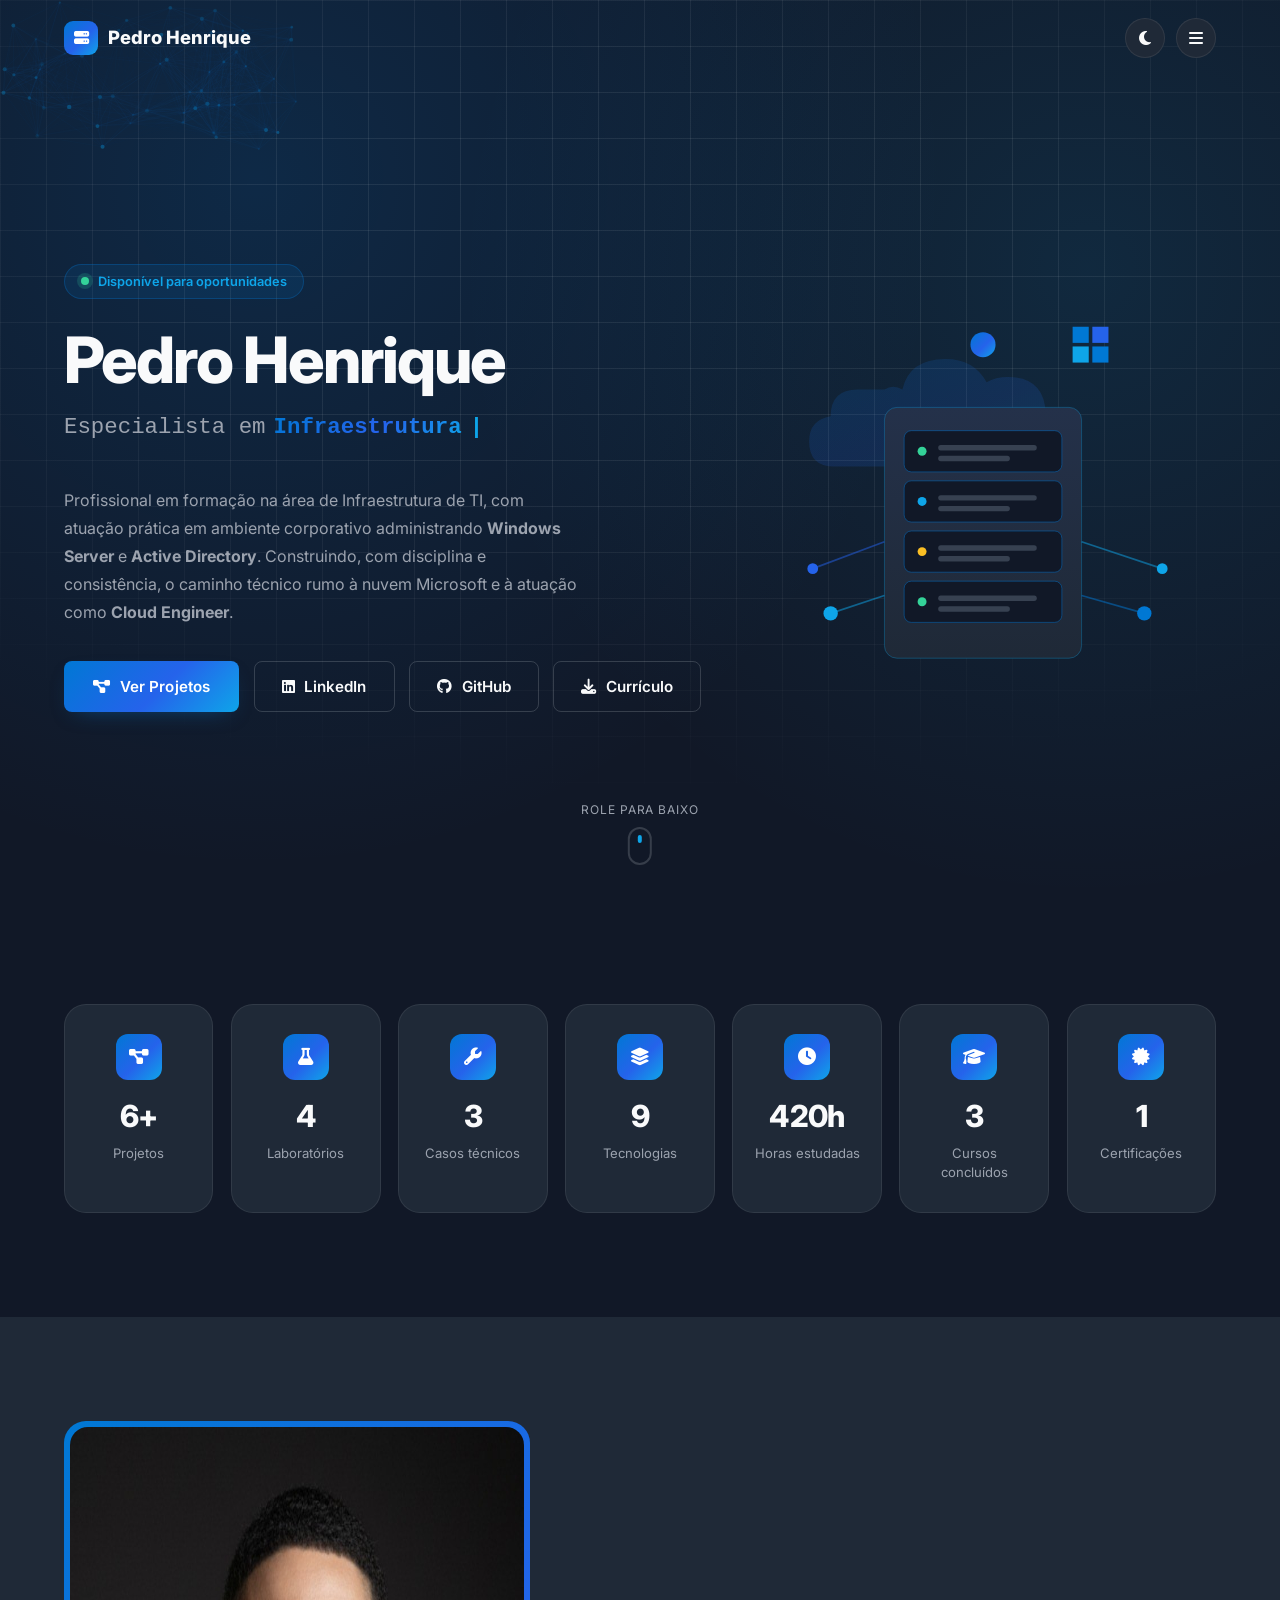
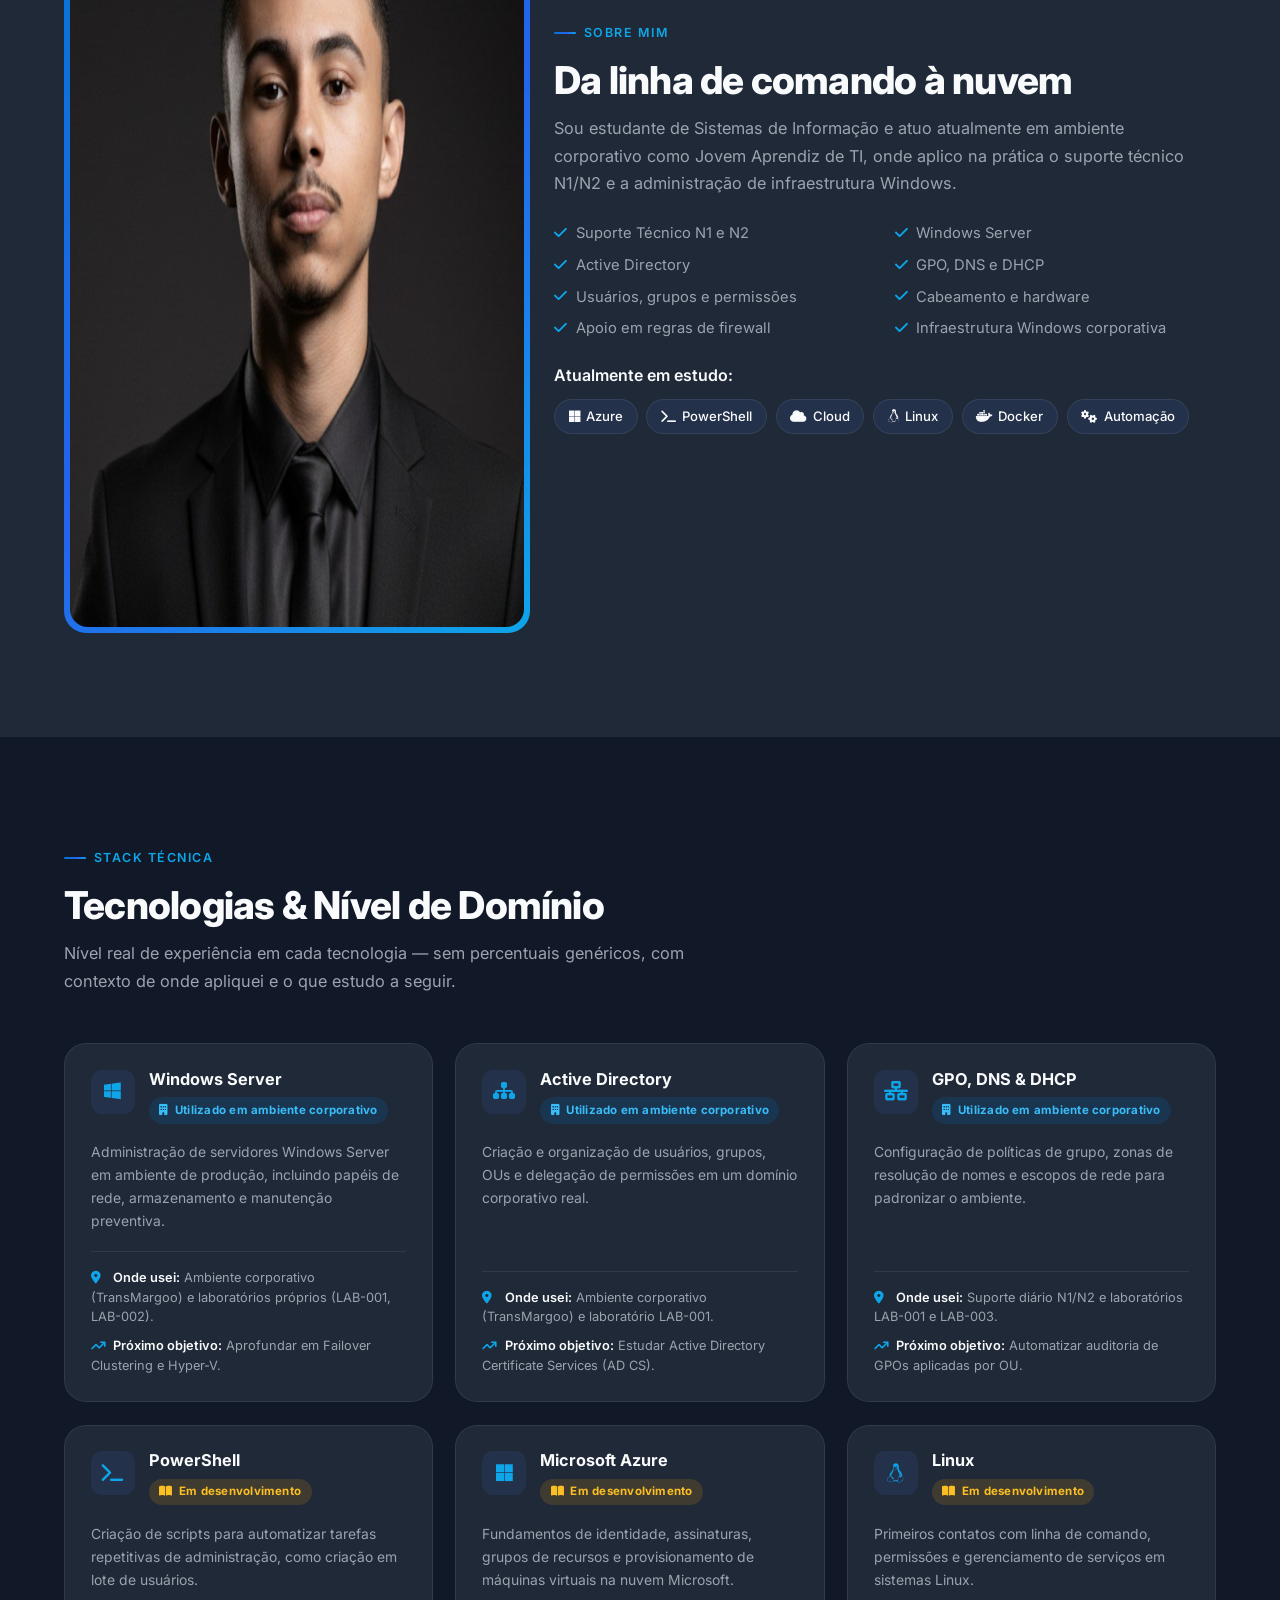
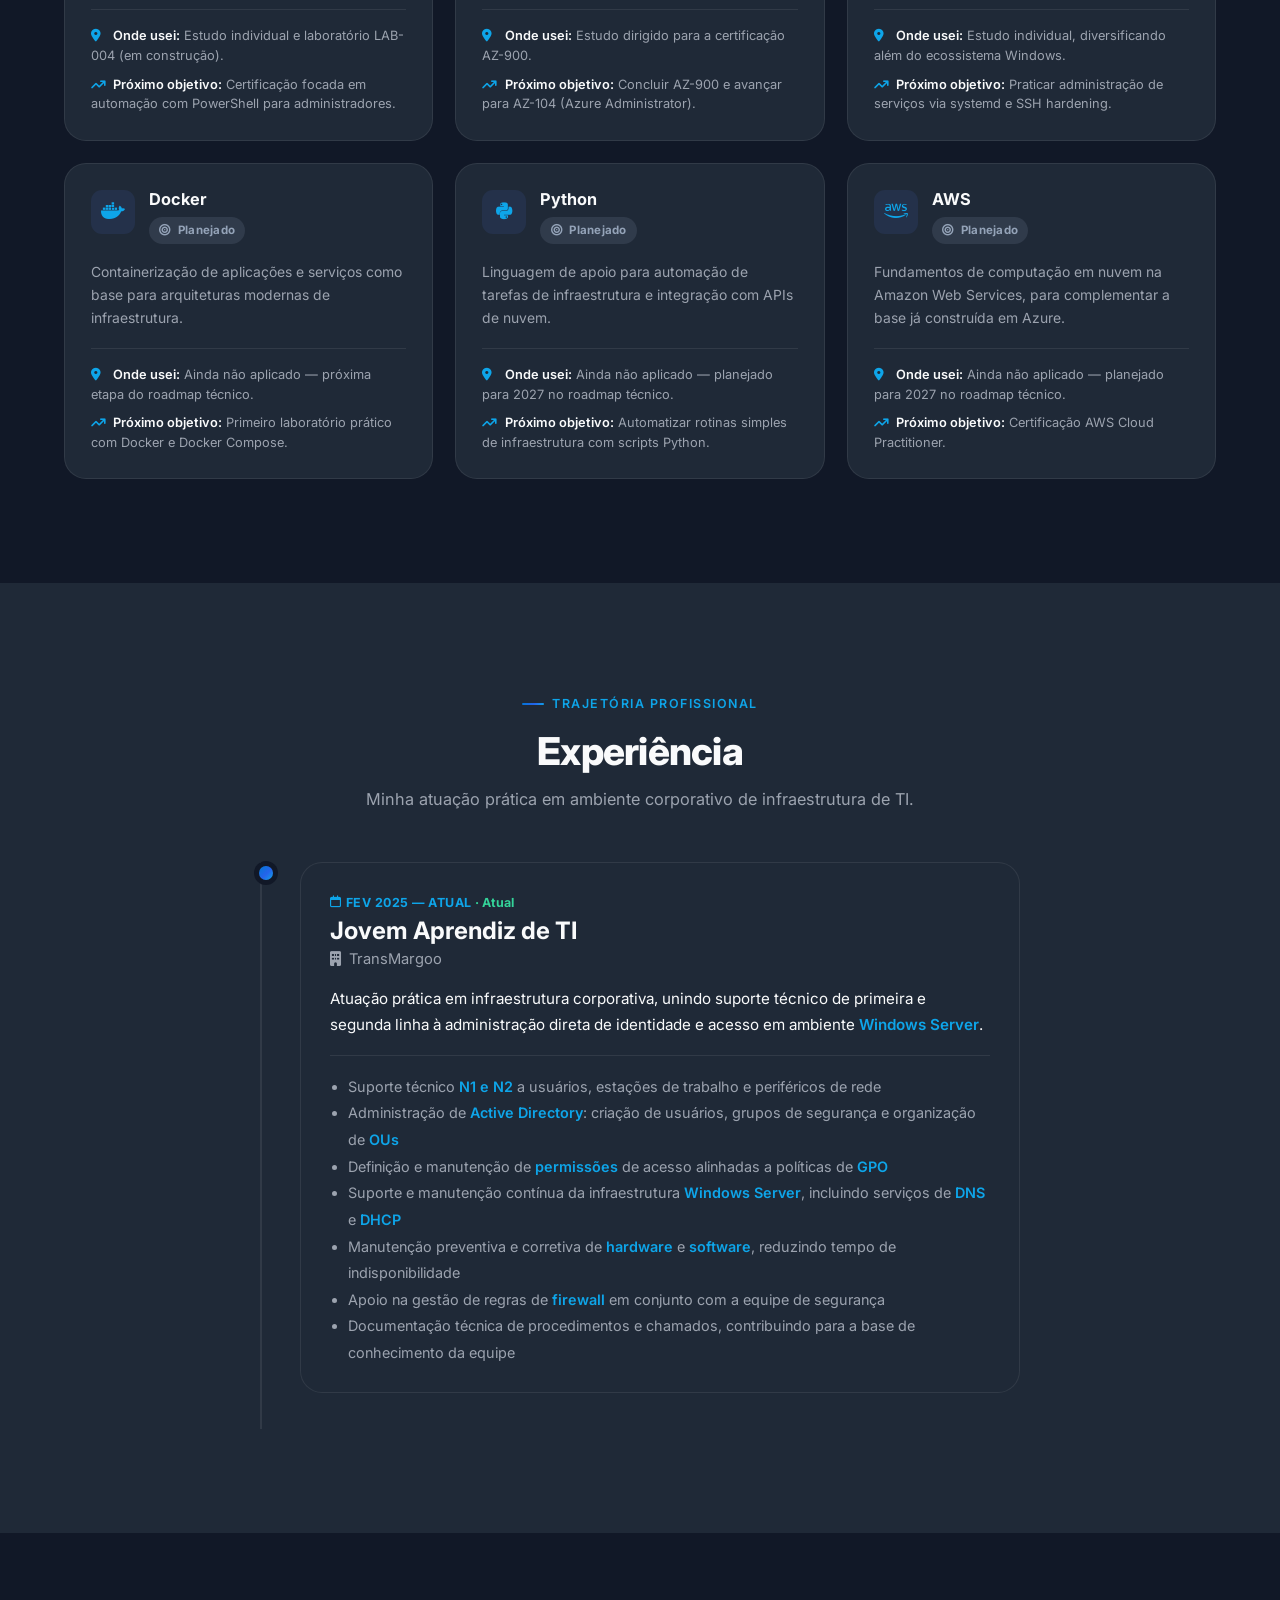
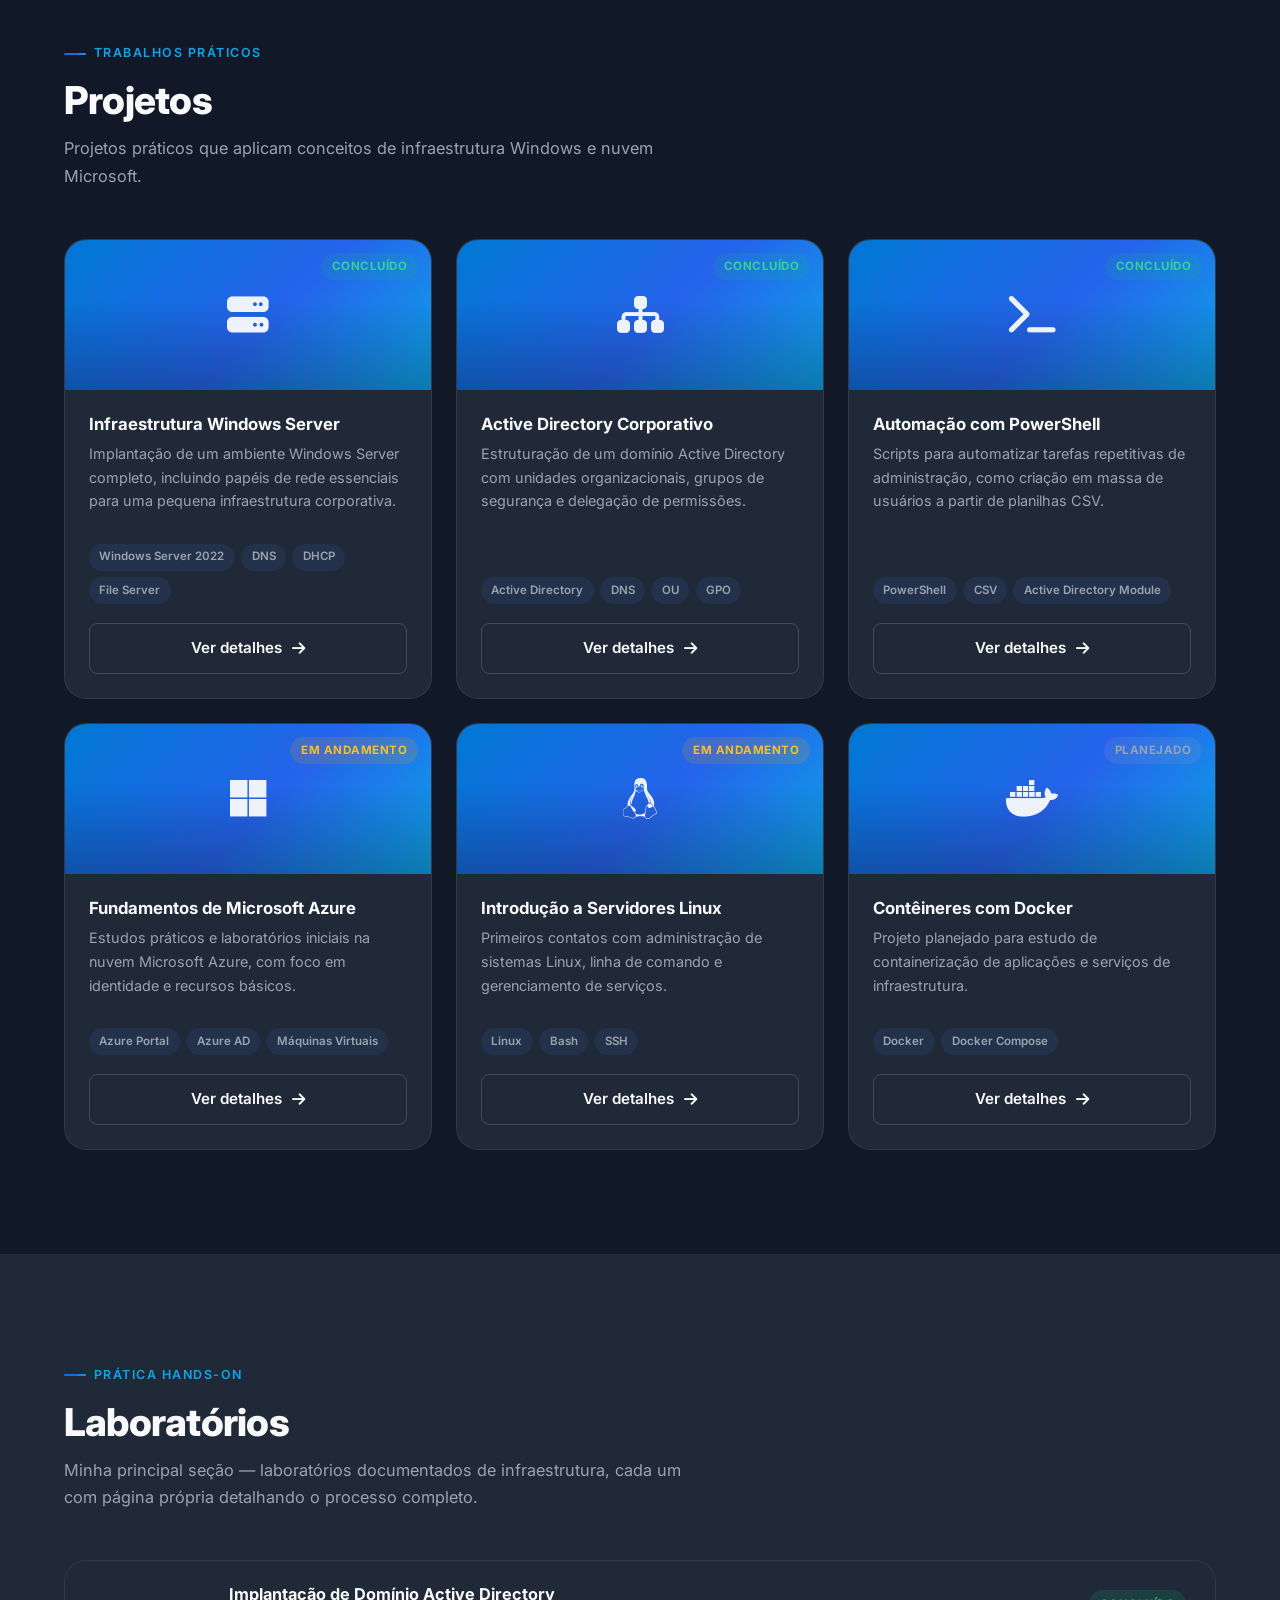
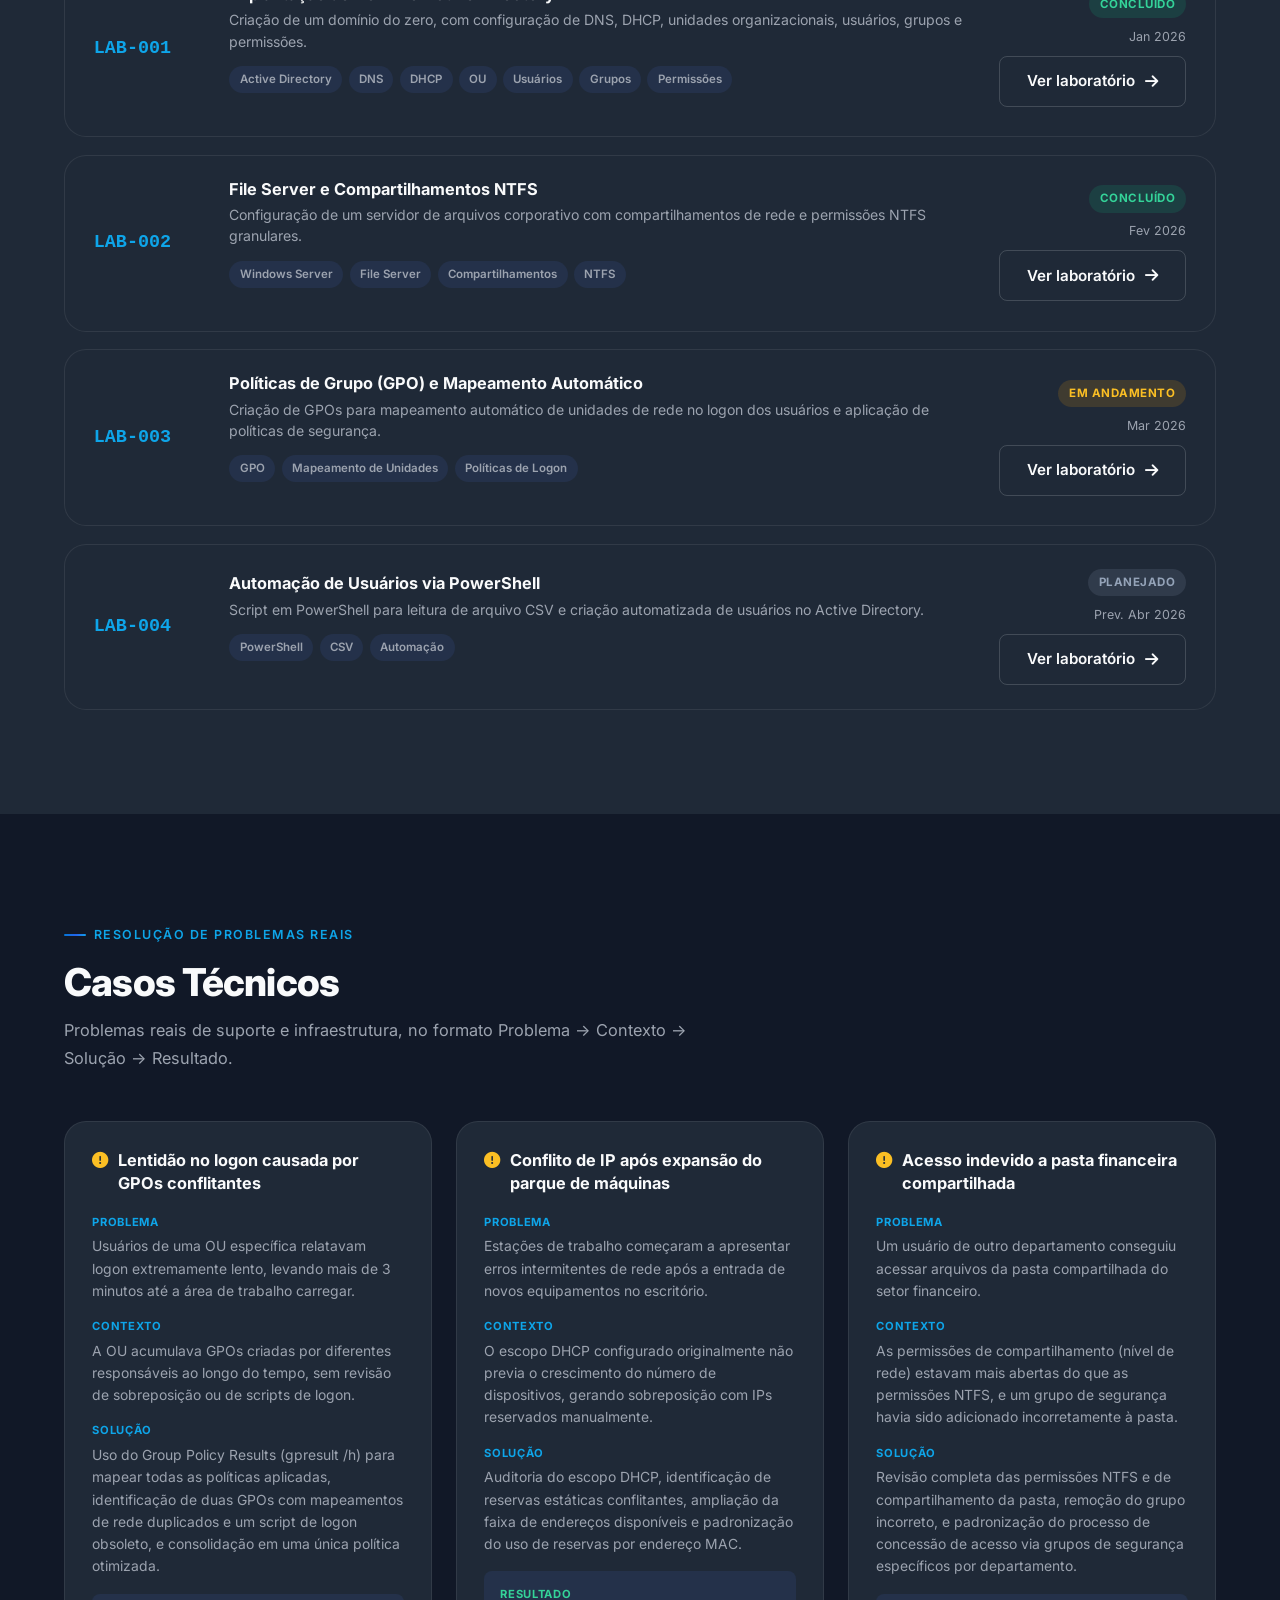
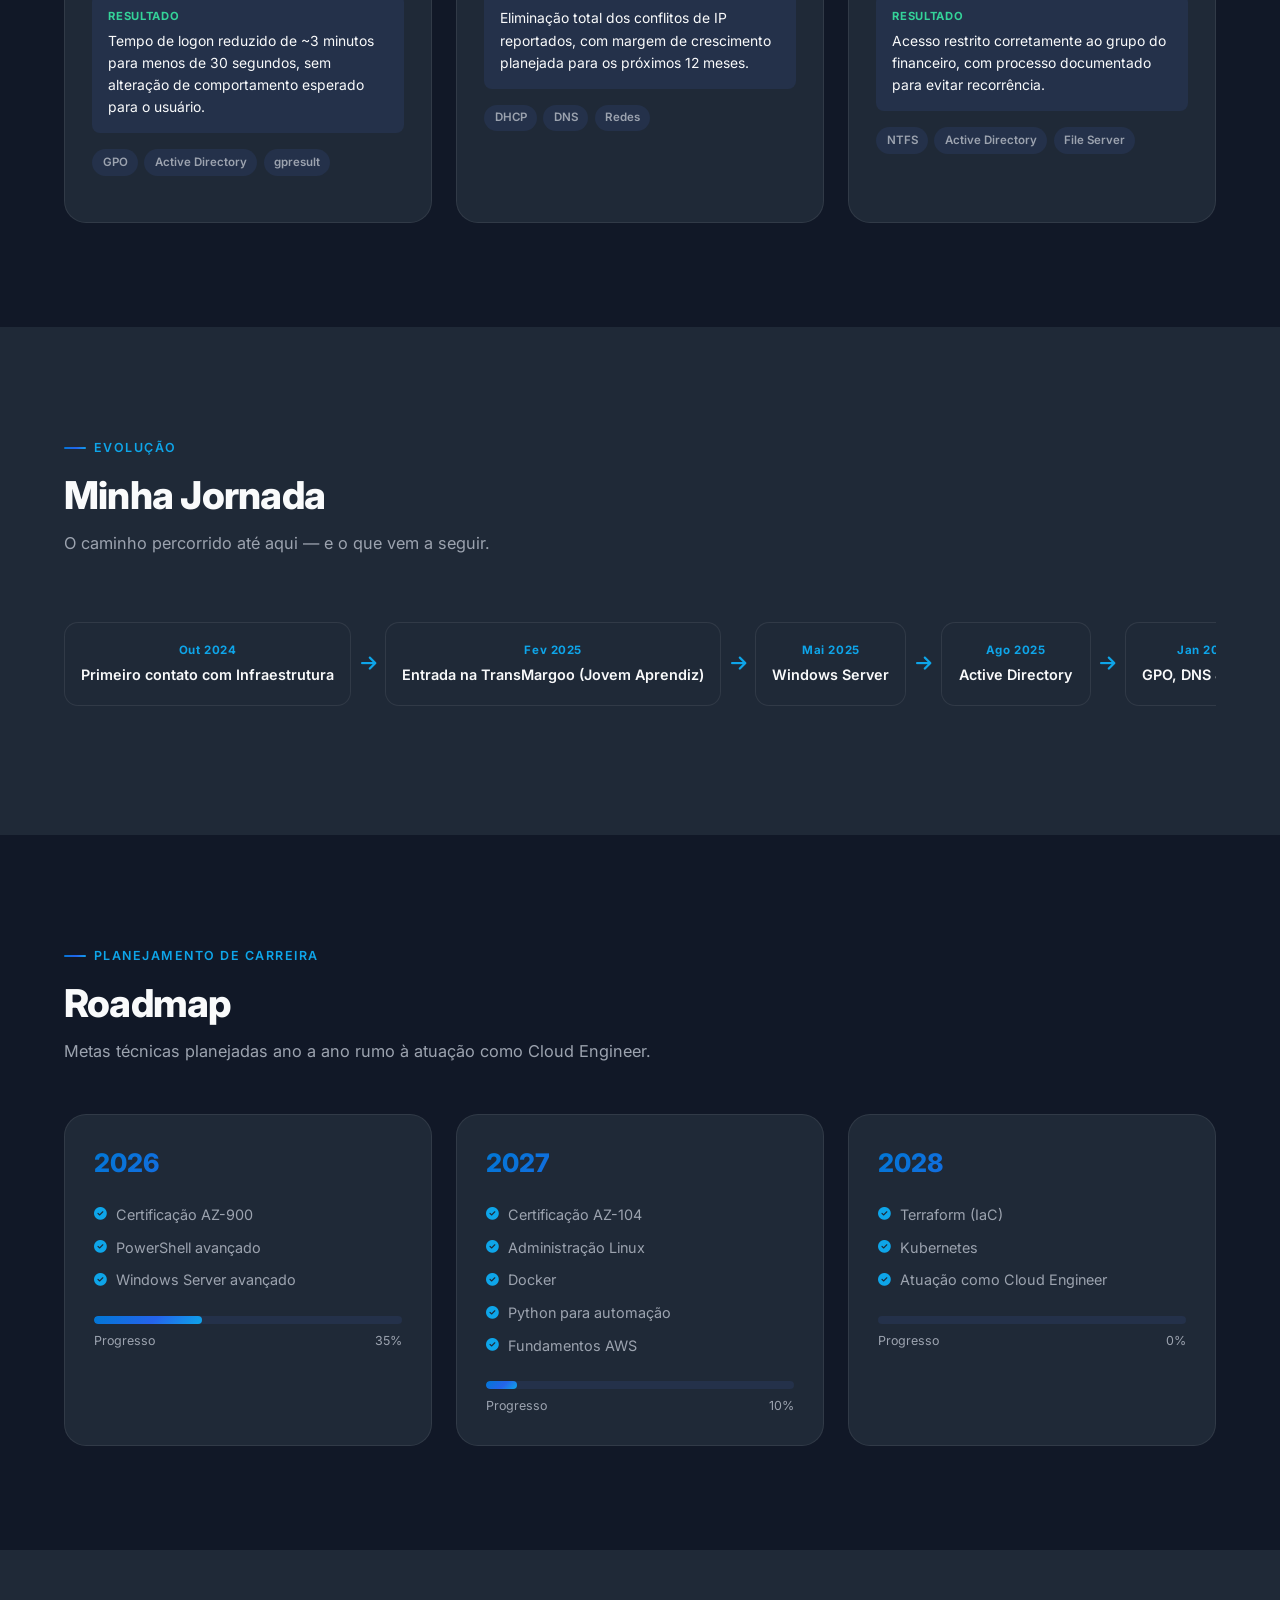
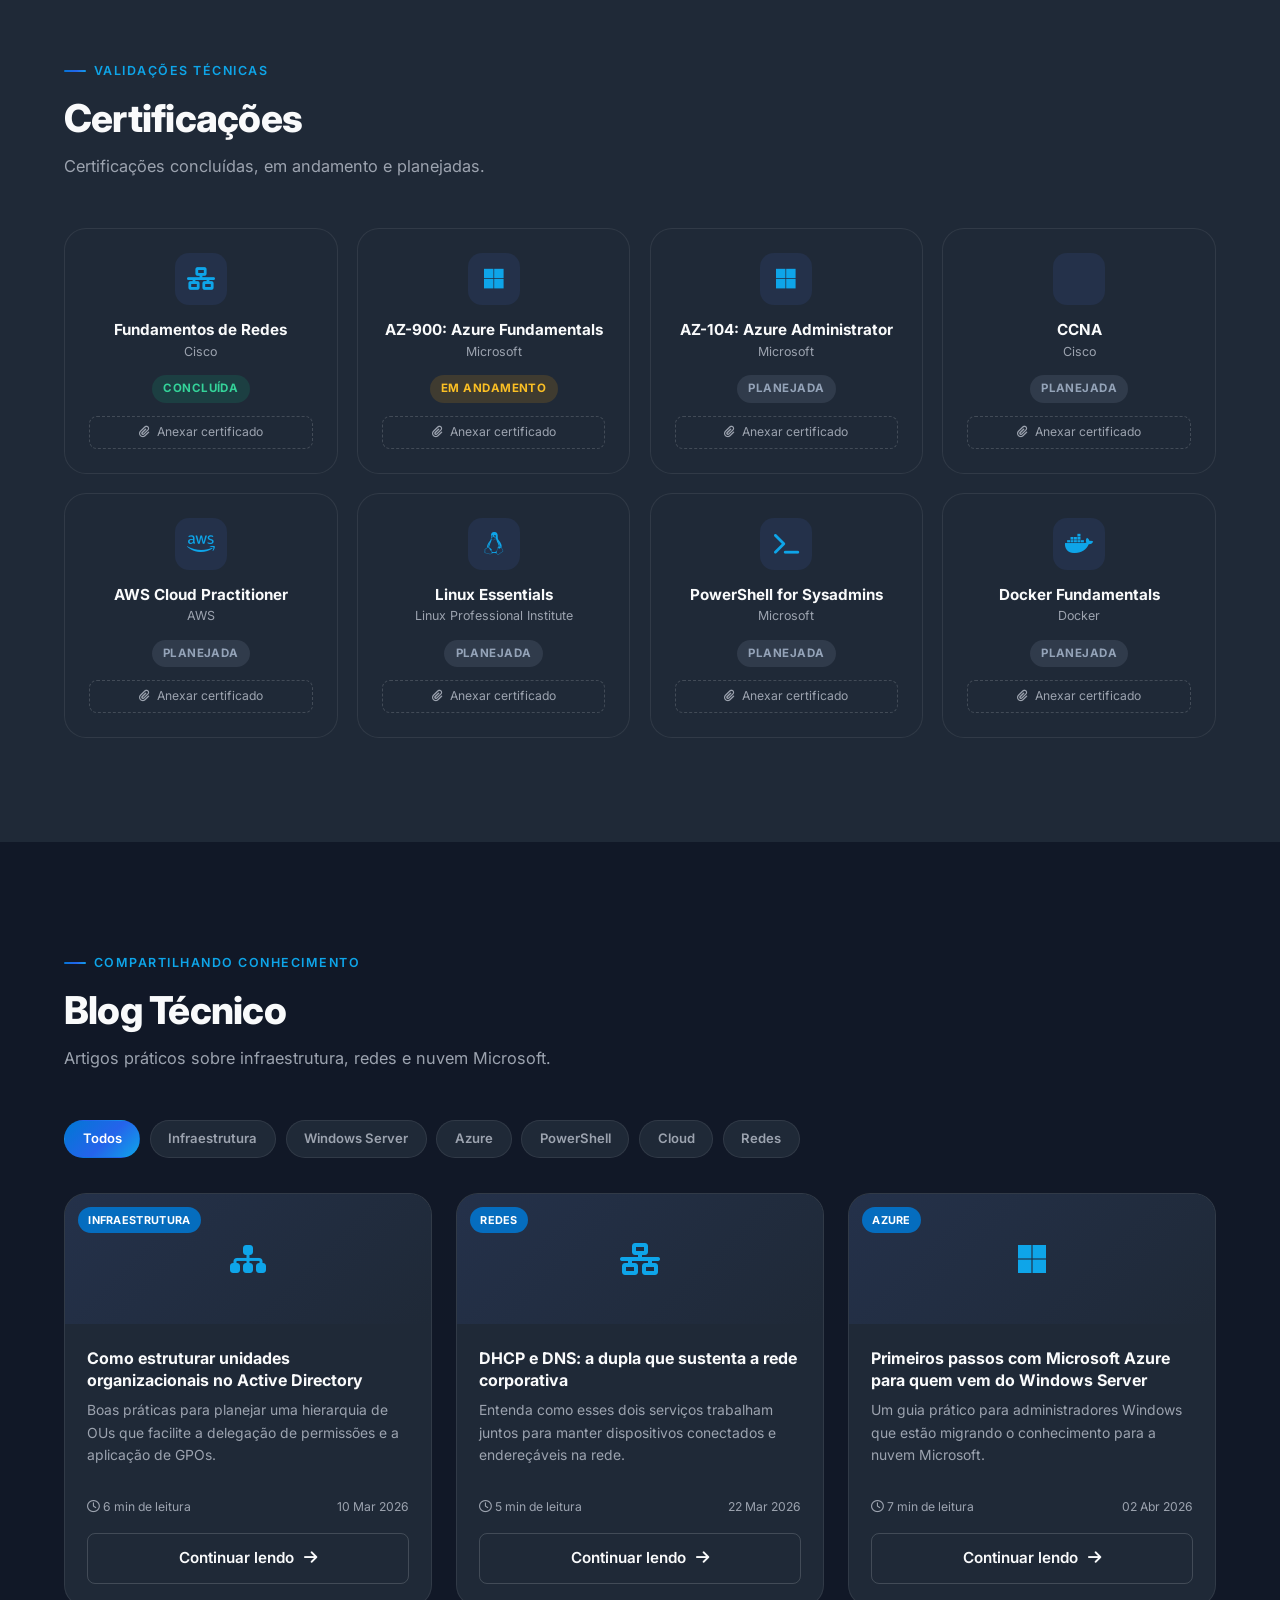
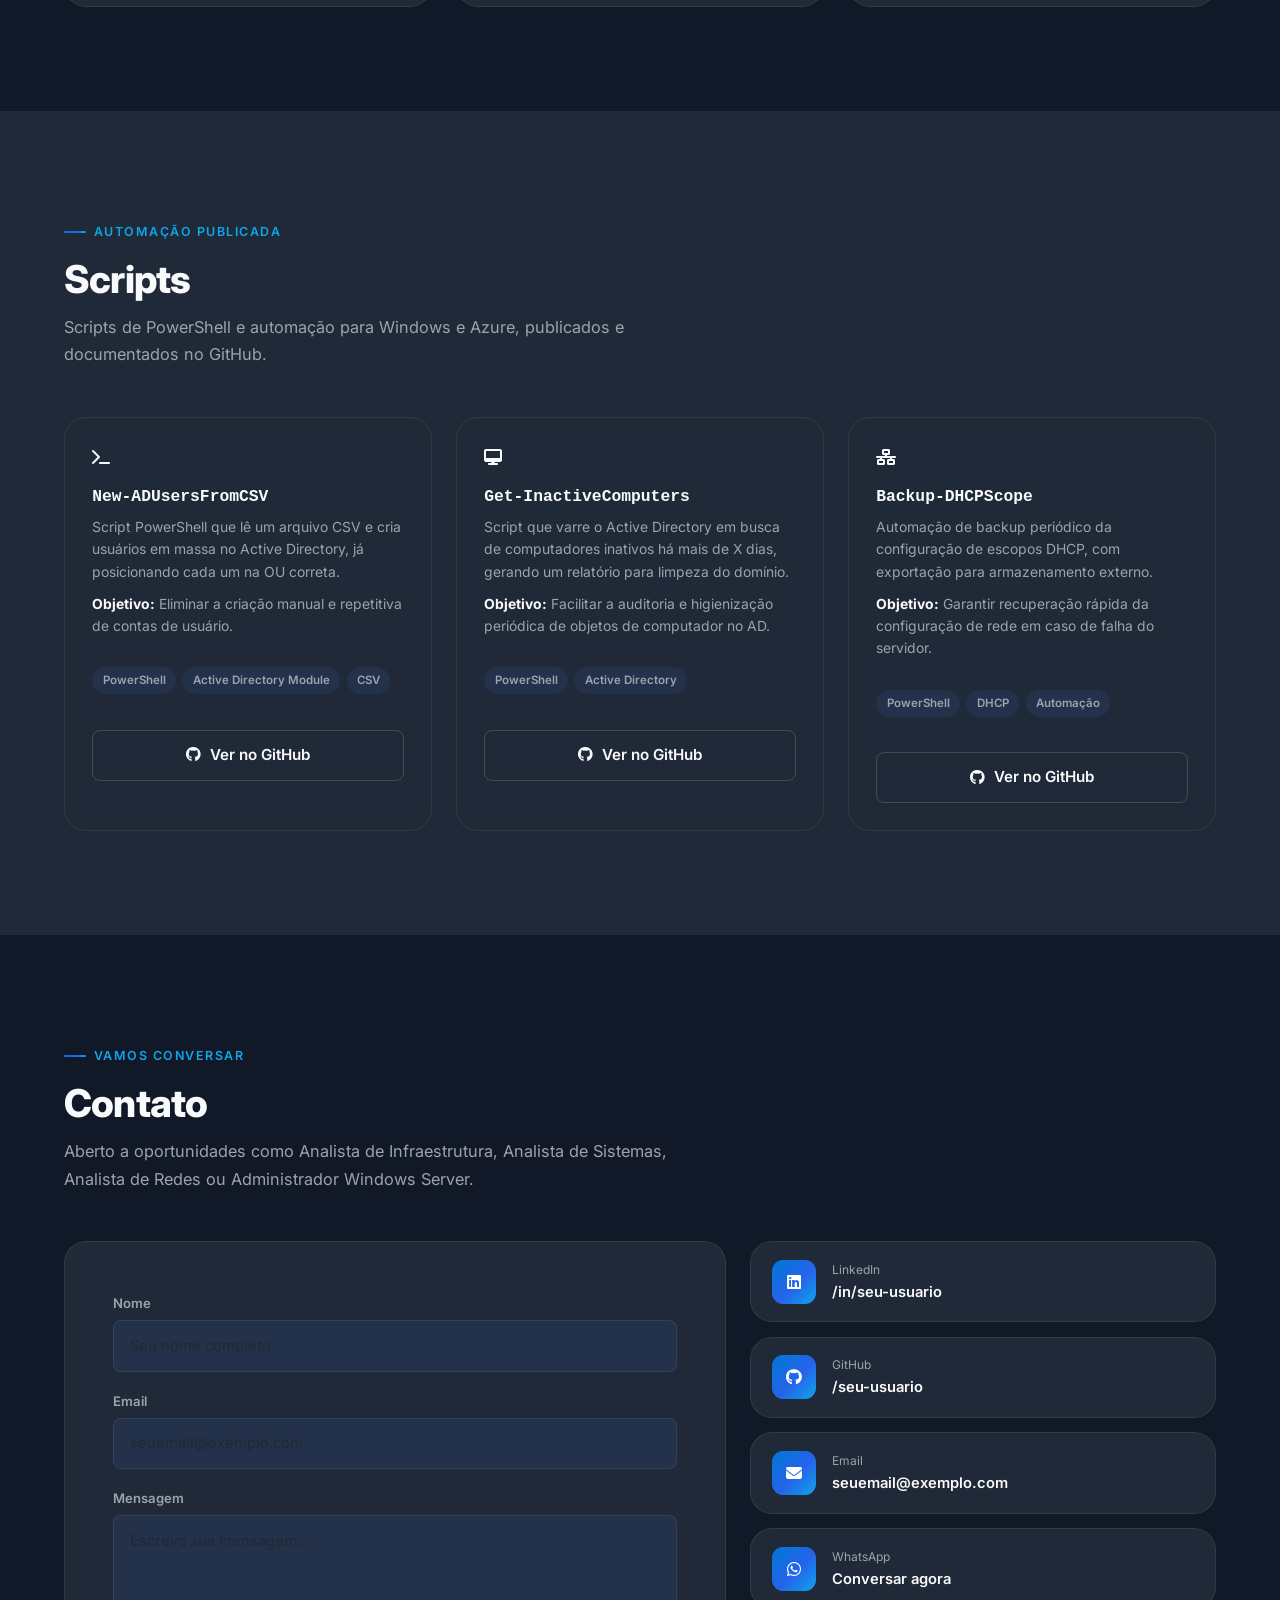
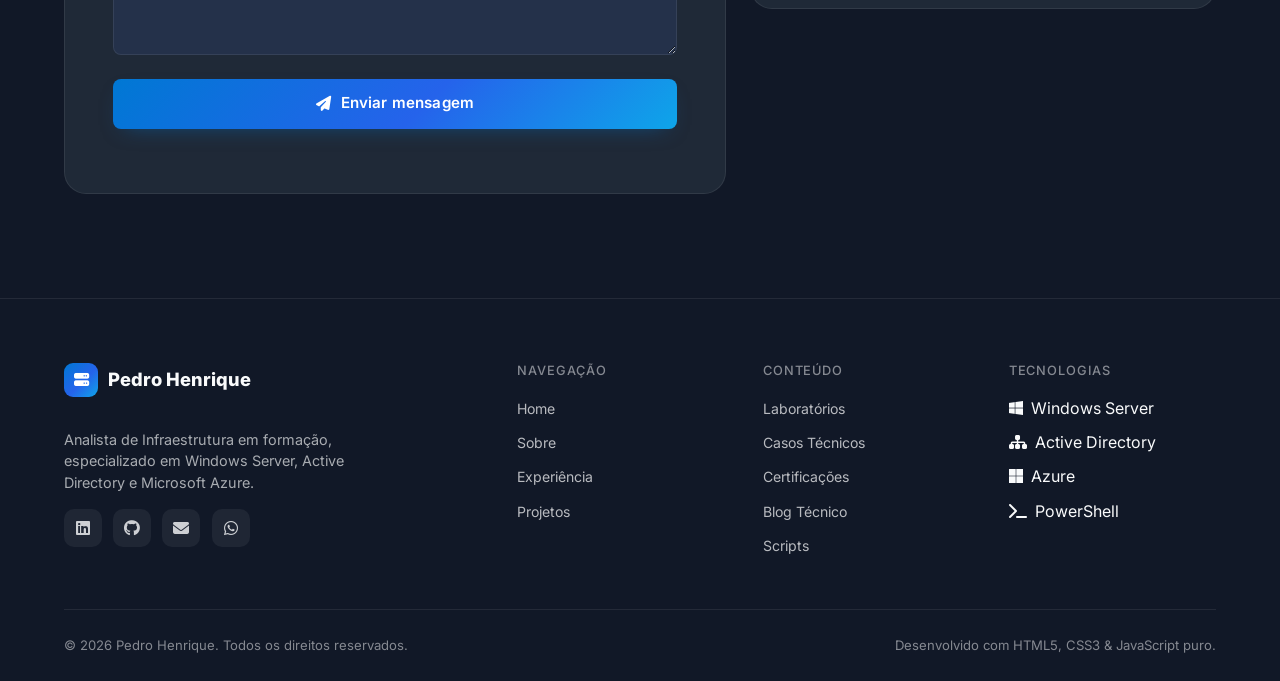
==== index.html @ 566c9b3e "Primeira versão" ====
<!DOCTYPE html>
<html lang="pt-BR" data-theme="dark">
<head>
  <meta charset="UTF-8">
  <meta name="viewport" content="width=device-width, initial-scale=1.0">

  <!-- ============================= SEO ============================= -->
  <title>Pedro Henrique | Windows Server • Active Directory • Infraestrutura Microsoft</title>
  <meta name="description" content="Portfólio técnico de Pedro Henrique: infraestrutura Microsoft aplicada na prática — Windows Server, Active Directory, GPO, DNS/DHCP, PowerShell e Azure, com laboratórios, casos técnicos e scripts documentados.">
  <meta name="keywords" content="infraestrutura microsoft, windows server, active directory, powershell, azure, gpo, dns, dhcp, analista de infraestrutura, analista de redes, suporte técnico n1 n2, cloud engineer">
  <meta name="author" content="Pedro Henrique">
  <link rel="canonical" href="https://seu-usuario.github.io/portfolio/">

  <!-- Open Graph -->
  <meta property="og:type" content="website">
  <meta property="og:title" content="Pedro Henrique | Windows Server • Active Directory • Infraestrutura Microsoft">
  <meta property="og:description" content="Infraestrutura Microsoft aplicada na prática: Windows Server, Active Directory, GPO, PowerShell e Azure — com laboratórios, casos técnicos e scripts documentados.">
  <meta property="og:url" content="https://seu-usuario.github.io/portfolio/">
  <meta property="og:image" content="assets/images/og-cover.svg">
  <meta property="og:locale" content="pt_BR">

  <!-- Twitter Cards -->
  <meta name="twitter:card" content="summary_large_image">
  <meta name="twitter:title" content="Pedro Henrique | Windows Server • Active Directory • Infraestrutura Microsoft">
  <meta name="twitter:description" content="Infraestrutura Microsoft aplicada na prática: Windows Server, Active Directory, GPO, PowerShell e Azure — com laboratórios, casos técnicos e scripts documentados.">
  <meta name="twitter:image" content="assets/images/og-cover.svg">

  <!-- Favicon / cor de tema (barra do navegador em mobile) -->
  <link rel="icon" type="image/svg+xml" href="assets/images/favicon.svg">
  <link rel="mask-icon" href="assets/images/favicon.svg" color="#0078D4">
  <meta name="theme-color" content="#111827">

  <!-- Schema.org -->
  <script type="application/ld+json">
  {
    "@context": "https://schema.org",
    "@type": "Person",
    "name": "Pedro Henrique",
    "jobTitle": "Analista de Infraestrutura de TI em formação",
    "description": "Profissional em formação especializado em Windows Server, Active Directory, GPO, PowerShell e Microsoft Azure, com atuação prática em ambiente corporativo.",
    "url": "https://seu-usuario.github.io/portfolio/",
    "knowsAbout": ["Windows Server", "Active Directory", "Group Policy Objects", "DNS", "DHCP", "PowerShell", "Microsoft Azure", "Infraestrutura de Redes"],
    "sameAs": [
      "https://www.linkedin.com/in/seu-usuario",
      "https://github.com/seu-usuario"
    ]
  }
  </script>

  <!-- ===================== BIBLIOTECAS EXTERNAS ===================== -->
  <!-- Google Fonts: Inter -->
  <link rel="preconnect" href="https://fonts.googleapis.com">
  <link rel="preconnect" href="https://fonts.gstatic.com" crossorigin>
  <link href="https://fonts.googleapis.com/css2?family=Inter:wght@400;500;600;700;800&display=swap" rel="stylesheet">

  <!-- Bootstrap 5 -->
  <link href="https://cdn.jsdelivr.net/npm/bootstrap@5.3.3/dist/css/bootstrap.min.css" rel="stylesheet">

  <!-- Font Awesome -->
  <link rel="stylesheet" href="https://cdnjs.cloudflare.com/ajax/libs/font-awesome/6.5.2/css/all.min.css">

  <!-- AOS (Animate On Scroll) -->
  <link rel="stylesheet" href="https://cdn.jsdelivr.net/npm/aos@2.3.4/dist/aos.css">

  <!-- Estilo próprio -->
  <link rel="stylesheet" href="css/style.css">
</head>
<body>

  <!-- Acessibilidade: link para pular direto ao conteúdo -->
  <a href="#main-content" class="skip-link">Pular para o conteúdo principal</a>

  <!-- ============================= LOADER ============================= -->
  <div id="page-loader" aria-hidden="true">
    <div class="loader-ring"></div>
  </div>

  <!-- ============================= NAVBAR ============================= -->
  <header class="navbar-custom" role="banner">
    <div class="nav-inner">
      <a href="#home" class="brand-logo" aria-label="Página inicial">
        <span class="logo-icon"><i class="fa-solid fa-server"></i></span>
        Pedro Henrique
      </a>

      <nav aria-label="Navegação principal">
        <ul class="nav-links">
          <li><a href="#home">Home</a></li>
          <li><a href="#sobre">Sobre</a></li>
          <li><a href="#experiencia">Experiência</a></li>
          <li><a href="#projetos">Projetos</a></li>
          <li><a href="#laboratorios">Laboratórios</a></li>
          <li><a href="#casos-tecnicos">Casos Técnicos</a></li>
          <li><a href="#tecnologias">Tecnologias</a></li>
          <li><a href="#roadmap">Roadmap</a></li>
          <li><a href="#certificacoes">Certificações</a></li>
          <li><a href="#blog">Blog</a></li>
          <li><a href="#scripts">Scripts</a></li>
          <li><a href="#contato">Contato</a></li>
        </ul>
      </nav>

      <div class="nav-actions">
        <button class="icon-toggle" data-theme-toggle aria-label="Alternar tema claro/escuro">
          <i class="fa-solid fa-moon"></i>
        </button>
        <button class="nav-burger" aria-label="Abrir menu de navegação">
          <i class="fa-solid fa-bars"></i>
        </button>
      </div>
    </div>
  </header>

  <!-- Menu mobile (off-canvas) -->
  <div class="mobile-menu-overlay"></div>
  <aside class="mobile-menu" aria-label="Menu de navegação móvel">
    <div class="d-flex justify-content-between align-items-center">
      <span class="brand-logo"><span class="logo-icon"><i class="fa-solid fa-server"></i></span> Menu</span>
    </div>
    <ul>
      <li><a href="#home">Home</a></li>
      <li><a href="#sobre">Sobre</a></li>
      <li><a href="#experiencia">Experiência</a></li>
      <li><a href="#projetos">Projetos</a></li>
      <li><a href="#laboratorios">Laboratórios</a></li>
      <li><a href="#casos-tecnicos">Casos Técnicos</a></li>
      <li><a href="#tecnologias">Tecnologias</a></li>
      <li><a href="#roadmap">Roadmap</a></li>
      <li><a href="#certificacoes">Certificações</a></li>
      <li><a href="#blog">Blog Técnico</a></li>
      <li><a href="#scripts">Scripts</a></li>
      <li><a href="#contato">Contato</a></li>
    </ul>
  </aside>

  <main id="main-content">

    <!-- ============================= HERO / HOME ============================= -->
    <section id="home" class="hero">
      <canvas id="particles-canvas" aria-hidden="true"></canvas>
      <div class="hero-grid-overlay" aria-hidden="true"></div>

      <div class="container-custom">
        <div class="row align-items-center gy-5">
          <div class="col-lg-7 hero-content">
            <span class="hero-kicker"><span class="dot"></span> Disponível para oportunidades</span>
            <h1 class="hero-title">
              Pedro Henrique
            </h1>
            <div class="hero-typing-line" aria-live="polite">
              <span class="hero-typing-prefix">Especialista em</span>
              <span id="typing-text" class="text-gradient"></span><span class="cursor-blink">|</span>
            </div>
            <p class="hero-desc">
              Profissional em formação na área de Infraestrutura de TI, com atuação prática em ambiente
              corporativo administrando <strong>Windows Server</strong> e <strong>Active Directory</strong>.
              Construindo, com disciplina e consistência, o caminho técnico rumo à nuvem Microsoft e à
              atuação como <strong>Cloud Engineer</strong>.
            </p>
            <div class="hero-actions">
              <a href="#projetos" class="btn-brand">
                <i class="fa-solid fa-diagram-project"></i> Ver Projetos
              </a>
              <a href="https://www.linkedin.com/in/seu-usuario" target="_blank" rel="noopener" class="btn-outline-brand">
                <i class="fa-brands fa-linkedin"></i> LinkedIn
              </a>
              <a href="https://github.com/seu-usuario" target="_blank" rel="noopener" class="btn-outline-brand">
                <i class="fa-brands fa-github"></i> GitHub
              </a>
              <a href="assets/curriculo-pedro-henrique.pdf" download class="btn-outline-brand">
                <i class="fa-solid fa-download"></i> Currículo
              </a>
            </div>
          </div>

          <div class="col-lg-5 hero-visual">
            <!-- Ilustração SVG própria (infraestrutura Microsoft) -->
            <img src="assets/images/hero-infra.svg" alt="Ilustração de infraestrutura de servidores Windows Server e nuvem Microsoft Azure" loading="eager">
          </div>
        </div>
      </div>

      <div class="hero-scroll-indicator" aria-hidden="true">
        <span>Role para baixo</span>
        <span class="scroll-mouse"></span>
      </div>
    </section>

    <!-- ============================= ESTATÍSTICAS ============================= -->
    <section class="section" aria-label="Estatísticas">
      <div class="container-custom">
        <div class="stats-grid" id="stats-container"></div>
      </div>
    </section>

    <!-- ============================= SOBRE ============================= -->
    <section id="sobre" class="section section-alt">
      <div class="container-custom">
        <div class="row align-items-center gy-5">
          <div class="col-lg-5" data-aos="fade-right">
            <div class="about-photo-frame">
              <div class="inner">
                <img src="assets/images/pedro-henrique.jpg" alt="Foto de perfil de Pedro Henrique" loading="lazy" width="800" height="800">
              </div>
            </div>
          </div>
          <div class="col-lg-7" data-aos="fade-left">
            <span class="eyebrow">Sobre mim</span>
            <h2 class="section-title">Da linha de comando à nuvem</h2>
            <p class="section-subtitle mb-4">
              Sou estudante de Sistemas de Informação e atuo atualmente em ambiente corporativo como
              Jovem Aprendiz de TI, onde aplico na prática o suporte técnico N1/N2 e a administração de
              infraestrutura Windows.
            </p>
            <ul class="about-list mb-4">
              <li><i class="fa-solid fa-check"></i> Suporte Técnico N1 e N2</li>
              <li><i class="fa-solid fa-check"></i> Windows Server</li>
              <li><i class="fa-solid fa-check"></i> Active Directory</li>
              <li><i class="fa-solid fa-check"></i> GPO, DNS e DHCP</li>
              <li><i class="fa-solid fa-check"></i> Usuários, grupos e permissões</li>
              <li><i class="fa-solid fa-check"></i> Cabeamento e hardware</li>
              <li><i class="fa-solid fa-check"></i> Apoio em regras de firewall</li>
              <li><i class="fa-solid fa-check"></i> Infraestrutura Windows corporativa</li>
            </ul>
            <p class="mb-2 fw-semibold">Atualmente em estudo:</p>
            <div>
              <span class="about-tag"><i class="fa-brands fa-microsoft"></i> Azure</span>
              <span class="about-tag"><i class="fa-solid fa-terminal"></i> PowerShell</span>
              <span class="about-tag"><i class="fa-solid fa-cloud"></i> Cloud</span>
              <span class="about-tag"><i class="fa-brands fa-linux"></i> Linux</span>
              <span class="about-tag"><i class="fa-brands fa-docker"></i> Docker</span>
              <span class="about-tag"><i class="fa-solid fa-gears"></i> Automação</span>
            </div>
          </div>
        </div>
      </div>
    </section>

    <!-- ============================= TECNOLOGIAS ============================= -->
    <section id="tecnologias" class="section">
      <div class="container-custom">
        <div class="section-head" data-aos="fade-up">
          <span class="eyebrow">Stack técnica</span>
          <h2 class="section-title">Tecnologias &amp; Nível de Domínio</h2>
          <p class="section-subtitle">Nível real de experiência em cada tecnologia — sem percentuais genéricos, com contexto de onde apliquei e o que estudo a seguir.</p>
        </div>
        <div class="tech-grid" id="tech-container"></div>
      </div>
    </section>

    <!-- ============================= EXPERIÊNCIA ============================= -->
    <section id="experiencia" class="section section-alt">
      <div class="container-custom">
        <div class="row">
          <div class="col-lg-8 mx-auto">
            <div class="section-head text-center" data-aos="fade-up">
              <span class="eyebrow">Trajetória profissional</span>
              <h2 class="section-title">Experiência</h2>
              <p class="section-subtitle mx-auto">Minha atuação prática em ambiente corporativo de infraestrutura de TI.</p>
            </div>
            <div class="timeline" id="experience-container"></div>
          </div>
        </div>
      </div>
    </section>

    <!-- ============================= PROJETOS ============================= -->
    <section id="projetos" class="section">
      <div class="container-custom">
        <div class="section-head" data-aos="fade-up">
          <span class="eyebrow">Trabalhos práticos</span>
          <h2 class="section-title">Projetos</h2>
          <p class="section-subtitle">Projetos práticos que aplicam conceitos de infraestrutura Windows e nuvem Microsoft.</p>
        </div>
        <div class="project-grid" id="projects-container"></div>
      </div>
    </section>

    <!-- ============================= LABORATÓRIOS ============================= -->
    <section id="laboratorios" class="section section-alt">
      <div class="container-custom">
        <div class="section-head" data-aos="fade-up">
          <span class="eyebrow">Prática hands-on</span>
          <h2 class="section-title">Laboratórios</h2>
          <p class="section-subtitle">Minha principal seção — laboratórios documentados de infraestrutura, cada um com página própria detalhando o processo completo.</p>
        </div>
        <div class="lab-list" id="labs-container"></div>
      </div>
    </section>

    <!-- ============================= CASOS TÉCNICOS ============================= -->
    <section id="casos-tecnicos" class="section">
      <div class="container-custom">
        <div class="section-head" data-aos="fade-up">
          <span class="eyebrow">Resolução de problemas reais</span>
          <h2 class="section-title">Casos Técnicos</h2>
          <p class="section-subtitle">Problemas reais de suporte e infraestrutura, no formato Problema → Contexto → Solução → Resultado.</p>
        </div>
        <div class="casos-grid" id="casos-container"></div>
      </div>
    </section>

    <!-- ============================= MINHA JORNADA ============================= -->
    <section id="jornada" class="section section-alt">
      <div class="container-custom">
        <div class="section-head" data-aos="fade-up">
          <span class="eyebrow">Evolução</span>
          <h2 class="section-title">Minha Jornada</h2>
          <p class="section-subtitle">O caminho percorrido até aqui — e o que vem a seguir.</p>
        </div>
        <div class="journey-track" id="journey-container"></div>
      </div>
    </section>

    <!-- ============================= ROADMAP ============================= -->
    <section id="roadmap" class="section">
      <div class="container-custom">
        <div class="section-head" data-aos="fade-up">
          <span class="eyebrow">Planejamento de carreira</span>
          <h2 class="section-title">Roadmap</h2>
          <p class="section-subtitle">Metas técnicas planejadas ano a ano rumo à atuação como Cloud Engineer.</p>
        </div>
        <div class="roadmap-grid" id="roadmap-container"></div>
      </div>
    </section>

    <!-- ============================= CERTIFICAÇÕES ============================= -->
    <section id="certificacoes" class="section section-alt">
      <div class="container-custom">
        <div class="section-head" data-aos="fade-up">
          <span class="eyebrow">Validações técnicas</span>
          <h2 class="section-title">Certificações</h2>
          <p class="section-subtitle">Certificações concluídas, em andamento e planejadas.</p>
        </div>
        <div class="cert-grid" id="cert-container"></div>
      </div>
    </section>

    <!-- ============================= BLOG TÉCNICO ============================= -->
    <section id="blog" class="section">
      <div class="container-custom">
        <div class="section-head" data-aos="fade-up">
          <span class="eyebrow">Compartilhando conhecimento</span>
          <h2 class="section-title">Blog Técnico</h2>
          <p class="section-subtitle">Artigos práticos sobre infraestrutura, redes e nuvem Microsoft.</p>
        </div>
        <div class="blog-filters" id="blog-filters" role="tablist" aria-label="Filtrar posts por categoria"></div>
        <div class="blog-grid" id="blog-container"></div>
      </div>
    </section>

    <!-- ============================= SCRIPTS (GITHUB) ============================= -->
    <section id="scripts" class="section section-alt">
      <div class="container-custom">
        <div class="section-head" data-aos="fade-up">
          <span class="eyebrow">Automação publicada</span>
          <h2 class="section-title">Scripts</h2>
          <p class="section-subtitle">Scripts de PowerShell e automação para Windows e Azure, publicados e documentados no GitHub.</p>
        </div>
        <div class="scripts-grid" id="scripts-container"></div>
      </div>
    </section>

    <!-- ============================= CONTATO ============================= -->
    <section id="contato" class="section">
      <div class="container-custom">
        <div class="section-head" data-aos="fade-up">
          <span class="eyebrow">Vamos conversar</span>
          <h2 class="section-title">Contato</h2>
          <p class="section-subtitle">Aberto a oportunidades como Analista de Infraestrutura, Analista de Sistemas, Analista de Redes ou Administrador Windows Server.</p>
        </div>

        <div class="row gy-4">
          <div class="col-lg-7" data-aos="fade-up">
            <form class="glass-card contact-form p-4 p-md-5" id="contact-form">
              <div class="mb-3">
                <label for="contact-name">Nome</label>
                <input type="text" id="contact-name" class="form-control" placeholder="Seu nome completo" required>
              </div>
              <div class="mb-3">
                <label for="contact-email">Email</label>
                <input type="email" id="contact-email" class="form-control" placeholder="seuemail@exemplo.com" required>
              </div>
              <div class="mb-4">
                <label for="contact-message">Mensagem</label>
                <textarea id="contact-message" class="form-control" rows="5" placeholder="Escreva sua mensagem..." required></textarea>
              </div>
              <button type="submit" class="btn-brand w-100 justify-content-center">
                <i class="fa-solid fa-paper-plane"></i> Enviar mensagem
              </button>
              <div id="form-feedback" class="mt-3"></div>
            </form>
          </div>

          <div class="col-lg-5" data-aos="fade-up" data-aos-delay="100">
            <a href="https://www.linkedin.com/in/seu-usuario" target="_blank" rel="noopener" class="glass-card contact-channel">
              <span class="icon"><i class="fa-brands fa-linkedin"></i></span>
              <span><span class="label d-block">LinkedIn</span><span class="value">/in/seu-usuario</span></span>
            </a>
            <a href="https://github.com/seu-usuario" target="_blank" rel="noopener" class="glass-card contact-channel">
              <span class="icon"><i class="fa-brands fa-github"></i></span>
              <span><span class="label d-block">GitHub</span><span class="value">/seu-usuario</span></span>
            </a>
            <a href="mailto:seuemail@exemplo.com" class="glass-card contact-channel">
              <span class="icon"><i class="fa-solid fa-envelope"></i></span>
              <span><span class="label d-block">Email</span><span class="value">seuemail@exemplo.com</span></span>
            </a>
            <a href="https://wa.me/5500000000000" target="_blank" rel="noopener" class="glass-card contact-channel">
              <span class="icon"><i class="fa-brands fa-whatsapp"></i></span>
              <span><span class="label d-block">WhatsApp</span><span class="value">Conversar agora</span></span>
            </a>
          </div>
        </div>
      </div>
    </section>

  </main>

  <!-- ============================= RODAPÉ ============================= -->
  <footer class="footer-custom">
    <div class="container-custom">
      <div class="footer-grid">
        <div>
          <span class="brand-logo mb-3 d-inline-flex"><span class="logo-icon"><i class="fa-solid fa-server"></i></span> Pedro Henrique</span>
          <p class="mt-3" style="color: rgba(249,250,251,.65); font-size: .9rem; max-width: 320px;">
            Analista de Infraestrutura em formação, especializado em Windows Server, Active Directory e Microsoft Azure.
          </p>
          <div class="footer-socials mt-3">
            <a href="https://www.linkedin.com/in/seu-usuario" target="_blank" rel="noopener" aria-label="LinkedIn"><i class="fa-brands fa-linkedin"></i></a>
            <a href="https://github.com/seu-usuario" target="_blank" rel="noopener" aria-label="GitHub"><i class="fa-brands fa-github"></i></a>
            <a href="mailto:seuemail@exemplo.com" aria-label="Email"><i class="fa-solid fa-envelope"></i></a>
            <a href="https://wa.me/5500000000000" target="_blank" rel="noopener" aria-label="WhatsApp"><i class="fa-brands fa-whatsapp"></i></a>
          </div>
        </div>
        <div>
          <h6>Navegação</h6>
          <ul>
            <li><a href="#home">Home</a></li>
            <li><a href="#sobre">Sobre</a></li>
            <li><a href="#experiencia">Experiência</a></li>
            <li><a href="#projetos">Projetos</a></li>
          </ul>
        </div>
        <div>
          <h6>Conteúdo</h6>
          <ul>
            <li><a href="#laboratorios">Laboratórios</a></li>
            <li><a href="#casos-tecnicos">Casos Técnicos</a></li>
            <li><a href="#certificacoes">Certificações</a></li>
            <li><a href="#blog">Blog Técnico</a></li>
            <li><a href="#scripts">Scripts</a></li>
          </ul>
        </div>
        <div>
          <h6>Tecnologias</h6>
          <ul>
            <li><i class="fa-brands fa-windows me-2"></i>Windows Server</li>
            <li><i class="fa-solid fa-sitemap me-2"></i>Active Directory</li>
            <li><i class="fa-brands fa-microsoft me-2"></i>Azure</li>
            <li><i class="fa-solid fa-terminal me-2"></i>PowerShell</li>
          </ul>
        </div>
      </div>
      <div class="footer-bottom">
        <span>&copy; <span class="current-year"></span> Pedro Henrique. Todos os direitos reservados.</span>
        <span>Desenvolvido com HTML5, CSS3 &amp; JavaScript puro.</span>
      </div>
    </div>
  </footer>

  <!-- Botão voltar ao topo -->
  <button id="back-to-top" aria-label="Voltar ao topo">
    <i class="fa-solid fa-arrow-up"></i>
  </button>

  <!-- ============================= MODAL DE PROJETO ============================= -->
  <div class="modal fade" id="projectModal" tabindex="-1" aria-labelledby="projectModalLabel" aria-hidden="true">
    <div class="modal-dialog modal-dialog-centered">
      <div class="modal-content" style="background: var(--bg-card); color: var(--fg-body); border: 1px solid var(--border-color); border-radius: var(--radius-lg);">
        <div class="modal-header" style="border-color: var(--border-color);">
          <h5 class="modal-title" id="projectModalLabel">Projeto</h5>
          <button type="button" class="btn-close btn-close-white" data-bs-dismiss="modal" aria-label="Fechar"></button>
        </div>
        <div class="modal-body" id="projectModalBody"></div>
      </div>
    </div>
  </div>

  <!-- ===================== SCRIPTS ===================== -->
  <script src="https://cdn.jsdelivr.net/npm/bootstrap@5.3.3/dist/js/bootstrap.bundle.min.js"></script>
  <script src="https://cdn.jsdelivr.net/npm/aos@2.3.4/dist/aos.js"></script>
  <script src="js/data.js"></script>
  <script src="js/script.js"></script>
</body>
</html>
---- css/style.css ----
/* ==========================================================================
   STYLE.CSS — Portfólio Pedro Henrique
   -----------------------------------------------------------------------
   Índice:
   1. Tokens de design (cores, tipografia, espaçamento)
   2. Reset & base
   3. Utilitários / animações globais
   4. Navbar
   5. Hero (Home)
   6. Estatísticas
   7. Sobre
   8. Tecnologias
   9. Experiência (timeline)
   10. Projetos
   11. Laboratórios
   12. Jornada
   13. Roadmap
   14. Certificações
   15. Blog Técnico
   16. Contato
   17. Rodapé
   18. Componentes utilitários (loader, back-to-top, cursor)
   19. Responsivo
   ========================================================================== */

/* -------------------------------------------------------------------- */
/* 1. TOKENS DE DESIGN                                                    */
/* -------------------------------------------------------------------- */
:root {
  /* Paleta base (definida no briefing) */
  --color-primary: #0078D4;      /* Azul Microsoft */
  --color-primary-alt: #2563EB;  /* Azul complementar */
  --color-accent: #0EA5E9;       /* Ciano de destaque */
  --bg-deep: #111827;            /* Fundo profundo */
  --bg-surface: #1F2937;         /* Superfícies / cards */
  --text-light: #F9FAFB;         /* Texto claro */

  /* Derivados */
  --bg-surface-2: #24314A;
  --border-soft: rgba(249, 250, 251, 0.08);
  --border-soft-strong: rgba(249, 250, 251, 0.16);
  --text-muted: #9CA3AF;
  --gradient-brand: linear-gradient(135deg, var(--color-primary) 0%, var(--color-primary-alt) 55%, var(--color-accent) 100%);
  --gradient-radial: radial-gradient(circle at 20% 20%, rgba(0, 120, 212, 0.18), transparent 55%);
  --shadow-soft: 0 20px 60px -20px rgba(0, 0, 0, 0.55);
  --shadow-glow: 0 0 0 1px rgba(0, 120, 212, 0.25), 0 20px 45px -20px rgba(0, 120, 212, 0.45);

  /* Tipografia */
  --font-main: "Inter", -apple-system, BlinkMacSystemFont, "Segoe UI", sans-serif;
  --font-mono: "Consolas", "SFMono-Regular", Menlo, monospace;

  /* Layout */
  --radius-sm: 8px;
  --radius-md: 14px;
  --radius-lg: 22px;
  --container-max: 1200px;
  --nav-height: 76px;

  /* Tema (default: dark) */
  --bg-body: var(--bg-deep);
  --bg-card: var(--bg-surface);
  --fg-body: var(--text-light);
  --fg-muted: var(--text-muted);
  --border-color: var(--border-soft);
}

/* Tema claro */
[data-theme="light"] {
  --bg-body: #F9FAFB;
  --bg-card: #FFFFFF;
  --fg-body: #111827;
  --fg-muted: #4B5563;
  --border-color: rgba(17, 24, 39, 0.09);
  --bg-surface-2: #EEF2FF;
  --shadow-soft: 0 20px 50px -25px rgba(17, 24, 39, 0.25);
}

/* -------------------------------------------------------------------- */
/* 2. RESET & BASE                                                        */
/* -------------------------------------------------------------------- */
* { box-sizing: border-box; }

html {
  scroll-behavior: smooth;
  scroll-padding-top: var(--nav-height);
}

body {
  margin: 0;
  font-family: var(--font-main);
  background-color: var(--bg-body);
  color: var(--fg-body);
  transition: background-color .4s ease, color .4s ease;
  overflow-x: hidden;
}

@media (prefers-reduced-motion: reduce) {
  html { scroll-behavior: auto; }
  *, *::before, *::after { animation-duration: .001ms !important; transition-duration: .001ms !important; }
}

::selection { background: var(--color-primary); color: #fff; }

a { text-decoration: none; color: inherit; }

img { max-width: 100%; display: block; }

.section {
  padding: 6.5rem 0;
  position: relative;
}

.section-alt {
  background: var(--bg-card);
}

.container-custom {
  width: 100%;
  max-width: var(--container-max);
  margin: 0 auto;
  padding: 0 1.5rem;
}

.eyebrow {
  display: inline-flex;
  align-items: center;
  gap: .5rem;
  font-size: .78rem;
  font-weight: 600;
  letter-spacing: .12em;
  text-transform: uppercase;
  color: var(--color-accent);
  margin-bottom: .9rem;
}

.eyebrow::before {
  content: "";
  width: 22px;
  height: 2px;
  background: var(--gradient-brand);
  display: inline-block;
  border-radius: 2px;
}

.section-title {
  font-size: clamp(1.9rem, 3vw, 2.6rem);
  font-weight: 800;
  letter-spacing: -0.02em;
  margin-bottom: .75rem;
}

.section-subtitle {
  color: var(--fg-muted);
  max-width: 640px;
  font-size: 1.02rem;
  line-height: 1.7;
}

.section-head {
  margin-bottom: 3rem;
}

.btn-brand {
  background: var(--gradient-brand);
  color: #fff !important;
  border: none;
  padding: .85rem 1.8rem;
  border-radius: var(--radius-sm);
  font-weight: 600;
  font-size: .95rem;
  letter-spacing: .01em;
  transition: transform .28s cubic-bezier(.16,1,.3,1), box-shadow .28s ease;
  display: inline-flex;
  align-items: center;
  gap: .6rem;
  box-shadow: 0 8px 22px -12px rgba(0, 120, 212, .55);
}

.btn-brand:hover {
  transform: translateY(-3px);
  box-shadow: var(--shadow-glow);
  color: #fff;
}

.btn-brand:active { transform: translateY(-1px); }

.btn-outline-brand {
  background: transparent;
  border: 1.5px solid var(--border-soft-strong);
  color: var(--fg-body) !important;
  padding: .82rem 1.7rem;
  border-radius: var(--radius-sm);
  font-weight: 600;
  font-size: .95rem;
  display: inline-flex;
  align-items: center;
  gap: .6rem;
  transition: all .28s cubic-bezier(.16,1,.3,1);
}

.btn-outline-brand:hover {
  border-color: var(--color-accent);
  color: var(--color-accent) !important;
  background: rgba(14, 165, 233, .06);
  transform: translateY(-3px);
}

.btn-outline-brand:active { transform: translateY(-1px); }

/* Microinteração: seta/ícone desliza sutilmente ao passar o mouse */
.btn-brand i,
.btn-outline-brand i {
  transition: transform .28s ease;
}

.btn-brand:hover .fa-arrow-right,
.btn-outline-brand:hover .fa-arrow-right {
  transform: translateX(3px);
}

.btn-brand:hover .fa-download,
.btn-outline-brand:hover .fa-download {
  transform: translateY(2px);
}

.badge-status {
  font-size: .72rem;
  font-weight: 700;
  letter-spacing: .04em;
  text-transform: uppercase;
  padding: .32rem .7rem;
  border-radius: 999px;
  display: inline-block;
}

.badge-concluido { background: rgba(16, 185, 129, .15); color: #34D399; }
.badge-andamento { background: rgba(245, 158, 11, .15); color: #FBBF24; }
.badge-planejado { background: rgba(148, 163, 184, .15); color: #94A3B8; }

/* -------------------------------------------------------------------- */
/* 3. UTILITÁRIOS / ANIMAÇÕES GLOBAIS                                     */
/* -------------------------------------------------------------------- */
.text-gradient {
  background: var(--gradient-brand);
  -webkit-background-clip: text;
  background-clip: text;
  color: transparent;
}

.glass-card {
  background: var(--bg-card);
  border: 1px solid var(--border-color);
  border-radius: var(--radius-lg);
  transition: transform .3s ease, box-shadow .3s ease, border-color .3s ease;
}

.glass-card:hover {
  transform: translateY(-6px);
  box-shadow: var(--shadow-soft);
  border-color: rgba(14, 165, 233, .35);
}

/* -------------------------------------------------------------------- */
/* 4. NAVBAR                                                             */
/* -------------------------------------------------------------------- */
.navbar-custom {
  position: fixed;
  top: 0;
  left: 0;
  right: 0;
  height: var(--nav-height);
  z-index: 1000;
  display: flex;
  align-items: center;
  background: transparent;
  border-bottom: 1px solid transparent;
  transition: background-color .35s ease, border-color .35s ease, box-shadow .35s ease;
}

.navbar-custom.scrolled {
  background: rgba(17, 24, 39, .82);
  backdrop-filter: blur(14px) saturate(140%);
  border-bottom: 1px solid var(--border-color);
  box-shadow: 0 10px 30px -20px rgba(0,0,0,.6);
}

[data-theme="light"] .navbar-custom.scrolled {
  background: rgba(249, 250, 251, .85);
}

.navbar-custom .nav-inner {
  width: 100%;
  max-width: var(--container-max);
  margin: 0 auto;
  padding: 0 1.5rem;
  display: flex;
  align-items: center;
  justify-content: space-between;
}

.brand-logo {
  font-weight: 800;
  font-size: 1.15rem;
  display: flex;
  align-items: center;
  gap: .6rem;
  color: var(--fg-body);
}

.brand-logo .logo-icon {
  width: 34px;
  height: 34px;
  border-radius: 9px;
  background: var(--gradient-brand);
  display: flex;
  align-items: center;
  justify-content: center;
  color: #fff;
  font-size: .95rem;
}

.nav-links {
  display: flex;
  align-items: center;
  gap: 1.3rem;
  list-style: none;
  margin: 0;
  padding: 0;
}

.nav-links a {
  font-size: .83rem;
  font-weight: 500;
  color: var(--fg-muted);
  position: relative;
  padding: .3rem 0;
  transition: color .25s ease;
  white-space: nowrap;
}

.nav-links a::after {
  content: "";
  position: absolute;
  left: 0; bottom: -2px;
  width: 0; height: 2px;
  background: var(--gradient-brand);
  transition: width .25s ease;
  border-radius: 2px;
}

.nav-links a:hover,
.nav-links a.active {
  color: var(--fg-body);
}

.nav-links a:hover::after,
.nav-links a.active::after {
  width: 100%;
}

.nav-actions {
  display: flex;
  align-items: center;
  gap: .7rem;
}

.icon-toggle {
  width: 40px;
  height: 40px;
  border-radius: 50%;
  border: 1px solid var(--border-color);
  background: var(--bg-card);
  color: var(--fg-body);
  display: flex;
  align-items: center;
  justify-content: center;
  cursor: pointer;
  transition: all .25s ease;
}

.icon-toggle:hover {
  border-color: var(--color-accent);
  color: var(--color-accent);
  transform: rotate(20deg);
}

.nav-burger {
  display: none;
  width: 40px; height: 40px;
  border-radius: 50%;
  border: 1px solid var(--border-color);
  background: var(--bg-card);
  color: var(--fg-body);
  align-items: center;
  justify-content: center;
  cursor: pointer;
}

/* -------------------------------------------------------------------- */
/* 5. HERO                                                               */
/* -------------------------------------------------------------------- */
.hero {
  min-height: 100vh;
  display: flex;
  align-items: center;
  position: relative;
  padding-top: var(--nav-height);
  background:
    var(--gradient-radial),
    radial-gradient(circle at 85% 30%, rgba(14, 165, 233, 0.12), transparent 50%),
    var(--bg-body);
  overflow: hidden;
}

#particles-canvas {
  position: absolute;
  inset: 0;
  z-index: 0;
  opacity: .55;
}

.hero-grid-overlay {
  position: absolute;
  inset: 0;
  background-image:
    linear-gradient(var(--border-soft) 1px, transparent 1px),
    linear-gradient(90deg, var(--border-soft) 1px, transparent 1px);
  background-size: 46px 46px;
  mask-image: radial-gradient(ellipse 80% 60% at 50% 30%, black 40%, transparent 100%);
  z-index: 0;
}

.hero-content {
  position: relative;
  z-index: 2;
}

.hero-kicker {
  display: inline-flex;
  align-items: center;
  gap: .55rem;
  background: rgba(0, 120, 212, .12);
  border: 1px solid rgba(0, 120, 212, .3);
  color: var(--color-accent);
  padding: .45rem 1rem;
  border-radius: 999px;
  font-size: .8rem;
  font-weight: 600;
  margin-bottom: 1.6rem;
}

.hero-kicker .dot {
  width: 8px; height: 8px;
  border-radius: 50%;
  background: #34D399;
  box-shadow: 0 0 0 4px rgba(52, 211, 153, .18);
  animation: pulse-dot 2s infinite;
}

@keyframes pulse-dot {
  0%, 100% { box-shadow: 0 0 0 4px rgba(52, 211, 153, .18); }
  50% { box-shadow: 0 0 0 8px rgba(52, 211, 153, .05); }
}

.hero-title {
  font-size: clamp(2.4rem, 5vw, 4rem);
  font-weight: 800;
  line-height: 1.08;
  letter-spacing: -0.03em;
  margin-bottom: 1.1rem;
}

.hero-typing-line {
  font-size: clamp(1.05rem, 2vw, 1.4rem);
  font-weight: 600;
  color: var(--fg-muted);
  min-height: 2.2em;
  margin-bottom: 1.6rem;
  font-family: var(--font-mono);
  display: flex;
  align-items: baseline;
  flex-wrap: wrap;
  gap: .5rem;
}

.hero-typing-prefix {
  color: var(--fg-muted);
  font-weight: 500;
}

.hero-typing-line .cursor-blink {
  color: var(--color-accent);
  animation: blink 1s steps(1) infinite;
}

@keyframes blink { 50% { opacity: 0; } }

.hero-desc {
  color: var(--fg-muted);
  max-width: 520px;
  line-height: 1.75;
  margin-bottom: 2.2rem;
}

.hero-actions {
  display: flex;
  flex-wrap: wrap;
  gap: .9rem;
}

.hero-visual {
  position: relative;
  z-index: 2;
}

.hero-scroll-indicator {
  position: absolute;
  bottom: 2.2rem;
  left: 50%;
  transform: translateX(-50%);
  z-index: 2;
  display: flex;
  flex-direction: column;
  align-items: center;
  gap: .5rem;
  color: var(--fg-muted);
  font-size: .75rem;
  letter-spacing: .08em;
  text-transform: uppercase;
}

.scroll-mouse {
  width: 24px; height: 38px;
  border: 2px solid var(--border-soft-strong);
  border-radius: 14px;
  position: relative;
}

.scroll-mouse::before {
  content: "";
  position: absolute;
  top: 6px; left: 50%;
  width: 4px; height: 8px;
  background: var(--color-accent);
  border-radius: 2px;
  transform: translateX(-50%);
  animation: scroll-dot 1.6s infinite;
}

@keyframes scroll-dot {
  0% { top: 6px; opacity: 1; }
  70% { top: 18px; opacity: 0; }
  100% { top: 18px; opacity: 0; }
}

/* -------------------------------------------------------------------- */
/* 6. ESTATÍSTICAS                                                       */
/* -------------------------------------------------------------------- */
.stats-grid {
  display: grid;
  grid-template-columns: repeat(auto-fit, minmax(140px, 1fr));
  gap: 1.1rem;
}

.stat-card {
  padding: 1.8rem 1.2rem;
  text-align: center;
}

.stat-card .stat-icon {
  width: 46px; height: 46px;
  border-radius: 12px;
  background: var(--gradient-brand);
  color: #fff;
  display: flex;
  align-items: center;
  justify-content: center;
  margin: 0 auto .9rem;
  font-size: 1.1rem;
}

.stat-value {
  font-size: 1.9rem;
  font-weight: 800;
  letter-spacing: -0.02em;
}

.stat-label {
  font-size: .82rem;
  color: var(--fg-muted);
  margin-top: .25rem;
}

/* -------------------------------------------------------------------- */
/* 7. SOBRE                                                              */
/* -------------------------------------------------------------------- */
.about-photo-frame {
  position: relative;
  border-radius: var(--radius-lg);
  padding: 6px;
  background: var(--gradient-brand);
}

.about-photo-frame .inner {
  border-radius: calc(var(--radius-lg) - 4px);
  overflow: hidden;
  background: var(--bg-card);
}

.about-list {
  list-style: none;
  padding: 0;
  margin: 0;
  display: grid;
  grid-template-columns: repeat(2, 1fr);
  gap: .6rem 1.2rem;
}

.about-list li {
  display: flex;
  align-items: center;
  gap: .55rem;
  font-size: .92rem;
  color: var(--fg-muted);
}

.about-list li i { color: var(--color-accent); }

.about-tag {
  display: inline-flex;
  align-items: center;
  gap: .4rem;
  background: var(--bg-surface-2);
  border: 1px solid var(--border-color);
  padding: .4rem .85rem;
  border-radius: 999px;
  font-size: .82rem;
  font-weight: 500;
  margin: .25rem .3rem .25rem 0;
}

/* -------------------------------------------------------------------- */
/* 8. TECNOLOGIAS                                                        */
/* -----------------------------------------------------------------------
   Níveis expressos de forma qualitativa (ver TECH_STATUS_LEVELS em
   data.js) em vez de barras percentuais — mais credível para recrutadores
   técnicos do que números como "PowerShell 20%".
   ------------------------------------------------------------------- */
.tech-grid {
  display: grid;
  grid-template-columns: repeat(3, 1fr);
  gap: 1.4rem;
}

.tech-card {
  padding: 1.6rem;
  display: flex;
  flex-direction: column;
}

.tech-card-head {
  display: flex;
  align-items: flex-start;
  gap: .9rem;
  margin-bottom: 1.1rem;
}

.tech-card-head .tech-icon {
  width: 44px; height: 44px;
  border-radius: 11px;
  background: var(--bg-surface-2);
  display: flex;
  align-items: center;
  justify-content: center;
  font-size: 1.2rem;
  color: var(--color-accent);
  flex-shrink: 0;
  transition: transform .3s ease, background .3s ease;
}

.tech-card:hover .tech-icon {
  transform: rotate(-8deg) scale(1.06);
  background: rgba(14, 165, 233, .16);
}

.tech-card-head h5 {
  margin: 0 0 .4rem;
  font-size: 1.02rem;
  font-weight: 700;
}

/* Selo de nível qualitativo (substitui a barra de progresso) */
.tech-level-badge {
  display: inline-flex;
  align-items: center;
  gap: .4rem;
  font-size: .72rem;
  font-weight: 700;
  letter-spacing: .02em;
  padding: .28rem .65rem;
  border-radius: 999px;
}

.tech-level-badge.level-pratica      { background: rgba(16, 185, 129, .15); color: #34D399; }
.tech-level-badge.level-corporativo  { background: rgba(0, 120, 212, .15); color: #38BDF8; }
.tech-level-badge.level-dev          { background: rgba(245, 158, 11, .15); color: #FBBF24; }
.tech-level-badge.level-planejado    { background: rgba(148, 163, 184, .15); color: #94A3B8; }

.tech-card-desc {
  color: var(--fg-muted);
  font-size: .87rem;
  line-height: 1.65;
  margin-bottom: 1.1rem;
}

.tech-card-meta {
  margin-top: auto;
  padding-top: 1rem;
  border-top: 1px solid var(--border-color);
  display: flex;
  flex-direction: column;
  gap: .55rem;
  font-size: .8rem;
  color: var(--fg-muted);
  line-height: 1.55;
}

.tech-card-meta i {
  color: var(--color-accent);
  width: 14px;
  margin-right: .3rem;
}

.tech-card-meta strong {
  color: var(--fg-body);
  font-weight: 600;
}

/* Barra de progresso — usada apenas no Roadmap de carreira (seção 13) */
.progress-track {
  height: 8px;
  background: var(--bg-surface-2);
  border-radius: 999px;
  overflow: hidden;
  margin-top: .6rem;
}

.progress-fill {
  height: 100%;
  border-radius: 999px;
  background: var(--gradient-brand);
  width: 0%;
  transition: width 1.4s cubic-bezier(.16,1,.3,1);
}

.tech-card-foot {
  display: flex;
  justify-content: space-between;
  align-items: center;
  margin-top: .5rem;
  font-size: .78rem;
  color: var(--fg-muted);
}

/* -------------------------------------------------------------------- */
/* 9. EXPERIÊNCIA (TIMELINE)                                             */
/* -------------------------------------------------------------------- */
.timeline {
  position: relative;
  padding-left: 2.4rem;
  border-left: 2px solid var(--border-color);
}

.timeline-item {
  position: relative;
  padding-bottom: 2.2rem;
}

.timeline-item::before {
  content: "";
  position: absolute;
  left: -2.56rem;
  top: 4px;
  width: 14px; height: 14px;
  border-radius: 50%;
  background: var(--gradient-brand);
  box-shadow: 0 0 0 5px var(--bg-body);
}

.timeline-card {
  padding: 1.6rem 1.8rem;
}

.timeline-card .period {
  font-size: .78rem;
  color: var(--color-accent);
  font-weight: 700;
  letter-spacing: .04em;
  text-transform: uppercase;
}

.timeline-card h4 {
  margin: .3rem 0 .1rem;
  font-weight: 700;
}

.timeline-card .company {
  color: var(--fg-muted);
  font-size: .92rem;
  margin-bottom: 1rem;
}

.timeline-card .current-pill {
  color: #34D399;
  text-transform: none;
  letter-spacing: 0;
}

.timeline-summary {
  color: var(--fg-body);
  font-size: .95rem;
  line-height: 1.7;
  margin-bottom: 1.1rem;
  padding-bottom: 1.1rem;
  border-bottom: 1px solid var(--border-color);
}

.timeline-card ul {
  margin: 0;
  padding-left: 1.1rem;
  color: var(--fg-muted);
  font-size: .9rem;
  line-height: 1.85;
}

/* Palavras-chave técnicas destacadas dentro dos textos (Experiência, Jornada) */
.timeline-summary strong,
.timeline-card ul strong {
  color: var(--color-accent);
  font-weight: 600;
}

/* -------------------------------------------------------------------- */
/* 10. PROJETOS                                                          */
/* -------------------------------------------------------------------- */
.project-grid {
  display: grid;
  grid-template-columns: repeat(3, 1fr);
  gap: 1.5rem;
}

.project-card {
  overflow: hidden;
  display: flex;
  flex-direction: column;
}

.project-thumb {
  height: 150px;
  background: var(--gradient-brand);
  display: flex;
  align-items: center;
  justify-content: center;
  font-size: 2.6rem;
  color: rgba(255,255,255,.92);
  position: relative;
  overflow: hidden;
}

.project-thumb::after {
  content: "";
  position: absolute;
  inset: 0;
  background: linear-gradient(180deg, transparent 40%, rgba(0,0,0,.25) 100%);
}

.project-thumb i {
  position: relative;
  z-index: 1;
  transition: transform .4s ease;
}

.project-card:hover .project-thumb i {
  transform: scale(1.12) rotate(-4deg);
}

.project-status-badge {
  position: absolute;
  z-index: 2;
  top: .8rem;
  right: .8rem;
}

.project-body {
  padding: 1.5rem;
  flex: 1;
  display: flex;
  flex-direction: column;
}

.project-body h4 {
  font-weight: 700;
  margin-bottom: .5rem;
  font-size: 1.05rem;
}

.project-body p {
  color: var(--fg-muted);
  font-size: .9rem;
  line-height: 1.65;
  flex: 1;
}

.project-tech-tags {
  display: flex;
  flex-wrap: wrap;
  gap: .4rem;
  margin: .9rem 0 1.2rem;
}

.tech-pill {
  font-size: .72rem;
  font-weight: 600;
  background: var(--bg-surface-2);
  color: var(--fg-muted);
  padding: .3rem .65rem;
  border-radius: 999px;
}

/* -------------------------------------------------------------------- */
/* 11. LABORATÓRIOS                                                      */
/* -------------------------------------------------------------------- */
.lab-list {
  display: flex;
  flex-direction: column;
  gap: 1.1rem;
}

.lab-row {
  display: grid;
  grid-template-columns: 110px 1fr auto;
  align-items: center;
  gap: 1.6rem;
  padding: 1.5rem 1.8rem;
}

.lab-code {
  font-family: var(--font-mono);
  font-weight: 800;
  font-size: 1.15rem;
  color: var(--color-accent);
}

.lab-info h4 {
  font-weight: 700;
  margin-bottom: .3rem;
  font-size: 1.02rem;
}

.lab-info p {
  color: var(--fg-muted);
  font-size: .88rem;
  margin-bottom: .6rem;
}

.lab-meta {
  text-align: right;
  display: flex;
  flex-direction: column;
  align-items: flex-end;
  gap: .6rem;
}

.lab-date {
  font-size: .78rem;
  color: var(--fg-muted);
}

/* Página individual de laboratório */
.lab-detail-hero {
  padding-top: calc(var(--nav-height) + 3rem);
  padding-bottom: 3rem;
  background: var(--gradient-radial), var(--bg-body);
}

.breadcrumb-custom {
  font-size: .85rem;
  color: var(--fg-muted);
  margin-bottom: 1.4rem;
}
.breadcrumb-custom a { color: var(--color-accent); }

.lab-spec-grid {
  display: grid;
  grid-template-columns: repeat(2, 1fr);
  gap: 1.2rem;
  margin: 2rem 0;
}

.lab-spec-box {
  padding: 1.3rem 1.5rem;
}

.lab-spec-box .label {
  font-size: .75rem;
  text-transform: uppercase;
  letter-spacing: .06em;
  color: var(--fg-muted);
  margin-bottom: .4rem;
}

/* -------------------------------------------------------------------- */
/* 11.1 CASOS TÉCNICOS (nova seção)                                      */
/* -----------------------------------------------------------------------
   Formato Problema → Contexto → Solução → Resultado. Reaproveita o
   componente .glass-card para manter bordas e sombras padronizadas com
   o restante do site.
   ------------------------------------------------------------------- */
.casos-grid {
  display: grid;
  grid-template-columns: repeat(3, 1fr);
  gap: 1.5rem;
}

.caso-card {
  padding: 1.7rem;
}

.caso-card h4 {
  font-size: 1.02rem;
  font-weight: 700;
  margin-bottom: 1.2rem;
  line-height: 1.4;
  display: flex;
  align-items: flex-start;
  gap: .6rem;
}

.caso-icon {
  color: #FBBF24;
  margin-top: .2rem;
  flex-shrink: 0;
}

.caso-block {
  margin-bottom: 1rem;
}

.caso-block:last-of-type { margin-bottom: 0; }

.caso-label {
  display: block;
  font-size: .7rem;
  font-weight: 700;
  text-transform: uppercase;
  letter-spacing: .06em;
  color: var(--color-accent);
  margin-bottom: .3rem;
}

.caso-block p {
  font-size: .87rem;
  color: var(--fg-muted);
  line-height: 1.6;
  margin: 0;
}

.caso-result {
  padding: .9rem 1rem;
  background: var(--bg-surface-2);
  border-radius: var(--radius-sm);
}

.caso-result .caso-label { color: #34D399; }
.caso-result p { color: var(--fg-body); }

/* -------------------------------------------------------------------- */
/* 12. JORNADA                                                           */
/* -------------------------------------------------------------------- */
.journey-track {
  display: flex;
  align-items: center;
  overflow-x: auto;
  gap: 0;
  padding: 1rem 0 1.6rem;
  scrollbar-width: thin;
}

.journey-step {
  flex: 0 0 auto;
  display: flex;
  align-items: center;
}

.journey-node {
  min-width: 150px;
  text-align: center;
  padding: 1.2rem 1rem;
  border-radius: var(--radius-md);
  background: var(--bg-card);
  border: 1px solid var(--border-color);
}

.journey-node .year {
  font-size: .72rem;
  color: var(--color-accent);
  font-weight: 700;
  letter-spacing: .05em;
}

.journey-node .label {
  font-weight: 600;
  font-size: .9rem;
  margin-top: .3rem;
}

.journey-arrow {
  color: var(--color-accent);
  font-size: 1.1rem;
  margin: 0 .6rem;
  flex-shrink: 0;
}

/* -------------------------------------------------------------------- */
/* 13. ROADMAP                                                           */
/* -------------------------------------------------------------------- */
.roadmap-grid {
  display: grid;
  grid-template-columns: repeat(3, 1fr);
  gap: 1.5rem;
}

.roadmap-card {
  padding: 1.8rem;
}

.roadmap-year {
  font-size: 1.6rem;
  font-weight: 800;
  margin-bottom: 1rem;
}

.roadmap-card ul {
  list-style: none;
  padding: 0;
  margin: 0 0 1.2rem;
}

.roadmap-card li {
  display: flex;
  align-items: center;
  gap: .55rem;
  font-size: .9rem;
  color: var(--fg-muted);
  padding: .35rem 0;
}

.roadmap-card li i { color: var(--color-accent); font-size: .8rem; }

/* -------------------------------------------------------------------- */
/* 14. CERTIFICAÇÕES                                                     */
/* -------------------------------------------------------------------- */
.cert-grid {
  display: grid;
  grid-template-columns: repeat(4, 1fr);
  gap: 1.2rem;
}

.cert-card {
  padding: 1.5rem;
  text-align: center;
}

.cert-icon {
  width: 52px; height: 52px;
  border-radius: 14px;
  background: var(--bg-surface-2);
  display: flex;
  align-items: center;
  justify-content: center;
  font-size: 1.4rem;
  color: var(--color-accent);
  margin: 0 auto 1rem;
}

.cert-card h5 {
  font-size: .95rem;
  font-weight: 700;
  margin-bottom: .2rem;
}

.cert-vendor {
  font-size: .78rem;
  color: var(--fg-muted);
  margin-bottom: .8rem;
}

.cert-attach-btn {
  font-size: .76rem;
  color: var(--fg-muted);
  background: none;
  border: 1px dashed var(--border-soft-strong);
  border-radius: var(--radius-sm);
  padding: .4rem .8rem;
  margin-top: .8rem;
  width: 100%;
  cursor: pointer;
  transition: all .2s ease;
}

.cert-attach-btn:hover {
  border-color: var(--color-accent);
  color: var(--color-accent);
}

/* -------------------------------------------------------------------- */
/* 15. BLOG TÉCNICO                                                      */
/* -------------------------------------------------------------------- */
.blog-grid {
  display: grid;
  grid-template-columns: repeat(3, 1fr);
  gap: 1.5rem;
}

.blog-card {
  overflow: hidden;
  display: flex;
  flex-direction: column;
}

.blog-thumb {
  height: 130px;
  background: linear-gradient(135deg, var(--bg-surface-2), var(--bg-card));
  display: flex;
  align-items: center;
  justify-content: center;
  color: var(--color-accent);
  font-size: 2rem;
  position: relative;
}

.blog-category-badge {
  position: absolute;
  top: .8rem; left: .8rem;
  background: rgba(0,120,212,.85);
  color: #fff;
  font-size: .68rem;
  font-weight: 700;
  padding: .3rem .65rem;
  border-radius: 999px;
  text-transform: uppercase;
  letter-spacing: .03em;
}

.blog-body {
  padding: 1.4rem;
  flex: 1;
  display: flex;
  flex-direction: column;
}

.blog-body h4 {
  font-size: 1rem;
  font-weight: 700;
  margin-bottom: .5rem;
  line-height: 1.4;
}

.blog-body p {
  font-size: .87rem;
  color: var(--fg-muted);
  flex: 1;
  line-height: 1.6;
}

.blog-meta {
  display: flex;
  justify-content: space-between;
  align-items: center;
  font-size: .76rem;
  color: var(--fg-muted);
  margin: 1rem 0;
}

/* Filtro de categorias do blog */
.blog-filters {
  display: flex;
  flex-wrap: wrap;
  gap: .6rem;
  margin-bottom: 2.2rem;
}

.blog-filter-btn {
  background: var(--bg-card);
  border: 1px solid var(--border-color);
  color: var(--fg-muted);
  font-size: .82rem;
  font-weight: 600;
  padding: .5rem 1.1rem;
  border-radius: 999px;
  cursor: pointer;
  transition: all .25s ease;
}

.blog-filter-btn:hover {
  border-color: var(--color-accent);
  color: var(--color-accent);
}

.blog-filter-btn.active {
  background: var(--gradient-brand);
  border-color: transparent;
  color: #fff;
}

/* -------------------------------------------------------------------- */
/* 15.1 SCRIPTS (GITHUB) (nova seção)                                    */
/* -------------------------------------------------------------------- */
.scripts-grid {
  display: grid;
  grid-template-columns: repeat(3, 1fr);
  gap: 1.5rem;
}

.script-card {
  padding: 1.7rem;
  display: flex;
  flex-direction: column;
}

.script-icon {
  margin-bottom: 1.1rem;
}

.script-card h4 {
  font-size: 1.02rem;
  font-weight: 700;
  margin-bottom: .6rem;
  font-family: var(--font-mono);
}

.script-card p {
  font-size: .87rem;
  color: var(--fg-muted);
  line-height: 1.6;
}

.script-objective {
  margin-top: -.4rem;
}

.script-objective strong {
  color: var(--fg-body);
}

/* -------------------------------------------------------------------- */
/* 16. CONTATO                                                           */
/* -------------------------------------------------------------------- */
.contact-form .form-control {
  background: var(--bg-surface-2);
  border: 1px solid var(--border-color);
  color: var(--fg-body);
  border-radius: var(--radius-sm);
  padding: .85rem 1rem;
  font-size: .92rem;
}

.contact-form .form-control:focus {
  background: var(--bg-surface-2);
  border-color: var(--color-accent);
  box-shadow: 0 0 0 3px rgba(14, 165, 233, .18);
  color: var(--fg-body);
}

.contact-form label {
  font-size: .82rem;
  font-weight: 600;
  color: var(--fg-muted);
  margin-bottom: .4rem;
}

.contact-channel {
  display: flex;
  align-items: center;
  gap: 1rem;
  padding: 1.1rem 1.3rem;
  margin-bottom: .9rem;
}

.contact-channel .icon {
  width: 44px; height: 44px;
  border-radius: 11px;
  background: var(--gradient-brand);
  color: #fff;
  display: flex;
  align-items: center;
  justify-content: center;
}

.contact-channel .label {
  font-size: .75rem;
  color: var(--fg-muted);
}

.contact-channel .value {
  font-weight: 600;
  font-size: .92rem;
}

/* -------------------------------------------------------------------- */
/* 17. RODAPÉ                                                            */
/* -------------------------------------------------------------------- */
.footer-custom {
  background: var(--bg-deep);
  color: var(--text-light);
  padding: 4rem 0 1.6rem;
  border-top: 1px solid var(--border-soft);
}

.footer-grid {
  display: grid;
  grid-template-columns: 2fr 1fr 1fr 1fr;
  gap: 2.4rem;
  margin-bottom: 2.6rem;
}

.footer-custom h6 {
  font-size: .8rem;
  text-transform: uppercase;
  letter-spacing: .07em;
  color: rgba(249,250,251,.5);
  margin-bottom: 1.1rem;
}

.footer-custom ul {
  list-style: none;
  padding: 0;
  margin: 0;
}

.footer-custom ul li {
  margin-bottom: .65rem;
}

.footer-custom ul a {
  color: rgba(249,250,251,.72);
  font-size: .88rem;
  transition: color .2s ease;
}

.footer-custom ul a:hover { color: var(--color-accent); }

.footer-socials {
  display: flex;
  gap: .7rem;
}

.footer-socials a {
  width: 38px; height: 38px;
  border-radius: 10px;
  background: rgba(249,250,251,.06);
  display: flex;
  align-items: center;
  justify-content: center;
  color: rgba(249,250,251,.8);
  transition: all .25s ease;
}

.footer-socials a:hover {
  background: var(--gradient-brand);
  color: #fff;
  transform: translateY(-3px);
}

.footer-bottom {
  border-top: 1px solid rgba(249,250,251,.08);
  padding-top: 1.6rem;
  display: flex;
  justify-content: space-between;
  align-items: center;
  font-size: .82rem;
  color: rgba(249,250,251,.5);
  flex-wrap: wrap;
  gap: .8rem;
}

/* -------------------------------------------------------------------- */
/* 18. COMPONENTES UTILITÁRIOS                                          */
/* -------------------------------------------------------------------- */

/* Loader inicial */
#page-loader {
  position: fixed;
  inset: 0;
  z-index: 9999;
  background: var(--bg-deep);
  display: flex;
  align-items: center;
  justify-content: center;
  transition: opacity .5s ease, visibility .5s ease;
}

#page-loader.loaded {
  opacity: 0;
  visibility: hidden;
}

.loader-ring {
  width: 54px; height: 54px;
  border-radius: 50%;
  border: 3px solid rgba(249,250,251,.12);
  border-top-color: var(--color-primary);
  animation: spin 0.9s linear infinite;
}

@keyframes spin { to { transform: rotate(360deg); } }

/* Botão voltar ao topo */
#back-to-top {
  position: fixed;
  bottom: 2rem;
  right: 2rem;
  width: 46px; height: 46px;
  border-radius: 50%;
  background: var(--gradient-brand);
  color: #fff;
  border: none;
  display: flex;
  align-items: center;
  justify-content: center;
  z-index: 900;
  box-shadow: var(--shadow-soft);
  opacity: 0;
  visibility: hidden;
  transform: translateY(12px);
  transition: all .3s ease;
  cursor: pointer;
}

#back-to-top.show {
  opacity: 1;
  visibility: visible;
  transform: translateY(0);
}

/* Cursor moderno (apenas desktop com ponteiro fino) */
.custom-cursor {
  position: fixed;
  top: 0; left: 0;
  width: 22px; height: 22px;
  border: 1.5px solid var(--color-accent);
  border-radius: 50%;
  pointer-events: none;
  z-index: 9998;
  transform: translate(-50%, -50%);
  transition: width .2s ease, height .2s ease, border-color .2s ease, opacity .2s ease;
  opacity: 0;
}

.custom-cursor.active { opacity: 1; }
.custom-cursor.hovering {
  width: 40px; height: 40px;
  background: rgba(14, 165, 233, .12);
}

/* Skip link (acessibilidade) */
.skip-link {
  position: absolute;
  left: -999px;
  top: auto;
  background: var(--color-primary);
  color: #fff;
  padding: .8rem 1.2rem;
  z-index: 10000;
  border-radius: var(--radius-sm);
}

.skip-link:focus {
  left: 1rem;
  top: 1rem;
}

/* Foco visível para navegação por teclado */
a:focus-visible,
button:focus-visible,
input:focus-visible,
textarea:focus-visible {
  outline: 2px solid var(--color-accent);
  outline-offset: 3px;
}

/* -------------------------------------------------------------------- */
/* 19. RESPONSIVO                                                       */
/* -------------------------------------------------------------------- */
@media (max-width: 1199.98px) {
  .tech-grid { grid-template-columns: repeat(2, 1fr); }
  .project-grid { grid-template-columns: repeat(2, 1fr); }
  .casos-grid { grid-template-columns: repeat(2, 1fr); }
  .scripts-grid { grid-template-columns: repeat(2, 1fr); }
  .cert-grid { grid-template-columns: repeat(2, 1fr); }
  .blog-grid { grid-template-columns: repeat(2, 1fr); }
  .roadmap-grid { grid-template-columns: 1fr; }
  .footer-grid { grid-template-columns: 1.4fr 1fr 1fr; }
}

/* Nav completo (12 itens) exige mais espaço horizontal do que o breakpoint
   de tablet — troca para o menu off-canvas um pouco mais cedo para nunca
   quebrar o layout do header. */
@media (max-width: 1320px) {
  .nav-links { display: none; }
  .nav-burger { display: flex; }
}

@media (max-width: 991.98px) {
  .about-list { grid-template-columns: 1fr; }
  .footer-grid { grid-template-columns: 1fr 1fr; }
}

@media (max-width: 767.98px) {
  .section { padding: 4.5rem 0; }
  .stats-grid { grid-template-columns: repeat(2, 1fr); }
  .tech-grid { grid-template-columns: 1fr; }
  .project-grid { grid-template-columns: 1fr; }
  .casos-grid { grid-template-columns: 1fr; }
  .scripts-grid { grid-template-columns: 1fr; }
  .cert-grid { grid-template-columns: 1fr 1fr; }
  .blog-grid { grid-template-columns: 1fr; }
  .lab-row { grid-template-columns: 1fr; text-align: left; gap: .8rem; }
  .lab-meta { align-items: flex-start; text-align: left; }
  .footer-grid { grid-template-columns: 1fr; gap: 1.8rem; }
  .footer-bottom { flex-direction: column; align-items: flex-start; }
  .lab-spec-grid { grid-template-columns: 1fr; }
}

/* Ajustes finos para telas muito estreitas (celulares compactos) */
@media (max-width: 479.98px) {
  .cert-grid { grid-template-columns: 1fr; }
  .hero-actions { flex-direction: column; align-items: stretch; }
  .hero-actions .btn-brand,
  .hero-actions .btn-outline-brand { justify-content: center; }
  .caso-card, .script-card, .tech-card { padding: 1.3rem; }
}

/* Mobile off-canvas menu */
.mobile-menu {
  position: fixed;
  top: 0; right: -100%;
  width: min(320px, 85vw);
  height: 100vh;
  background: var(--bg-card);
  border-left: 1px solid var(--border-color);
  z-index: 1100;
  transition: right .35s ease;
  padding: 2rem 1.5rem;
  overflow-y: auto;
}

.mobile-menu.open { right: 0; }

.mobile-menu ul {
  list-style: none;
  padding: 0;
  margin: 2rem 0 0;
}

.mobile-menu ul li { margin-bottom: 1.1rem; }
.mobile-menu ul a { font-weight: 600; font-size: 1.05rem; }

.mobile-menu-overlay {
  position: fixed;
  inset: 0;
  background: rgba(0,0,0,.5);
  z-index: 1050;
  opacity: 0;
  visibility: hidden;
  transition: opacity .3s ease, visibility .3s ease;
}

.mobile-menu-overlay.show { opacity: 1; visibility: visible; }
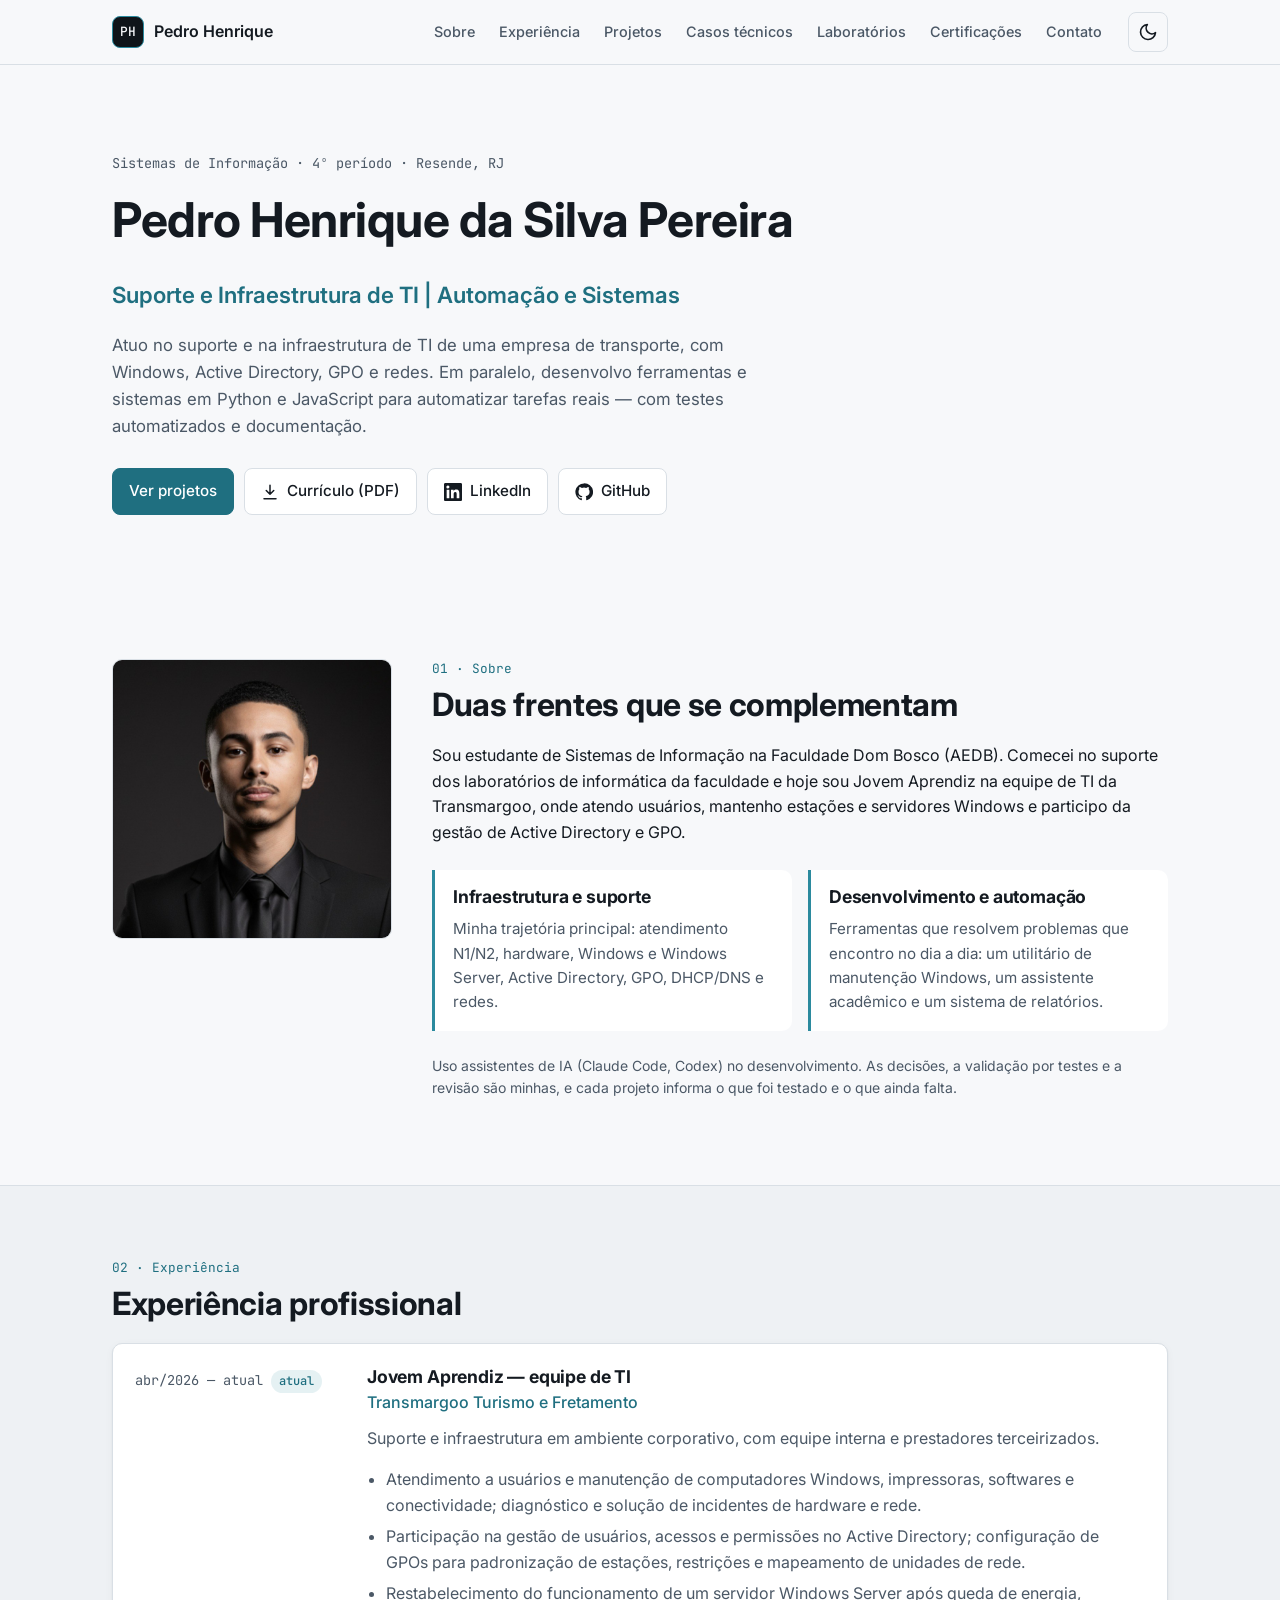
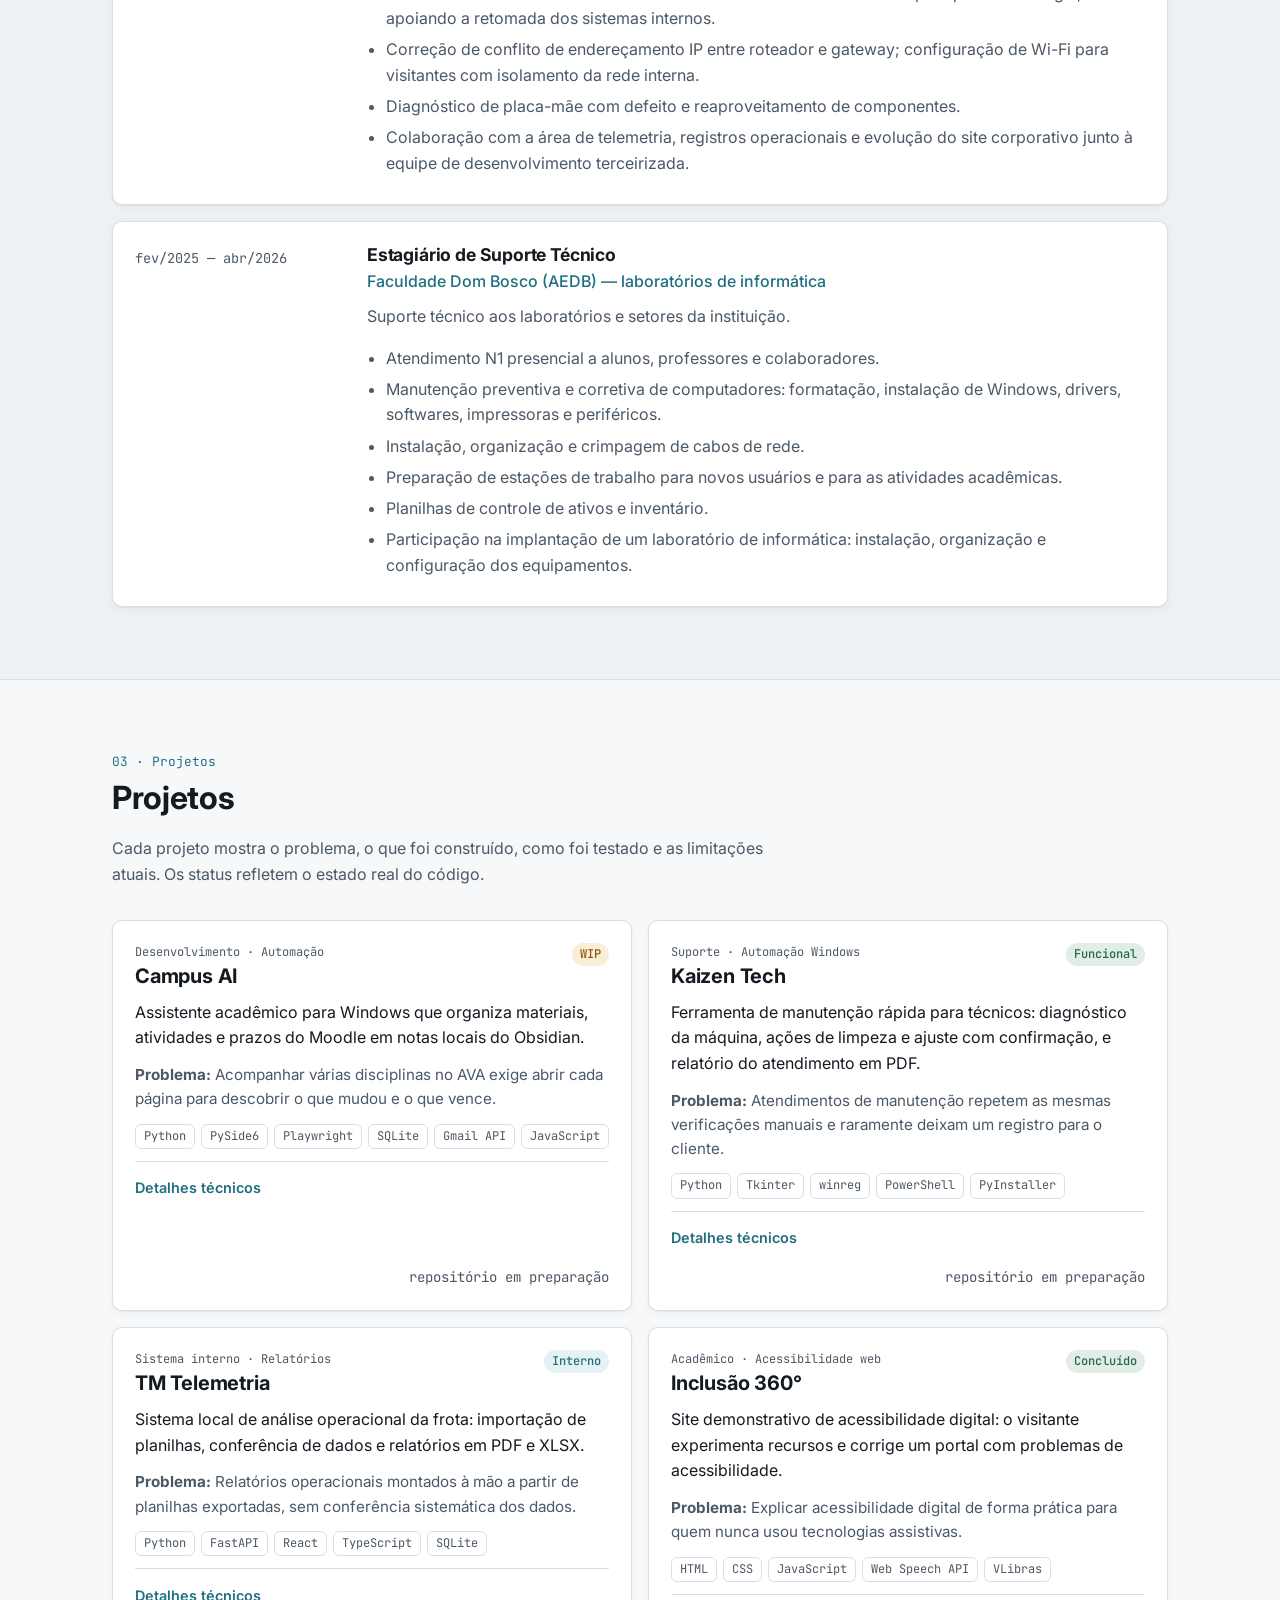
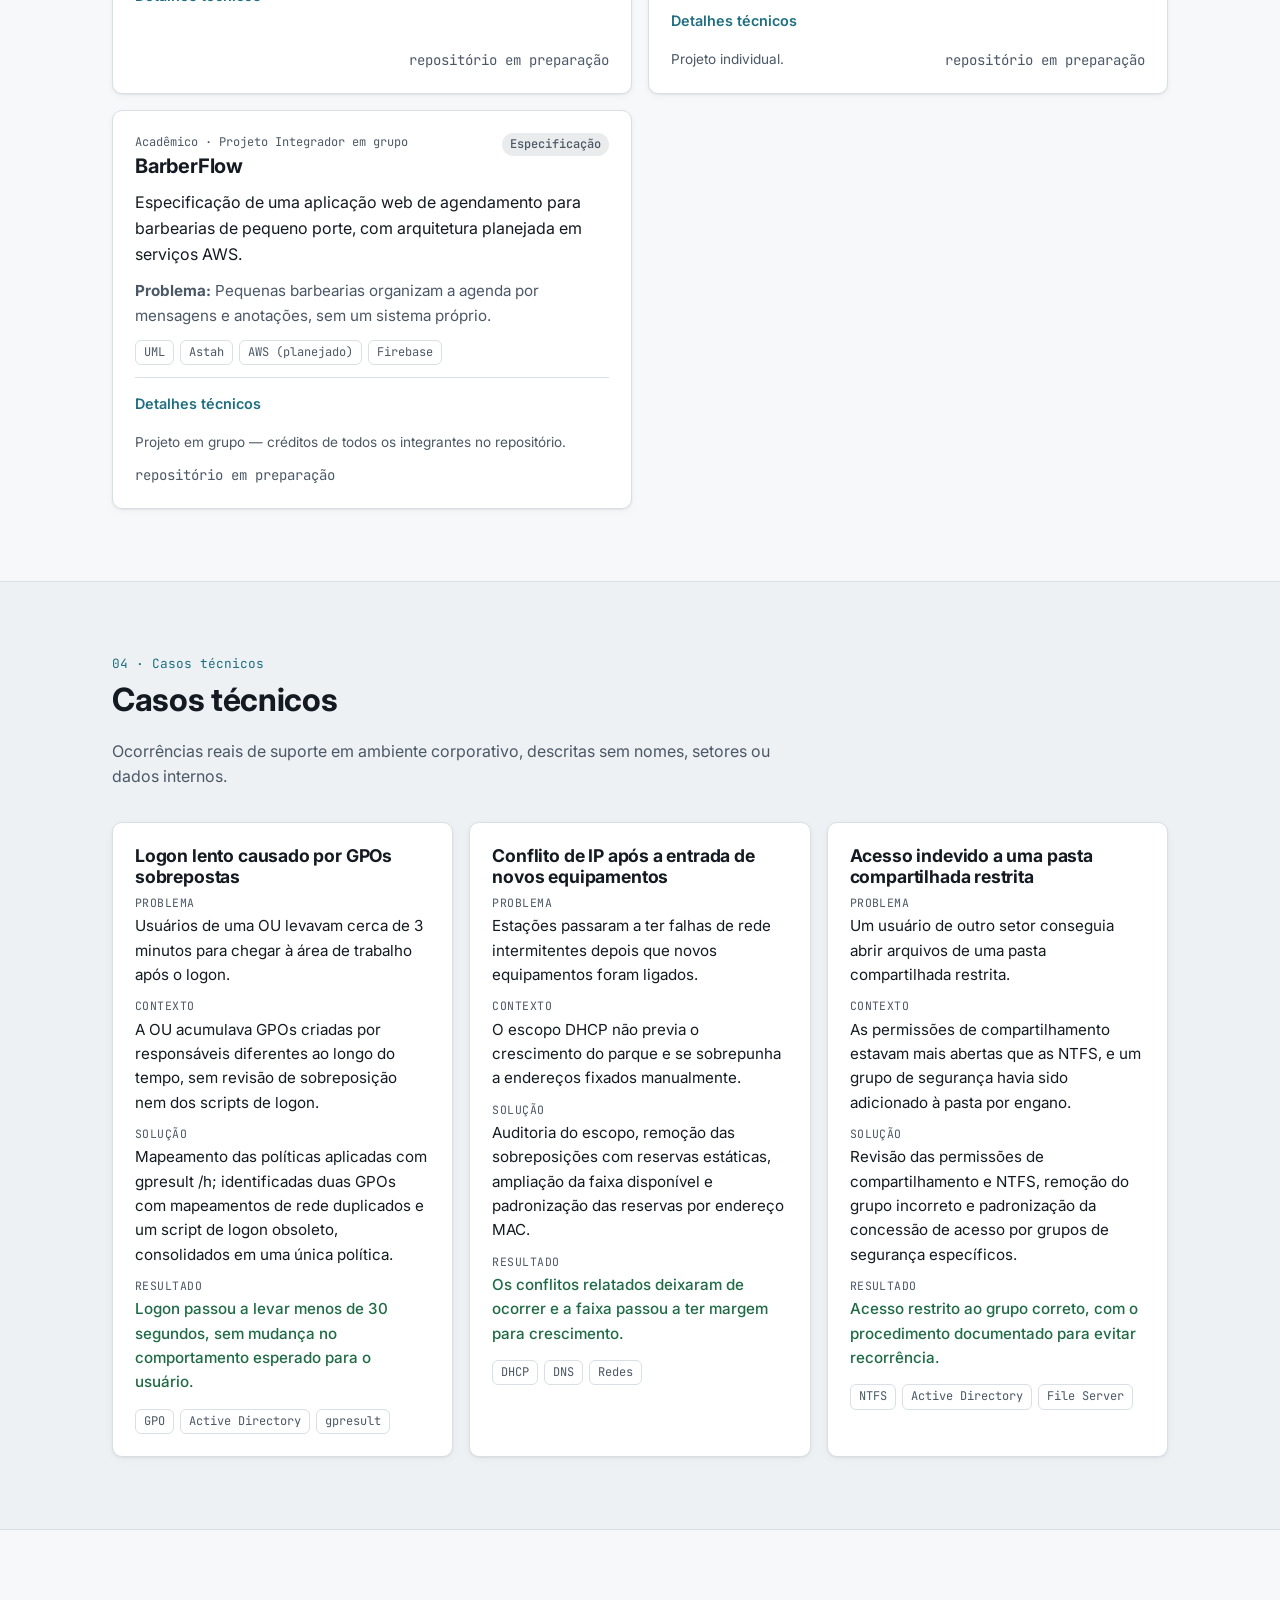
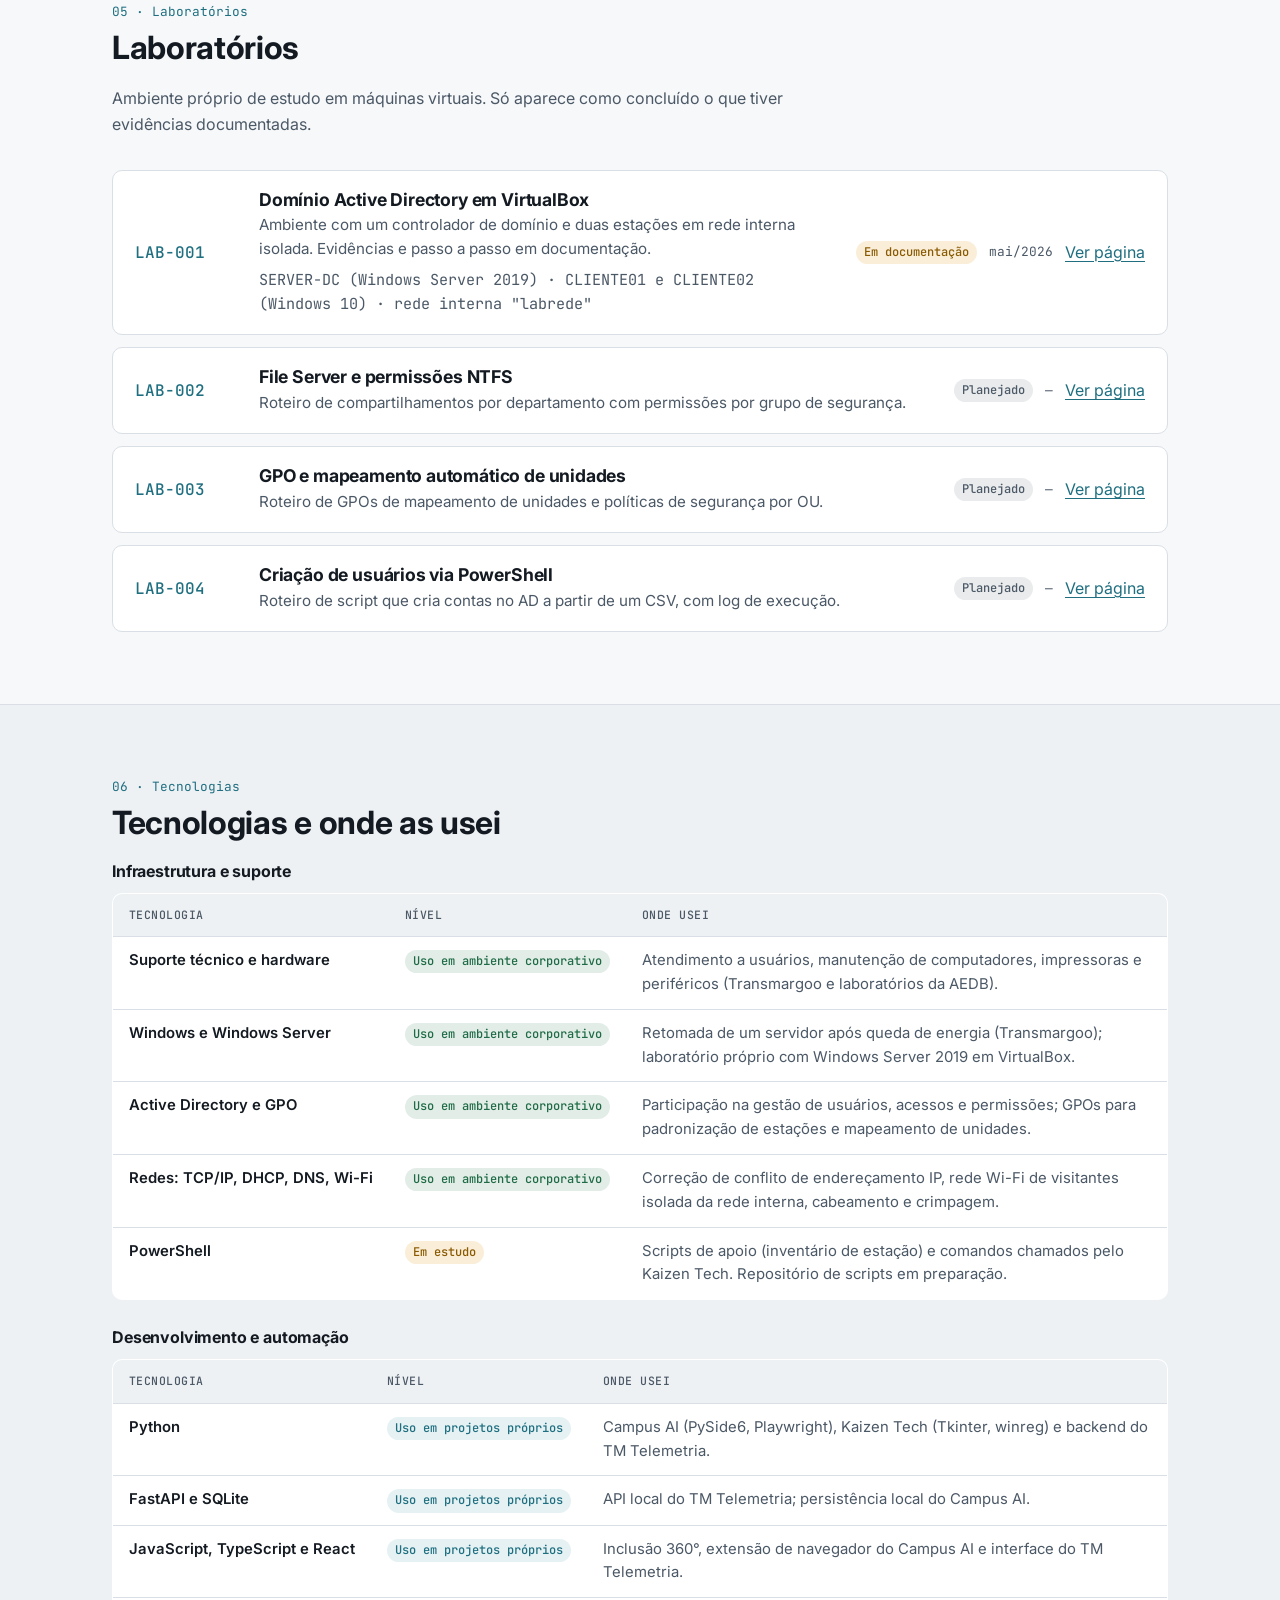
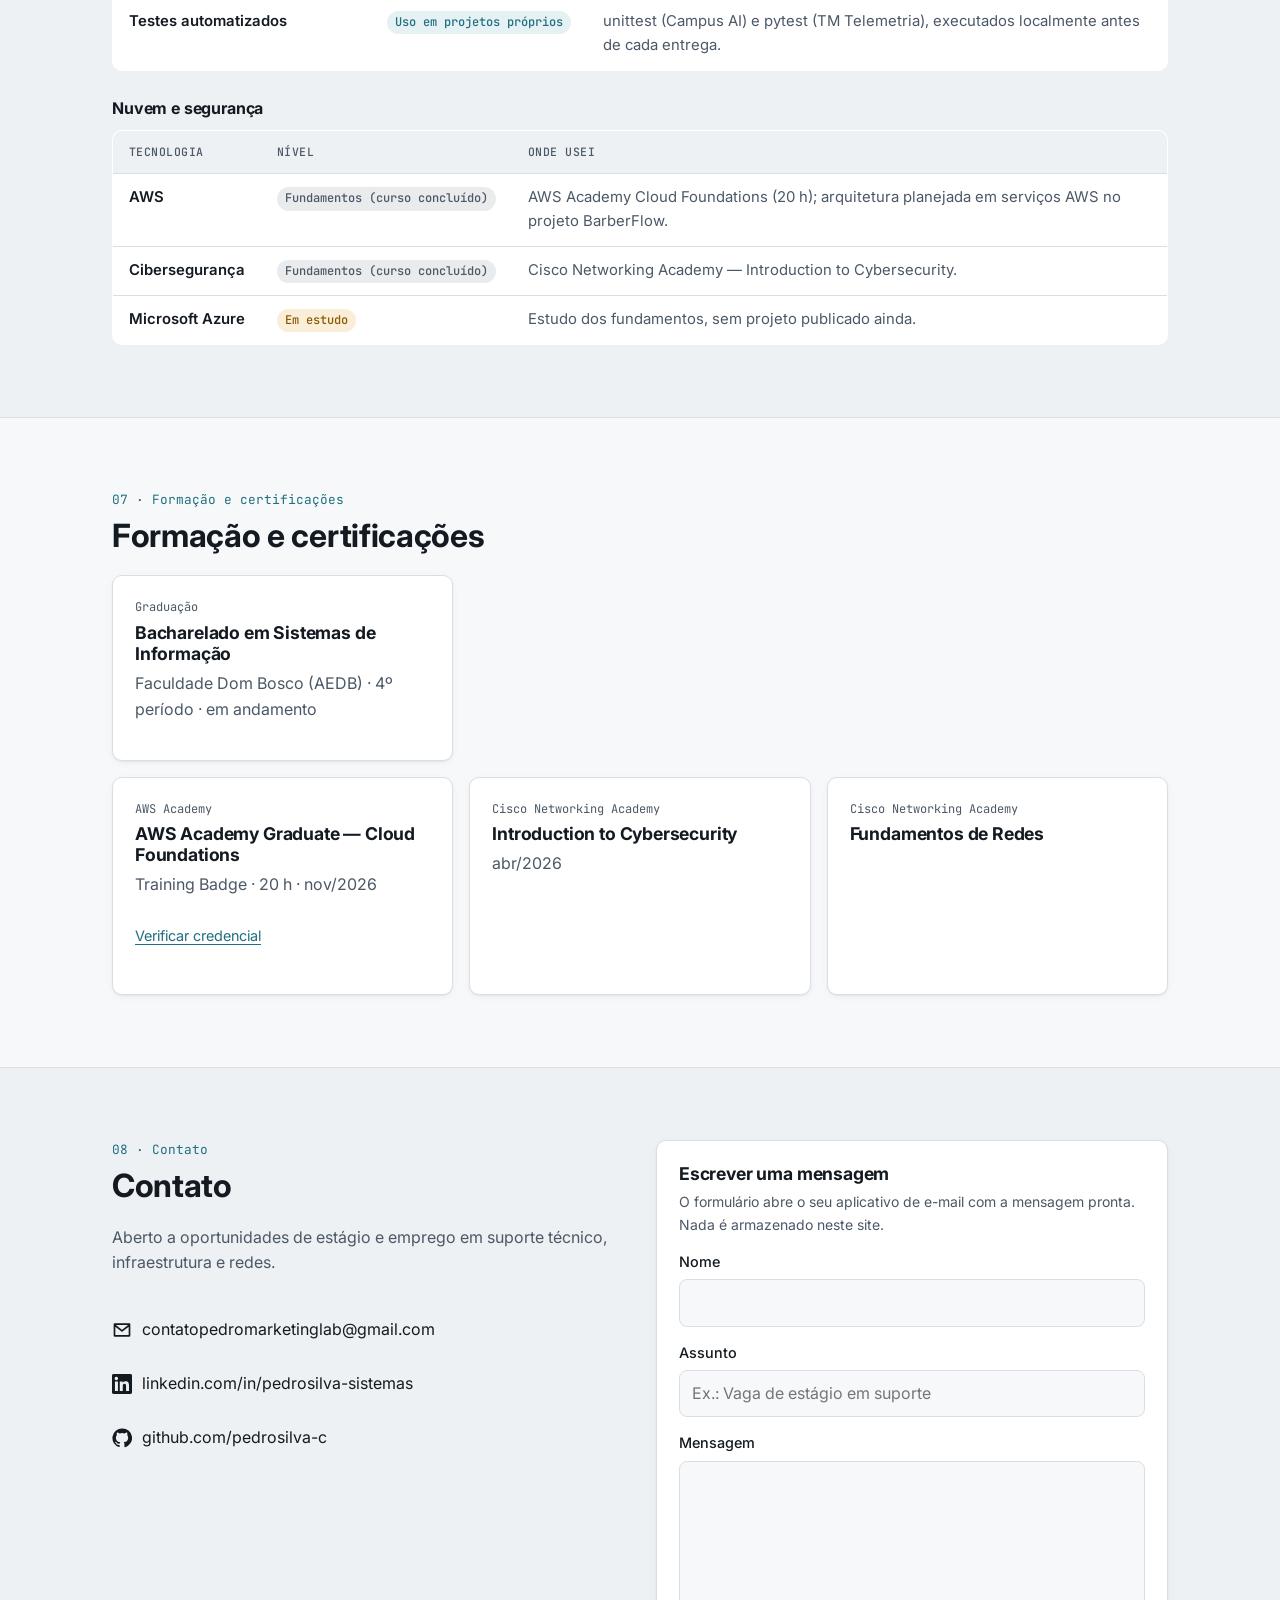
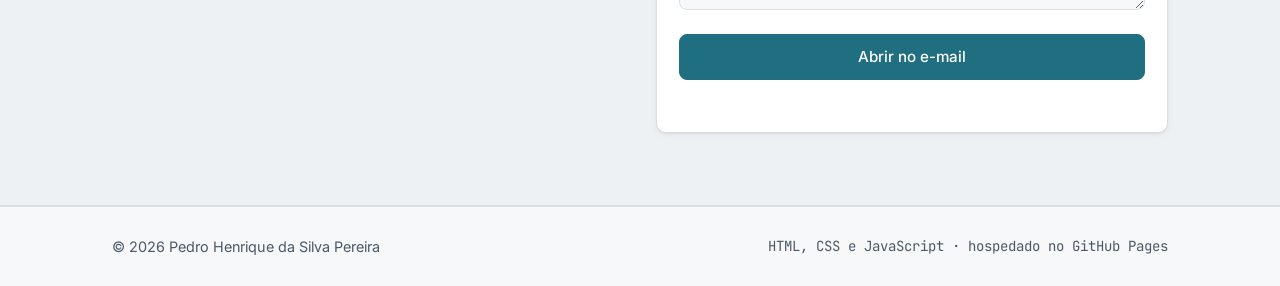
==== commit 718d0453: "Revisa conteúdo e identidade visual do portfólio - Nome, posicionamento e experiência alinhados ao c" ====
--- a/index.html
+++ b/index.html
@@ -1,494 +1,237 @@
 <!DOCTYPE html>
-<html lang="pt-BR" data-theme="dark">
+<html lang="pt-BR">
 <head>
   <meta charset="UTF-8">
   <meta name="viewport" content="width=device-width, initial-scale=1.0">
-
-  <!-- ============================= SEO ============================= -->
-  <title>Pedro Henrique | Windows Server • Active Directory • Infraestrutura Microsoft</title>
-  <meta name="description" content="Portfólio técnico de Pedro Henrique: infraestrutura Microsoft aplicada na prática — Windows Server, Active Directory, GPO, DNS/DHCP, PowerShell e Azure, com laboratórios, casos técnicos e scripts documentados.">
-  <meta name="keywords" content="infraestrutura microsoft, windows server, active directory, powershell, azure, gpo, dns, dhcp, analista de infraestrutura, analista de redes, suporte técnico n1 n2, cloud engineer">
-  <meta name="author" content="Pedro Henrique">
-  <link rel="canonical" href="https://seu-usuario.github.io/portfolio/">
-
-  <!-- Open Graph -->
-  <meta property="og:type" content="website">
-  <meta property="og:title" content="Pedro Henrique | Windows Server • Active Directory • Infraestrutura Microsoft">
-  <meta property="og:description" content="Infraestrutura Microsoft aplicada na prática: Windows Server, Active Directory, GPO, PowerShell e Azure — com laboratórios, casos técnicos e scripts documentados.">
-  <meta property="og:url" content="https://seu-usuario.github.io/portfolio/">
-  <meta property="og:image" content="assets/images/og-cover.svg">
+  <title>Pedro Henrique da Silva Pereira | Suporte e Infraestrutura de TI</title>
+  <meta name="description" content="Portfólio de Pedro Henrique da Silva Pereira: suporte e infraestrutura de TI (Windows, Active Directory, GPO, redes) e projetos de automação e sistemas em Python e JavaScript.">
+  <meta name="author" content="Pedro Henrique da Silva Pereira">
+  <link rel="canonical" href="https://pedrosilva-c.github.io/portfolio/">
+
+  <meta property="og:type" content="profile">
+  <meta property="og:site_name" content="Pedro Henrique da Silva Pereira">
+  <meta property="og:title" content="Pedro Henrique da Silva Pereira | Suporte e Infraestrutura de TI">
+  <meta property="og:description" content="Suporte e Infraestrutura de TI | Automação e Sistemas. Experiência, projetos, casos técnicos e certificações.">
+  <meta property="og:url" content="https://pedrosilva-c.github.io/portfolio/">
+  <meta property="og:image" content="https://pedrosilva-c.github.io/portfolio/assets/images/og-cover.png">
+  <meta property="og:image:width" content="1200">
+  <meta property="og:image:height" content="630">
+  <meta property="og:image:alt" content="Pedro Henrique da Silva Pereira — Suporte e Infraestrutura de TI | Automação e Sistemas">
   <meta property="og:locale" content="pt_BR">
-
-  <!-- Twitter Cards -->
   <meta name="twitter:card" content="summary_large_image">
-  <meta name="twitter:title" content="Pedro Henrique | Windows Server • Active Directory • Infraestrutura Microsoft">
-  <meta name="twitter:description" content="Infraestrutura Microsoft aplicada na prática: Windows Server, Active Directory, GPO, PowerShell e Azure — com laboratórios, casos técnicos e scripts documentados.">
-  <meta name="twitter:image" content="assets/images/og-cover.svg">
-
-  <!-- Favicon / cor de tema (barra do navegador em mobile) -->
+  <meta name="twitter:title" content="Pedro Henrique da Silva Pereira | Suporte e Infraestrutura de TI">
+  <meta name="twitter:description" content="Suporte e Infraestrutura de TI | Automação e Sistemas.">
+  <meta name="twitter:image" content="https://pedrosilva-c.github.io/portfolio/assets/images/og-cover.png">
+
   <link rel="icon" type="image/svg+xml" href="assets/images/favicon.svg">
-  <link rel="mask-icon" href="assets/images/favicon.svg" color="#0078D4">
-  <meta name="theme-color" content="#111827">
-
-  <!-- Schema.org -->
+  <meta name="theme-color" content="#0F1419">
+
   <script type="application/ld+json">
   {
     "@context": "https://schema.org",
     "@type": "Person",
-    "name": "Pedro Henrique",
-    "jobTitle": "Analista de Infraestrutura de TI em formação",
-    "description": "Profissional em formação especializado em Windows Server, Active Directory, GPO, PowerShell e Microsoft Azure, com atuação prática em ambiente corporativo.",
-    "url": "https://seu-usuario.github.io/portfolio/",
-    "knowsAbout": ["Windows Server", "Active Directory", "Group Policy Objects", "DNS", "DHCP", "PowerShell", "Microsoft Azure", "Infraestrutura de Redes"],
+    "name": "Pedro Henrique da Silva Pereira",
+    "jobTitle": "Jovem Aprendiz de TI",
+    "description": "Estudante de Sistemas de Informação com experiência em suporte técnico, Windows Server, Active Directory, GPO e redes, e projetos de automação em Python e JavaScript.",
+    "url": "https://pedrosilva-c.github.io/portfolio/",
+    "email": "mailto:contatopedromarketinglab@gmail.com",
+    "alumniOf": { "@type": "CollegeOrUniversity", "name": "Faculdade Dom Bosco (AEDB)" },
+    "knowsAbout": ["Suporte técnico", "Windows Server", "Active Directory", "Group Policy", "Redes TCP/IP", "Python", "JavaScript", "AWS"],
     "sameAs": [
-      "https://www.linkedin.com/in/seu-usuario",
-      "https://github.com/seu-usuario"
+      "https://www.linkedin.com/in/pedrosilva-sistemas/",
+      "https://github.com/pedrosilva-c"
     ]
   }
   </script>
 
-  <!-- ===================== BIBLIOTECAS EXTERNAS ===================== -->
-  <!-- Google Fonts: Inter -->
+  <!-- Aplica o tema antes da pintura para evitar flash -->
+  <script>
+    (function () {
+      try { var t = localStorage.getItem("portfolio-theme"); if (t === "light" || t === "dark") document.documentElement.setAttribute("data-theme", t); } catch (e) {}
+    })();
+  </script>
+
   <link rel="preconnect" href="https://fonts.googleapis.com">
   <link rel="preconnect" href="https://fonts.gstatic.com" crossorigin>
-  <link href="https://fonts.googleapis.com/css2?family=Inter:wght@400;500;600;700;800&display=swap" rel="stylesheet">
-
-  <!-- Bootstrap 5 -->
-  <link href="https://cdn.jsdelivr.net/npm/bootstrap@5.3.3/dist/css/bootstrap.min.css" rel="stylesheet">
-
-  <!-- Font Awesome -->
-  <link rel="stylesheet" href="https://cdnjs.cloudflare.com/ajax/libs/font-awesome/6.5.2/css/all.min.css">
-
-  <!-- AOS (Animate On Scroll) -->
-  <link rel="stylesheet" href="https://cdn.jsdelivr.net/npm/aos@2.3.4/dist/aos.css">
-
-  <!-- Estilo próprio -->
+  <link href="https://fonts.googleapis.com/css2?family=Inter:wght@400;500;600;700&family=JetBrains+Mono:wght@400;500&display=swap" rel="stylesheet">
   <link rel="stylesheet" href="css/style.css">
 </head>
 <body>
-
-  <!-- Acessibilidade: link para pular direto ao conteúdo -->
-  <a href="#main-content" class="skip-link">Pular para o conteúdo principal</a>
-
-  <!-- ============================= LOADER ============================= -->
-  <div id="page-loader" aria-hidden="true">
-    <div class="loader-ring"></div>
-  </div>
-
-  <!-- ============================= NAVBAR ============================= -->
-  <header class="navbar-custom" role="banner">
-    <div class="nav-inner">
-      <a href="#home" class="brand-logo" aria-label="Página inicial">
-        <span class="logo-icon"><i class="fa-solid fa-server"></i></span>
-        Pedro Henrique
-      </a>
-
-      <nav aria-label="Navegação principal">
-        <ul class="nav-links">
-          <li><a href="#home">Home</a></li>
+  <a href="#main-content" class="skip-link">Pular para o conteúdo</a>
+
+  <svg width="0" height="0" style="position:absolute" aria-hidden="true">
+    <symbol id="i-github" viewBox="0 0 24 24"><path fill="currentColor" d="M12 .5a11.5 11.5 0 0 0-3.64 22.41c.58.1.79-.25.79-.56v-2c-3.2.7-3.88-1.37-3.88-1.37-.53-1.33-1.29-1.69-1.29-1.69-1.05-.72.08-.7.08-.7 1.16.08 1.77 1.19 1.77 1.19 1.03 1.77 2.71 1.26 3.37.96.1-.75.4-1.26.73-1.55-2.55-.29-5.24-1.28-5.24-5.69 0-1.26.45-2.29 1.19-3.1-.12-.29-.52-1.46.11-3.05 0 0 .97-.31 3.17 1.18a11 11 0 0 1 5.77 0c2.2-1.49 3.17-1.18 3.17-1.18.63 1.59.23 2.76.11 3.05.74.81 1.19 1.84 1.19 3.1 0 4.42-2.7 5.39-5.26 5.68.41.36.78 1.06.78 2.14v3.17c0 .31.21.67.8.56A11.5 11.5 0 0 0 12 .5Z"/></symbol>
+    <symbol id="i-linkedin" viewBox="0 0 24 24"><path fill="currentColor" d="M20.45 20.45h-3.56v-5.57c0-1.33-.02-3.04-1.85-3.04-1.86 0-2.14 1.45-2.14 2.94v5.67H9.35V9h3.41v1.56h.05c.48-.9 1.64-1.85 3.37-1.85 3.6 0 4.27 2.37 4.27 5.46v6.28ZM5.34 7.43a2.07 2.07 0 1 1 0-4.13 2.07 2.07 0 0 1 0 4.13ZM7.12 20.45H3.56V9h3.56v11.45ZM22.22 0H1.77C.79 0 0 .77 0 1.73v20.54C0 23.23.79 24 1.77 24h20.45c.98 0 1.78-.77 1.78-1.73V1.73C24 .77 23.2 0 22.22 0Z"/></symbol>
+    <symbol id="i-mail" viewBox="0 0 24 24"><path fill="none" stroke="currentColor" stroke-width="2" stroke-linecap="round" stroke-linejoin="round" d="M3 5h18v14H3zM3 6l9 7 9-7"/></symbol>
+    <symbol id="i-download" viewBox="0 0 24 24"><path fill="none" stroke="currentColor" stroke-width="2" stroke-linecap="round" stroke-linejoin="round" d="M12 3v12m0 0 5-5m-5 5-5-5M4 21h16"/></symbol>
+    <symbol id="i-theme" viewBox="0 0 24 24"><path fill="none" stroke="currentColor" stroke-width="2" stroke-linecap="round" stroke-linejoin="round" d="M21 12.8A9 9 0 1 1 11.2 3a7 7 0 0 0 9.8 9.8Z"/></symbol>
+    <symbol id="i-menu" viewBox="0 0 24 24"><path fill="none" stroke="currentColor" stroke-width="2" stroke-linecap="round" d="M4 7h16M4 12h16M4 17h16"/></symbol>
+  </svg>
+
+  <header class="site-header">
+    <div class="container header-inner">
+      <a href="#inicio" class="brand"><span class="brand-mark" aria-hidden="true">PH</span><span>Pedro Henrique</span></a>
+      <nav class="site-nav" id="site-nav" aria-label="Navegação principal">
+        <ul>
           <li><a href="#sobre">Sobre</a></li>
           <li><a href="#experiencia">Experiência</a></li>
           <li><a href="#projetos">Projetos</a></li>
+          <li><a href="#casos">Casos técnicos</a></li>
           <li><a href="#laboratorios">Laboratórios</a></li>
-          <li><a href="#casos-tecnicos">Casos Técnicos</a></li>
-          <li><a href="#tecnologias">Tecnologias</a></li>
-          <li><a href="#roadmap">Roadmap</a></li>
           <li><a href="#certificacoes">Certificações</a></li>
-          <li><a href="#blog">Blog</a></li>
-          <li><a href="#scripts">Scripts</a></li>
           <li><a href="#contato">Contato</a></li>
         </ul>
       </nav>
-
-      <div class="nav-actions">
-        <button class="icon-toggle" data-theme-toggle aria-label="Alternar tema claro/escuro">
-          <i class="fa-solid fa-moon"></i>
-        </button>
-        <button class="nav-burger" aria-label="Abrir menu de navegação">
-          <i class="fa-solid fa-bars"></i>
-        </button>
+      <div class="header-actions">
+        <button class="icon-btn" type="button" data-theme-toggle aria-label="Alternar tema claro ou escuro"><svg width="20" height="20"><use href="#i-theme"/></svg></button>
+        <button class="icon-btn nav-toggle" type="button" aria-controls="site-nav" aria-expanded="false" aria-label="Abrir menu"><svg width="20" height="20"><use href="#i-menu"/></svg></button>
       </div>
     </div>
   </header>
 
-  <!-- Menu mobile (off-canvas) -->
-  <div class="mobile-menu-overlay"></div>
-  <aside class="mobile-menu" aria-label="Menu de navegação móvel">
-    <div class="d-flex justify-content-between align-items-center">
-      <span class="brand-logo"><span class="logo-icon"><i class="fa-solid fa-server"></i></span> Menu</span>
-    </div>
-    <ul>
-      <li><a href="#home">Home</a></li>
-      <li><a href="#sobre">Sobre</a></li>
-      <li><a href="#experiencia">Experiência</a></li>
-      <li><a href="#projetos">Projetos</a></li>
-      <li><a href="#laboratorios">Laboratórios</a></li>
-      <li><a href="#casos-tecnicos">Casos Técnicos</a></li>
-      <li><a href="#tecnologias">Tecnologias</a></li>
-      <li><a href="#roadmap">Roadmap</a></li>
-      <li><a href="#certificacoes">Certificações</a></li>
-      <li><a href="#blog">Blog Técnico</a></li>
-      <li><a href="#scripts">Scripts</a></li>
-      <li><a href="#contato">Contato</a></li>
-    </ul>
-  </aside>
-
   <main id="main-content">
 
-    <!-- ============================= HERO / HOME ============================= -->
-    <section id="home" class="hero">
-      <canvas id="particles-canvas" aria-hidden="true"></canvas>
-      <div class="hero-grid-overlay" aria-hidden="true"></div>
-
-      <div class="container-custom">
-        <div class="row align-items-center gy-5">
-          <div class="col-lg-7 hero-content">
-            <span class="hero-kicker"><span class="dot"></span> Disponível para oportunidades</span>
-            <h1 class="hero-title">
-              Pedro Henrique
-            </h1>
-            <div class="hero-typing-line" aria-live="polite">
-              <span class="hero-typing-prefix">Especialista em</span>
-              <span id="typing-text" class="text-gradient"></span><span class="cursor-blink">|</span>
+    <section id="inicio" class="hero">
+      <div class="container">
+        <p class="mono kicker">Sistemas de Informação · 4º período · Resende, RJ</p>
+        <h1>Pedro Henrique da Silva Pereira</h1>
+        <p class="hero-headline">Suporte e Infraestrutura de TI <span aria-hidden="true">|</span> Automação e Sistemas</p>
+        <p class="hero-lead">
+          Atuo no suporte e na infraestrutura de TI de uma empresa de transporte, com Windows, Active Directory,
+          GPO e redes. Em paralelo, desenvolvo ferramentas e sistemas em Python e JavaScript para automatizar
+          tarefas reais — com testes automatizados e documentação.
+        </p>
+        <div class="actions">
+          <a class="btn btn-primary" href="#projetos">Ver projetos</a>
+          <a class="btn" href="assets/curriculo-pedro-henrique.pdf" download><svg width="18" height="18" aria-hidden="true"><use href="#i-download"/></svg>Currículo (PDF)</a>
+          <a class="btn" href="https://www.linkedin.com/in/pedrosilva-sistemas/" target="_blank" rel="noopener"><svg width="18" height="18" aria-hidden="true"><use href="#i-linkedin"/></svg>LinkedIn</a>
+          <a class="btn" href="https://github.com/pedrosilva-c" target="_blank" rel="noopener"><svg width="18" height="18" aria-hidden="true"><use href="#i-github"/></svg>GitHub</a>
+        </div>
+      </div>
+    </section>
+
+    <section id="sobre" class="section">
+      <div class="container about">
+        <img class="about-photo" src="assets/images/pedro-henrique.jpg" alt="Foto de Pedro Henrique da Silva Pereira" width="800" height="800" loading="lazy">
+        <div>
+          <p class="mono eyebrow">01 · Sobre</p>
+          <h2>Duas frentes que se complementam</h2>
+          <p>
+            Sou estudante de Sistemas de Informação na Faculdade Dom Bosco (AEDB). Comecei no suporte dos
+            laboratórios de informática da faculdade e hoje sou Jovem Aprendiz na equipe de TI da Transmargoo,
+            onde atendo usuários, mantenho estações e servidores Windows e participo da gestão de Active Directory e GPO.
+          </p>
+          <div class="about-grid">
+            <div class="about-col">
+              <h3>Infraestrutura e suporte</h3>
+              <p>Minha trajetória principal: atendimento N1/N2, hardware, Windows e Windows Server, Active Directory, GPO, DHCP/DNS e redes.</p>
             </div>
-            <p class="hero-desc">
-              Profissional em formação na área de Infraestrutura de TI, com atuação prática em ambiente
-              corporativo administrando <strong>Windows Server</strong> e <strong>Active Directory</strong>.
-              Construindo, com disciplina e consistência, o caminho técnico rumo à nuvem Microsoft e à
-              atuação como <strong>Cloud Engineer</strong>.
-            </p>
-            <div class="hero-actions">
-              <a href="#projetos" class="btn-brand">
-                <i class="fa-solid fa-diagram-project"></i> Ver Projetos
-              </a>
-              <a href="https://www.linkedin.com/in/seu-usuario" target="_blank" rel="noopener" class="btn-outline-brand">
-                <i class="fa-brands fa-linkedin"></i> LinkedIn
-              </a>
-              <a href="https://github.com/seu-usuario" target="_blank" rel="noopener" class="btn-outline-brand">
-                <i class="fa-brands fa-github"></i> GitHub
-              </a>
-              <a href="assets/curriculo-pedro-henrique.pdf" download class="btn-outline-brand">
-                <i class="fa-solid fa-download"></i> Currículo
-              </a>
+            <div class="about-col">
+              <h3>Desenvolvimento e automação</h3>
+              <p>Ferramentas que resolvem problemas que encontro no dia a dia: um utilitário de manutenção Windows, um assistente acadêmico e um sistema de relatórios.</p>
             </div>
           </div>
-
-          <div class="col-lg-5 hero-visual">
-            <!-- Ilustração SVG própria (infraestrutura Microsoft) -->
-            <img src="assets/images/hero-infra.svg" alt="Ilustração de infraestrutura de servidores Windows Server e nuvem Microsoft Azure" loading="eager">
-          </div>
-        </div>
-      </div>
-
-      <div class="hero-scroll-indicator" aria-hidden="true">
-        <span>Role para baixo</span>
-        <span class="scroll-mouse"></span>
-      </div>
-    </section>
-
-    <!-- ============================= ESTATÍSTICAS ============================= -->
-    <section class="section" aria-label="Estatísticas">
-      <div class="container-custom">
-        <div class="stats-grid" id="stats-container"></div>
-      </div>
-    </section>
-
-    <!-- ============================= SOBRE ============================= -->
-    <section id="sobre" class="section section-alt">
-      <div class="container-custom">
-        <div class="row align-items-center gy-5">
-          <div class="col-lg-5" data-aos="fade-right">
-            <div class="about-photo-frame">
-              <div class="inner">
-                <img src="assets/images/pedro-henrique.jpg" alt="Foto de perfil de Pedro Henrique" loading="lazy" width="800" height="800">
-              </div>
-            </div>
-          </div>
-          <div class="col-lg-7" data-aos="fade-left">
-            <span class="eyebrow">Sobre mim</span>
-            <h2 class="section-title">Da linha de comando à nuvem</h2>
-            <p class="section-subtitle mb-4">
-              Sou estudante de Sistemas de Informação e atuo atualmente em ambiente corporativo como
-              Jovem Aprendiz de TI, onde aplico na prática o suporte técnico N1/N2 e a administração de
-              infraestrutura Windows.
-            </p>
-            <ul class="about-list mb-4">
-              <li><i class="fa-solid fa-check"></i> Suporte Técnico N1 e N2</li>
-              <li><i class="fa-solid fa-check"></i> Windows Server</li>
-              <li><i class="fa-solid fa-check"></i> Active Directory</li>
-              <li><i class="fa-solid fa-check"></i> GPO, DNS e DHCP</li>
-              <li><i class="fa-solid fa-check"></i> Usuários, grupos e permissões</li>
-              <li><i class="fa-solid fa-check"></i> Cabeamento e hardware</li>
-              <li><i class="fa-solid fa-check"></i> Apoio em regras de firewall</li>
-              <li><i class="fa-solid fa-check"></i> Infraestrutura Windows corporativa</li>
-            </ul>
-            <p class="mb-2 fw-semibold">Atualmente em estudo:</p>
-            <div>
-              <span class="about-tag"><i class="fa-brands fa-microsoft"></i> Azure</span>
-              <span class="about-tag"><i class="fa-solid fa-terminal"></i> PowerShell</span>
-              <span class="about-tag"><i class="fa-solid fa-cloud"></i> Cloud</span>
-              <span class="about-tag"><i class="fa-brands fa-linux"></i> Linux</span>
-              <span class="about-tag"><i class="fa-brands fa-docker"></i> Docker</span>
-              <span class="about-tag"><i class="fa-solid fa-gears"></i> Automação</span>
-            </div>
-          </div>
-        </div>
-      </div>
-    </section>
-
-    <!-- ============================= TECNOLOGIAS ============================= -->
-    <section id="tecnologias" class="section">
-      <div class="container-custom">
-        <div class="section-head" data-aos="fade-up">
-          <span class="eyebrow">Stack técnica</span>
-          <h2 class="section-title">Tecnologias &amp; Nível de Domínio</h2>
-          <p class="section-subtitle">Nível real de experiência em cada tecnologia — sem percentuais genéricos, com contexto de onde apliquei e o que estudo a seguir.</p>
-        </div>
-        <div class="tech-grid" id="tech-container"></div>
-      </div>
-    </section>
-
-    <!-- ============================= EXPERIÊNCIA ============================= -->
+          <p class="muted small">
+            Uso assistentes de IA (Claude Code, Codex) no desenvolvimento. As decisões, a validação por testes e a revisão são minhas,
+            e cada projeto informa o que foi testado e o que ainda falta.
+          </p>
+        </div>
+      </div>
+    </section>
+
     <section id="experiencia" class="section section-alt">
-      <div class="container-custom">
-        <div class="row">
-          <div class="col-lg-8 mx-auto">
-            <div class="section-head text-center" data-aos="fade-up">
-              <span class="eyebrow">Trajetória profissional</span>
-              <h2 class="section-title">Experiência</h2>
-              <p class="section-subtitle mx-auto">Minha atuação prática em ambiente corporativo de infraestrutura de TI.</p>
-            </div>
-            <div class="timeline" id="experience-container"></div>
-          </div>
-        </div>
-      </div>
-    </section>
-
-    <!-- ============================= PROJETOS ============================= -->
+      <div class="container">
+        <p class="mono eyebrow">02 · Experiência</p>
+        <h2>Experiência profissional</h2>
+        <div class="timeline" id="experience-container"></div>
+      </div>
+    </section>
+
     <section id="projetos" class="section">
-      <div class="container-custom">
-        <div class="section-head" data-aos="fade-up">
-          <span class="eyebrow">Trabalhos práticos</span>
-          <h2 class="section-title">Projetos</h2>
-          <p class="section-subtitle">Projetos práticos que aplicam conceitos de infraestrutura Windows e nuvem Microsoft.</p>
-        </div>
+      <div class="container">
+        <p class="mono eyebrow">03 · Projetos</p>
+        <h2>Projetos</h2>
+        <p class="section-lead">Cada projeto mostra o problema, o que foi construído, como foi testado e as limitações atuais. Os status refletem o estado real do código.</p>
         <div class="project-grid" id="projects-container"></div>
       </div>
     </section>
 
-    <!-- ============================= LABORATÓRIOS ============================= -->
-    <section id="laboratorios" class="section section-alt">
-      <div class="container-custom">
-        <div class="section-head" data-aos="fade-up">
-          <span class="eyebrow">Prática hands-on</span>
-          <h2 class="section-title">Laboratórios</h2>
-          <p class="section-subtitle">Minha principal seção — laboratórios documentados de infraestrutura, cada um com página própria detalhando o processo completo.</p>
-        </div>
+    <section id="casos" class="section section-alt">
+      <div class="container">
+        <p class="mono eyebrow">04 · Casos técnicos</p>
+        <h2>Casos técnicos</h2>
+        <p class="section-lead">Ocorrências reais de suporte em ambiente corporativo, descritas sem nomes, setores ou dados internos.</p>
+        <div class="card-grid" id="casos-container"></div>
+      </div>
+    </section>
+
+    <section id="laboratorios" class="section">
+      <div class="container">
+        <p class="mono eyebrow">05 · Laboratórios</p>
+        <h2>Laboratórios</h2>
+        <p class="section-lead">Ambiente próprio de estudo em máquinas virtuais. Só aparece como concluído o que tiver evidências documentadas.</p>
         <div class="lab-list" id="labs-container"></div>
       </div>
     </section>
 
-    <!-- ============================= CASOS TÉCNICOS ============================= -->
-    <section id="casos-tecnicos" class="section">
-      <div class="container-custom">
-        <div class="section-head" data-aos="fade-up">
-          <span class="eyebrow">Resolução de problemas reais</span>
-          <h2 class="section-title">Casos Técnicos</h2>
-          <p class="section-subtitle">Problemas reais de suporte e infraestrutura, no formato Problema → Contexto → Solução → Resultado.</p>
-        </div>
-        <div class="casos-grid" id="casos-container"></div>
-      </div>
-    </section>
-
-    <!-- ============================= MINHA JORNADA ============================= -->
-    <section id="jornada" class="section section-alt">
-      <div class="container-custom">
-        <div class="section-head" data-aos="fade-up">
-          <span class="eyebrow">Evolução</span>
-          <h2 class="section-title">Minha Jornada</h2>
-          <p class="section-subtitle">O caminho percorrido até aqui — e o que vem a seguir.</p>
-        </div>
-        <div class="journey-track" id="journey-container"></div>
-      </div>
-    </section>
-
-    <!-- ============================= ROADMAP ============================= -->
-    <section id="roadmap" class="section">
-      <div class="container-custom">
-        <div class="section-head" data-aos="fade-up">
-          <span class="eyebrow">Planejamento de carreira</span>
-          <h2 class="section-title">Roadmap</h2>
-          <p class="section-subtitle">Metas técnicas planejadas ano a ano rumo à atuação como Cloud Engineer.</p>
-        </div>
-        <div class="roadmap-grid" id="roadmap-container"></div>
-      </div>
-    </section>
-
-    <!-- ============================= CERTIFICAÇÕES ============================= -->
-    <section id="certificacoes" class="section section-alt">
-      <div class="container-custom">
-        <div class="section-head" data-aos="fade-up">
-          <span class="eyebrow">Validações técnicas</span>
-          <h2 class="section-title">Certificações</h2>
-          <p class="section-subtitle">Certificações concluídas, em andamento e planejadas.</p>
-        </div>
-        <div class="cert-grid" id="cert-container"></div>
-      </div>
-    </section>
-
-    <!-- ============================= BLOG TÉCNICO ============================= -->
-    <section id="blog" class="section">
-      <div class="container-custom">
-        <div class="section-head" data-aos="fade-up">
-          <span class="eyebrow">Compartilhando conhecimento</span>
-          <h2 class="section-title">Blog Técnico</h2>
-          <p class="section-subtitle">Artigos práticos sobre infraestrutura, redes e nuvem Microsoft.</p>
-        </div>
-        <div class="blog-filters" id="blog-filters" role="tablist" aria-label="Filtrar posts por categoria"></div>
-        <div class="blog-grid" id="blog-container"></div>
-      </div>
-    </section>
-
-    <!-- ============================= SCRIPTS (GITHUB) ============================= -->
-    <section id="scripts" class="section section-alt">
-      <div class="container-custom">
-        <div class="section-head" data-aos="fade-up">
-          <span class="eyebrow">Automação publicada</span>
-          <h2 class="section-title">Scripts</h2>
-          <p class="section-subtitle">Scripts de PowerShell e automação para Windows e Azure, publicados e documentados no GitHub.</p>
-        </div>
-        <div class="scripts-grid" id="scripts-container"></div>
-      </div>
-    </section>
-
-    <!-- ============================= CONTATO ============================= -->
-    <section id="contato" class="section">
-      <div class="container-custom">
-        <div class="section-head" data-aos="fade-up">
-          <span class="eyebrow">Vamos conversar</span>
-          <h2 class="section-title">Contato</h2>
-          <p class="section-subtitle">Aberto a oportunidades como Analista de Infraestrutura, Analista de Sistemas, Analista de Redes ou Administrador Windows Server.</p>
-        </div>
-
-        <div class="row gy-4">
-          <div class="col-lg-7" data-aos="fade-up">
-            <form class="glass-card contact-form p-4 p-md-5" id="contact-form">
-              <div class="mb-3">
-                <label for="contact-name">Nome</label>
-                <input type="text" id="contact-name" class="form-control" placeholder="Seu nome completo" required>
-              </div>
-              <div class="mb-3">
-                <label for="contact-email">Email</label>
-                <input type="email" id="contact-email" class="form-control" placeholder="seuemail@exemplo.com" required>
-              </div>
-              <div class="mb-4">
-                <label for="contact-message">Mensagem</label>
-                <textarea id="contact-message" class="form-control" rows="5" placeholder="Escreva sua mensagem..." required></textarea>
-              </div>
-              <button type="submit" class="btn-brand w-100 justify-content-center">
-                <i class="fa-solid fa-paper-plane"></i> Enviar mensagem
-              </button>
-              <div id="form-feedback" class="mt-3"></div>
-            </form>
-          </div>
-
-          <div class="col-lg-5" data-aos="fade-up" data-aos-delay="100">
-            <a href="https://www.linkedin.com/in/seu-usuario" target="_blank" rel="noopener" class="glass-card contact-channel">
-              <span class="icon"><i class="fa-brands fa-linkedin"></i></span>
-              <span><span class="label d-block">LinkedIn</span><span class="value">/in/seu-usuario</span></span>
-            </a>
-            <a href="https://github.com/seu-usuario" target="_blank" rel="noopener" class="glass-card contact-channel">
-              <span class="icon"><i class="fa-brands fa-github"></i></span>
-              <span><span class="label d-block">GitHub</span><span class="value">/seu-usuario</span></span>
-            </a>
-            <a href="mailto:seuemail@exemplo.com" class="glass-card contact-channel">
-              <span class="icon"><i class="fa-solid fa-envelope"></i></span>
-              <span><span class="label d-block">Email</span><span class="value">seuemail@exemplo.com</span></span>
-            </a>
-            <a href="https://wa.me/5500000000000" target="_blank" rel="noopener" class="glass-card contact-channel">
-              <span class="icon"><i class="fa-brands fa-whatsapp"></i></span>
-              <span><span class="label d-block">WhatsApp</span><span class="value">Conversar agora</span></span>
-            </a>
-          </div>
-        </div>
-      </div>
-    </section>
-
+    <section id="tecnologias" class="section section-alt">
+      <div class="container">
+        <p class="mono eyebrow">06 · Tecnologias</p>
+        <h2>Tecnologias e onde as usei</h2>
+        <div class="tech-groups" id="tech-container"></div>
+      </div>
+    </section>
+
+    <section id="certificacoes" class="section">
+      <div class="container">
+        <p class="mono eyebrow">07 · Formação e certificações</p>
+        <h2>Formação e certificações</h2>
+        <div class="card-grid">
+          <article class="card">
+            <p class="mono card-kicker">Graduação</p>
+            <h3>Bacharelado em Sistemas de Informação</h3>
+            <p class="muted">Faculdade Dom Bosco (AEDB) · 4º período · em andamento</p>
+          </article>
+        </div>
+        <div class="card-grid cert-grid" id="cert-container"></div>
+      </div>
+    </section>
+
+    <section id="contato" class="section section-alt">
+      <div class="container contact">
+        <div>
+          <p class="mono eyebrow">08 · Contato</p>
+          <h2>Contato</h2>
+          <p class="section-lead">Aberto a oportunidades de estágio e emprego em suporte técnico, infraestrutura e redes.</p>
+          <ul class="contact-list">
+            <li><a href="mailto:contatopedromarketinglab@gmail.com"><svg width="20" height="20" aria-hidden="true"><use href="#i-mail"/></svg>contatopedromarketinglab@gmail.com</a></li>
+            <li><a href="https://www.linkedin.com/in/pedrosilva-sistemas/" target="_blank" rel="noopener"><svg width="20" height="20" aria-hidden="true"><use href="#i-linkedin"/></svg>linkedin.com/in/pedrosilva-sistemas</a></li>
+            <li><a href="https://github.com/pedrosilva-c" target="_blank" rel="noopener"><svg width="20" height="20" aria-hidden="true"><use href="#i-github"/></svg>github.com/pedrosilva-c</a></li>
+          </ul>
+        </div>
+        <form class="card contact-form" id="contact-form" novalidate>
+          <h3>Escrever uma mensagem</h3>
+          <p class="muted small">O formulário abre o seu aplicativo de e-mail com a mensagem pronta. Nada é armazenado neste site.</p>
+          <label for="contact-name">Nome</label>
+          <input type="text" id="contact-name" name="name" autocomplete="name" required>
+          <label for="contact-subject">Assunto</label>
+          <input type="text" id="contact-subject" name="subject" placeholder="Ex.: Vaga de estágio em suporte">
+          <label for="contact-message">Mensagem</label>
+          <textarea id="contact-message" name="message" rows="5" required></textarea>
+          <button type="submit" class="btn btn-primary">Abrir no e-mail</button>
+          <p class="form-feedback small" id="form-feedback" role="status" aria-live="polite"></p>
+        </form>
+      </div>
+    </section>
   </main>
 
-  <!-- ============================= RODAPÉ ============================= -->
-  <footer class="footer-custom">
-    <div class="container-custom">
-      <div class="footer-grid">
-        <div>
-          <span class="brand-logo mb-3 d-inline-flex"><span class="logo-icon"><i class="fa-solid fa-server"></i></span> Pedro Henrique</span>
-          <p class="mt-3" style="color: rgba(249,250,251,.65); font-size: .9rem; max-width: 320px;">
-            Analista de Infraestrutura em formação, especializado em Windows Server, Active Directory e Microsoft Azure.
-          </p>
-          <div class="footer-socials mt-3">
-            <a href="https://www.linkedin.com/in/seu-usuario" target="_blank" rel="noopener" aria-label="LinkedIn"><i class="fa-brands fa-linkedin"></i></a>
-            <a href="https://github.com/seu-usuario" target="_blank" rel="noopener" aria-label="GitHub"><i class="fa-brands fa-github"></i></a>
-            <a href="mailto:seuemail@exemplo.com" aria-label="Email"><i class="fa-solid fa-envelope"></i></a>
-            <a href="https://wa.me/5500000000000" target="_blank" rel="noopener" aria-label="WhatsApp"><i class="fa-brands fa-whatsapp"></i></a>
-          </div>
-        </div>
-        <div>
-          <h6>Navegação</h6>
-          <ul>
-            <li><a href="#home">Home</a></li>
-            <li><a href="#sobre">Sobre</a></li>
-            <li><a href="#experiencia">Experiência</a></li>
-            <li><a href="#projetos">Projetos</a></li>
-          </ul>
-        </div>
-        <div>
-          <h6>Conteúdo</h6>
-          <ul>
-            <li><a href="#laboratorios">Laboratórios</a></li>
-            <li><a href="#casos-tecnicos">Casos Técnicos</a></li>
-            <li><a href="#certificacoes">Certificações</a></li>
-            <li><a href="#blog">Blog Técnico</a></li>
-            <li><a href="#scripts">Scripts</a></li>
-          </ul>
-        </div>
-        <div>
-          <h6>Tecnologias</h6>
-          <ul>
-            <li><i class="fa-brands fa-windows me-2"></i>Windows Server</li>
-            <li><i class="fa-solid fa-sitemap me-2"></i>Active Directory</li>
-            <li><i class="fa-brands fa-microsoft me-2"></i>Azure</li>
-            <li><i class="fa-solid fa-terminal me-2"></i>PowerShell</li>
-          </ul>
-        </div>
-      </div>
-      <div class="footer-bottom">
-        <span>&copy; <span class="current-year"></span> Pedro Henrique. Todos os direitos reservados.</span>
-        <span>Desenvolvido com HTML5, CSS3 &amp; JavaScript puro.</span>
-      </div>
+  <footer class="site-footer">
+    <div class="container footer-inner">
+      <span>© <span class="current-year">2026</span> Pedro Henrique da Silva Pereira</span>
+      <span class="mono small">HTML, CSS e JavaScript · hospedado no GitHub Pages</span>
     </div>
   </footer>
 
-  <!-- Botão voltar ao topo -->
-  <button id="back-to-top" aria-label="Voltar ao topo">
-    <i class="fa-solid fa-arrow-up"></i>
-  </button>
-
-  <!-- ============================= MODAL DE PROJETO ============================= -->
-  <div class="modal fade" id="projectModal" tabindex="-1" aria-labelledby="projectModalLabel" aria-hidden="true">
-    <div class="modal-dialog modal-dialog-centered">
-      <div class="modal-content" style="background: var(--bg-card); color: var(--fg-body); border: 1px solid var(--border-color); border-radius: var(--radius-lg);">
-        <div class="modal-header" style="border-color: var(--border-color);">
-          <h5 class="modal-title" id="projectModalLabel">Projeto</h5>
-          <button type="button" class="btn-close btn-close-white" data-bs-dismiss="modal" aria-label="Fechar"></button>
-        </div>
-        <div class="modal-body" id="projectModalBody"></div>
-      </div>
-    </div>
-  </div>
-
-  <!-- ===================== SCRIPTS ===================== -->
-  <script src="https://cdn.jsdelivr.net/npm/bootstrap@5.3.3/dist/js/bootstrap.bundle.min.js"></script>
-  <script src="https://cdn.jsdelivr.net/npm/aos@2.3.4/dist/aos.js"></script>
   <script src="js/data.js"></script>
   <script src="js/script.js"></script>
 </body>
--- a/css/style.css
+++ b/css/style.css
@@ -1,1679 +1,337 @@
 /* ==========================================================================
-   STYLE.CSS — Portfólio Pedro Henrique
-   -----------------------------------------------------------------------
-   Índice:
-   1. Tokens de design (cores, tipografia, espaçamento)
-   2. Reset & base
-   3. Utilitários / animações globais
-   4. Navbar
-   5. Hero (Home)
-   6. Estatísticas
-   7. Sobre
-   8. Tecnologias
-   9. Experiência (timeline)
-   10. Projetos
-   11. Laboratórios
-   12. Jornada
-   13. Roadmap
-   14. Certificações
-   15. Blog Técnico
-   16. Contato
-   17. Rodapé
-   18. Componentes utilitários (loader, back-to-top, cursor)
-   19. Responsivo
+   STYLE.CSS — Portfólio Pedro Henrique da Silva Pereira
+   Identidade: grafite #0F1419 · claro #F7F8FA · petróleo #2B8A9E · âmbar #E0A030 (WIP)
+   Tipografia: Inter (texto) · JetBrains Mono (elementos técnicos)
    ========================================================================== */
 
-/* -------------------------------------------------------------------- */
-/* 1. TOKENS DE DESIGN                                                    */
-/* -------------------------------------------------------------------- */
+/* 1. Tokens ---------------------------------------------------------------- */
 :root {
-  /* Paleta base (definida no briefing) */
-  --color-primary: #0078D4;      /* Azul Microsoft */
-  --color-primary-alt: #2563EB;  /* Azul complementar */
-  --color-accent: #0EA5E9;       /* Ciano de destaque */
-  --bg-deep: #111827;            /* Fundo profundo */
-  --bg-surface: #1F2937;         /* Superfícies / cards */
-  --text-light: #F9FAFB;         /* Texto claro */
-
-  /* Derivados */
-  --bg-surface-2: #24314A;
-  --border-soft: rgba(249, 250, 251, 0.08);
-  --border-soft-strong: rgba(249, 250, 251, 0.16);
-  --text-muted: #9CA3AF;
-  --gradient-brand: linear-gradient(135deg, var(--color-primary) 0%, var(--color-primary-alt) 55%, var(--color-accent) 100%);
-  --gradient-radial: radial-gradient(circle at 20% 20%, rgba(0, 120, 212, 0.18), transparent 55%);
-  --shadow-soft: 0 20px 60px -20px rgba(0, 0, 0, 0.55);
-  --shadow-glow: 0 0 0 1px rgba(0, 120, 212, 0.25), 0 20px 45px -20px rgba(0, 120, 212, 0.45);
-
-  /* Tipografia */
-  --font-main: "Inter", -apple-system, BlinkMacSystemFont, "Segoe UI", sans-serif;
-  --font-mono: "Consolas", "SFMono-Regular", Menlo, monospace;
-
-  /* Layout */
-  --radius-sm: 8px;
-  --radius-md: 14px;
-  --radius-lg: 22px;
-  --container-max: 1200px;
-  --nav-height: 76px;
-
-  /* Tema (default: dark) */
-  --bg-body: var(--bg-deep);
-  --bg-card: var(--bg-surface);
-  --fg-body: var(--text-light);
-  --fg-muted: var(--text-muted);
-  --border-color: var(--border-soft);
-}
-
-/* Tema claro */
-[data-theme="light"] {
-  --bg-body: #F9FAFB;
-  --bg-card: #FFFFFF;
-  --fg-body: #111827;
-  --fg-muted: #4B5563;
-  --border-color: rgba(17, 24, 39, 0.09);
-  --bg-surface-2: #EEF2FF;
-  --shadow-soft: 0 20px 50px -25px rgba(17, 24, 39, 0.25);
-}
-
-/* -------------------------------------------------------------------- */
-/* 2. RESET & BASE                                                        */
-/* -------------------------------------------------------------------- */
-* { box-sizing: border-box; }
-
-html {
-  scroll-behavior: smooth;
-  scroll-padding-top: var(--nav-height);
-}
-
+  --graphite: #0F1419;
+  --paper: #F7F8FA;
+  --petrol: #2B8A9E;
+  --amber: #E0A030;
+
+  --font-sans: "Inter", system-ui, -apple-system, "Segoe UI", sans-serif;
+  --font-mono: "JetBrains Mono", ui-monospace, "Cascadia Mono", Consolas, monospace;
+
+  --radius: 10px;
+  --container: 1120px;
+  --header-h: 64px;
+
+  /* Tema claro (padrão) */
+  --bg: var(--paper);
+  --bg-alt: #EEF1F4;
+  --surface: #FFFFFF;
+  --text: #141A21;
+  --text-muted: #4B5866;
+  --border: #D9DFE5;
+  --accent: #1F6F80;          /* petróleo escurecido: contraste AA em texto sobre claro */
+  --accent-strong: var(--petrol);
+  --accent-soft: rgba(43, 138, 158, 0.12);
+  --wip: #8A5A00;             /* âmbar escurecido para texto sobre claro */
+  --wip-soft: rgba(224, 160, 48, 0.18);
+  --ok: #1E6B45;
+  --ok-soft: rgba(30, 107, 69, 0.12);
+  --neutral-soft: rgba(75, 88, 102, 0.12);
+  --shadow: 0 1px 2px rgba(15, 20, 25, 0.06), 0 2px 8px rgba(15, 20, 25, 0.04);
+}
+
+@media (prefers-color-scheme: dark) {
+  :root:not([data-theme="light"]) {
+    --bg: var(--graphite);
+    --bg-alt: #151C23;
+    --surface: #182029;
+    --text: #E8ECF0;
+    --text-muted: #9AA7B4;
+    --border: #2A3540;
+    --accent: #5FB6C8;
+    --accent-strong: var(--petrol);
+    --accent-soft: rgba(43, 138, 158, 0.18);
+    --wip: var(--amber);
+    --wip-soft: rgba(224, 160, 48, 0.16);
+    --ok: #6CC79A;
+    --ok-soft: rgba(108, 199, 154, 0.14);
+    --neutral-soft: rgba(154, 167, 180, 0.14);
+    --shadow: none;
+  }
+}
+:root[data-theme="dark"] {
+  --bg: var(--graphite);
+  --bg-alt: #151C23;
+  --surface: #182029;
+  --text: #E8ECF0;
+  --text-muted: #9AA7B4;
+  --border: #2A3540;
+  --accent: #5FB6C8;
+  --accent-strong: var(--petrol);
+  --accent-soft: rgba(43, 138, 158, 0.18);
+  --wip: var(--amber);
+  --wip-soft: rgba(224, 160, 48, 0.16);
+  --ok: #6CC79A;
+  --ok-soft: rgba(108, 199, 154, 0.14);
+  --neutral-soft: rgba(154, 167, 180, 0.14);
+  --shadow: none;
+}
+
+/* 2. Base ------------------------------------------------------------------ */
+*, *::before, *::after { box-sizing: border-box; }
+html { scroll-behavior: smooth; scroll-padding-top: calc(var(--header-h) + 12px); -webkit-text-size-adjust: 100%; }
+@media (prefers-reduced-motion: reduce) { html { scroll-behavior: auto; } }
 body {
   margin: 0;
-  font-family: var(--font-main);
-  background-color: var(--bg-body);
-  color: var(--fg-body);
-  transition: background-color .4s ease, color .4s ease;
-  overflow-x: hidden;
-}
-
-@media (prefers-reduced-motion: reduce) {
-  html { scroll-behavior: auto; }
-  *, *::before, *::after { animation-duration: .001ms !important; transition-duration: .001ms !important; }
-}
-
-::selection { background: var(--color-primary); color: #fff; }
-
-a { text-decoration: none; color: inherit; }
-
-img { max-width: 100%; display: block; }
-
-.section {
-  padding: 6.5rem 0;
-  position: relative;
-}
-
-.section-alt {
-  background: var(--bg-card);
-}
-
-.container-custom {
-  width: 100%;
-  max-width: var(--container-max);
-  margin: 0 auto;
-  padding: 0 1.5rem;
-}
-
-.eyebrow {
-  display: inline-flex;
-  align-items: center;
-  gap: .5rem;
-  font-size: .78rem;
-  font-weight: 600;
-  letter-spacing: .12em;
-  text-transform: uppercase;
-  color: var(--color-accent);
-  margin-bottom: .9rem;
-}
-
-.eyebrow::before {
-  content: "";
-  width: 22px;
-  height: 2px;
-  background: var(--gradient-brand);
-  display: inline-block;
-  border-radius: 2px;
-}
-
-.section-title {
-  font-size: clamp(1.9rem, 3vw, 2.6rem);
-  font-weight: 800;
-  letter-spacing: -0.02em;
-  margin-bottom: .75rem;
-}
-
-.section-subtitle {
-  color: var(--fg-muted);
-  max-width: 640px;
-  font-size: 1.02rem;
-  line-height: 1.7;
-}
-
-.section-head {
-  margin-bottom: 3rem;
-}
-
-.btn-brand {
-  background: var(--gradient-brand);
-  color: #fff !important;
-  border: none;
-  padding: .85rem 1.8rem;
-  border-radius: var(--radius-sm);
-  font-weight: 600;
-  font-size: .95rem;
-  letter-spacing: .01em;
-  transition: transform .28s cubic-bezier(.16,1,.3,1), box-shadow .28s ease;
-  display: inline-flex;
-  align-items: center;
-  gap: .6rem;
-  box-shadow: 0 8px 22px -12px rgba(0, 120, 212, .55);
-}
-
-.btn-brand:hover {
-  transform: translateY(-3px);
-  box-shadow: var(--shadow-glow);
-  color: #fff;
-}
-
-.btn-brand:active { transform: translateY(-1px); }
-
-.btn-outline-brand {
-  background: transparent;
-  border: 1.5px solid var(--border-soft-strong);
-  color: var(--fg-body) !important;
-  padding: .82rem 1.7rem;
-  border-radius: var(--radius-sm);
-  font-weight: 600;
-  font-size: .95rem;
-  display: inline-flex;
-  align-items: center;
-  gap: .6rem;
-  transition: all .28s cubic-bezier(.16,1,.3,1);
-}
-
-.btn-outline-brand:hover {
-  border-color: var(--color-accent);
-  color: var(--color-accent) !important;
-  background: rgba(14, 165, 233, .06);
-  transform: translateY(-3px);
-}
-
-.btn-outline-brand:active { transform: translateY(-1px); }
-
-/* Microinteração: seta/ícone desliza sutilmente ao passar o mouse */
-.btn-brand i,
-.btn-outline-brand i {
-  transition: transform .28s ease;
-}
-
-.btn-brand:hover .fa-arrow-right,
-.btn-outline-brand:hover .fa-arrow-right {
-  transform: translateX(3px);
-}
-
-.btn-brand:hover .fa-download,
-.btn-outline-brand:hover .fa-download {
-  transform: translateY(2px);
-}
-
-.badge-status {
-  font-size: .72rem;
-  font-weight: 700;
-  letter-spacing: .04em;
-  text-transform: uppercase;
-  padding: .32rem .7rem;
-  border-radius: 999px;
-  display: inline-block;
-}
-
-.badge-concluido { background: rgba(16, 185, 129, .15); color: #34D399; }
-.badge-andamento { background: rgba(245, 158, 11, .15); color: #FBBF24; }
-.badge-planejado { background: rgba(148, 163, 184, .15); color: #94A3B8; }
-
-/* -------------------------------------------------------------------- */
-/* 3. UTILITÁRIOS / ANIMAÇÕES GLOBAIS                                     */
-/* -------------------------------------------------------------------- */
-.text-gradient {
-  background: var(--gradient-brand);
-  -webkit-background-clip: text;
-  background-clip: text;
-  color: transparent;
-}
-
-.glass-card {
-  background: var(--bg-card);
-  border: 1px solid var(--border-color);
-  border-radius: var(--radius-lg);
-  transition: transform .3s ease, box-shadow .3s ease, border-color .3s ease;
-}
-
-.glass-card:hover {
-  transform: translateY(-6px);
-  box-shadow: var(--shadow-soft);
-  border-color: rgba(14, 165, 233, .35);
-}
-
-/* -------------------------------------------------------------------- */
-/* 4. NAVBAR                                                             */
-/* -------------------------------------------------------------------- */
-.navbar-custom {
-  position: fixed;
-  top: 0;
-  left: 0;
-  right: 0;
-  height: var(--nav-height);
-  z-index: 1000;
-  display: flex;
-  align-items: center;
-  background: transparent;
-  border-bottom: 1px solid transparent;
-  transition: background-color .35s ease, border-color .35s ease, box-shadow .35s ease;
-}
-
-.navbar-custom.scrolled {
-  background: rgba(17, 24, 39, .82);
-  backdrop-filter: blur(14px) saturate(140%);
-  border-bottom: 1px solid var(--border-color);
-  box-shadow: 0 10px 30px -20px rgba(0,0,0,.6);
-}
-
-[data-theme="light"] .navbar-custom.scrolled {
-  background: rgba(249, 250, 251, .85);
-}
-
-.navbar-custom .nav-inner {
-  width: 100%;
-  max-width: var(--container-max);
-  margin: 0 auto;
-  padding: 0 1.5rem;
-  display: flex;
-  align-items: center;
-  justify-content: space-between;
-}
-
-.brand-logo {
-  font-weight: 800;
-  font-size: 1.15rem;
-  display: flex;
-  align-items: center;
-  gap: .6rem;
-  color: var(--fg-body);
-}
-
-.brand-logo .logo-icon {
-  width: 34px;
-  height: 34px;
-  border-radius: 9px;
-  background: var(--gradient-brand);
-  display: flex;
-  align-items: center;
-  justify-content: center;
-  color: #fff;
-  font-size: .95rem;
-}
-
-.nav-links {
-  display: flex;
-  align-items: center;
-  gap: 1.3rem;
-  list-style: none;
-  margin: 0;
-  padding: 0;
-}
-
-.nav-links a {
-  font-size: .83rem;
-  font-weight: 500;
-  color: var(--fg-muted);
-  position: relative;
-  padding: .3rem 0;
-  transition: color .25s ease;
-  white-space: nowrap;
-}
-
-.nav-links a::after {
-  content: "";
-  position: absolute;
-  left: 0; bottom: -2px;
-  width: 0; height: 2px;
-  background: var(--gradient-brand);
-  transition: width .25s ease;
-  border-radius: 2px;
-}
-
-.nav-links a:hover,
-.nav-links a.active {
-  color: var(--fg-body);
-}
-
-.nav-links a:hover::after,
-.nav-links a.active::after {
-  width: 100%;
-}
-
-.nav-actions {
-  display: flex;
-  align-items: center;
-  gap: .7rem;
-}
-
-.icon-toggle {
-  width: 40px;
-  height: 40px;
-  border-radius: 50%;
-  border: 1px solid var(--border-color);
-  background: var(--bg-card);
-  color: var(--fg-body);
-  display: flex;
-  align-items: center;
-  justify-content: center;
-  cursor: pointer;
-  transition: all .25s ease;
-}
-
-.icon-toggle:hover {
-  border-color: var(--color-accent);
-  color: var(--color-accent);
-  transform: rotate(20deg);
-}
-
-.nav-burger {
-  display: none;
-  width: 40px; height: 40px;
-  border-radius: 50%;
-  border: 1px solid var(--border-color);
-  background: var(--bg-card);
-  color: var(--fg-body);
-  align-items: center;
-  justify-content: center;
-  cursor: pointer;
-}
-
-/* -------------------------------------------------------------------- */
-/* 5. HERO                                                               */
-/* -------------------------------------------------------------------- */
-.hero {
-  min-height: 100vh;
-  display: flex;
-  align-items: center;
-  position: relative;
-  padding-top: var(--nav-height);
-  background:
-    var(--gradient-radial),
-    radial-gradient(circle at 85% 30%, rgba(14, 165, 233, 0.12), transparent 50%),
-    var(--bg-body);
-  overflow: hidden;
-}
-
-#particles-canvas {
-  position: absolute;
-  inset: 0;
-  z-index: 0;
-  opacity: .55;
-}
-
-.hero-grid-overlay {
-  position: absolute;
-  inset: 0;
-  background-image:
-    linear-gradient(var(--border-soft) 1px, transparent 1px),
-    linear-gradient(90deg, var(--border-soft) 1px, transparent 1px);
-  background-size: 46px 46px;
-  mask-image: radial-gradient(ellipse 80% 60% at 50% 30%, black 40%, transparent 100%);
-  z-index: 0;
-}
-
-.hero-content {
-  position: relative;
-  z-index: 2;
-}
-
-.hero-kicker {
-  display: inline-flex;
-  align-items: center;
-  gap: .55rem;
-  background: rgba(0, 120, 212, .12);
-  border: 1px solid rgba(0, 120, 212, .3);
-  color: var(--color-accent);
-  padding: .45rem 1rem;
-  border-radius: 999px;
-  font-size: .8rem;
-  font-weight: 600;
-  margin-bottom: 1.6rem;
-}
-
-.hero-kicker .dot {
-  width: 8px; height: 8px;
-  border-radius: 50%;
-  background: #34D399;
-  box-shadow: 0 0 0 4px rgba(52, 211, 153, .18);
-  animation: pulse-dot 2s infinite;
-}
-
-@keyframes pulse-dot {
-  0%, 100% { box-shadow: 0 0 0 4px rgba(52, 211, 153, .18); }
-  50% { box-shadow: 0 0 0 8px rgba(52, 211, 153, .05); }
-}
-
-.hero-title {
-  font-size: clamp(2.4rem, 5vw, 4rem);
-  font-weight: 800;
-  line-height: 1.08;
-  letter-spacing: -0.03em;
-  margin-bottom: 1.1rem;
-}
-
-.hero-typing-line {
-  font-size: clamp(1.05rem, 2vw, 1.4rem);
-  font-weight: 600;
-  color: var(--fg-muted);
-  min-height: 2.2em;
-  margin-bottom: 1.6rem;
-  font-family: var(--font-mono);
-  display: flex;
-  align-items: baseline;
-  flex-wrap: wrap;
-  gap: .5rem;
-}
-
-.hero-typing-prefix {
-  color: var(--fg-muted);
-  font-weight: 500;
-}
-
-.hero-typing-line .cursor-blink {
-  color: var(--color-accent);
-  animation: blink 1s steps(1) infinite;
-}
-
-@keyframes blink { 50% { opacity: 0; } }
-
-.hero-desc {
-  color: var(--fg-muted);
-  max-width: 520px;
-  line-height: 1.75;
-  margin-bottom: 2.2rem;
-}
-
-.hero-actions {
-  display: flex;
-  flex-wrap: wrap;
-  gap: .9rem;
-}
-
-.hero-visual {
-  position: relative;
-  z-index: 2;
-}
-
-.hero-scroll-indicator {
-  position: absolute;
-  bottom: 2.2rem;
-  left: 50%;
-  transform: translateX(-50%);
-  z-index: 2;
-  display: flex;
-  flex-direction: column;
-  align-items: center;
-  gap: .5rem;
-  color: var(--fg-muted);
-  font-size: .75rem;
-  letter-spacing: .08em;
-  text-transform: uppercase;
-}
-
-.scroll-mouse {
-  width: 24px; height: 38px;
-  border: 2px solid var(--border-soft-strong);
-  border-radius: 14px;
-  position: relative;
-}
-
-.scroll-mouse::before {
-  content: "";
-  position: absolute;
-  top: 6px; left: 50%;
-  width: 4px; height: 8px;
-  background: var(--color-accent);
-  border-radius: 2px;
-  transform: translateX(-50%);
-  animation: scroll-dot 1.6s infinite;
-}
-
-@keyframes scroll-dot {
-  0% { top: 6px; opacity: 1; }
-  70% { top: 18px; opacity: 0; }
-  100% { top: 18px; opacity: 0; }
-}
-
-/* -------------------------------------------------------------------- */
-/* 6. ESTATÍSTICAS                                                       */
-/* -------------------------------------------------------------------- */
-.stats-grid {
-  display: grid;
-  grid-template-columns: repeat(auto-fit, minmax(140px, 1fr));
-  gap: 1.1rem;
-}
-
-.stat-card {
-  padding: 1.8rem 1.2rem;
-  text-align: center;
-}
-
-.stat-card .stat-icon {
-  width: 46px; height: 46px;
-  border-radius: 12px;
-  background: var(--gradient-brand);
-  color: #fff;
-  display: flex;
-  align-items: center;
-  justify-content: center;
-  margin: 0 auto .9rem;
-  font-size: 1.1rem;
-}
-
-.stat-value {
-  font-size: 1.9rem;
-  font-weight: 800;
-  letter-spacing: -0.02em;
-}
-
-.stat-label {
-  font-size: .82rem;
-  color: var(--fg-muted);
-  margin-top: .25rem;
-}
-
-/* -------------------------------------------------------------------- */
-/* 7. SOBRE                                                              */
-/* -------------------------------------------------------------------- */
-.about-photo-frame {
-  position: relative;
-  border-radius: var(--radius-lg);
-  padding: 6px;
-  background: var(--gradient-brand);
-}
-
-.about-photo-frame .inner {
-  border-radius: calc(var(--radius-lg) - 4px);
-  overflow: hidden;
-  background: var(--bg-card);
-}
-
-.about-list {
-  list-style: none;
-  padding: 0;
-  margin: 0;
-  display: grid;
-  grid-template-columns: repeat(2, 1fr);
-  gap: .6rem 1.2rem;
-}
-
-.about-list li {
-  display: flex;
-  align-items: center;
-  gap: .55rem;
-  font-size: .92rem;
-  color: var(--fg-muted);
-}
-
-.about-list li i { color: var(--color-accent); }
-
-.about-tag {
-  display: inline-flex;
-  align-items: center;
-  gap: .4rem;
-  background: var(--bg-surface-2);
-  border: 1px solid var(--border-color);
-  padding: .4rem .85rem;
-  border-radius: 999px;
-  font-size: .82rem;
-  font-weight: 500;
-  margin: .25rem .3rem .25rem 0;
-}
-
-/* -------------------------------------------------------------------- */
-/* 8. TECNOLOGIAS                                                        */
-/* -----------------------------------------------------------------------
-   Níveis expressos de forma qualitativa (ver TECH_STATUS_LEVELS em
-   data.js) em vez de barras percentuais — mais credível para recrutadores
-   técnicos do que números como "PowerShell 20%".
-   ------------------------------------------------------------------- */
-.tech-grid {
-  display: grid;
-  grid-template-columns: repeat(3, 1fr);
-  gap: 1.4rem;
-}
-
-.tech-card {
-  padding: 1.6rem;
-  display: flex;
-  flex-direction: column;
-}
-
-.tech-card-head {
-  display: flex;
-  align-items: flex-start;
-  gap: .9rem;
-  margin-bottom: 1.1rem;
-}
-
-.tech-card-head .tech-icon {
-  width: 44px; height: 44px;
-  border-radius: 11px;
-  background: var(--bg-surface-2);
-  display: flex;
-  align-items: center;
-  justify-content: center;
-  font-size: 1.2rem;
-  color: var(--color-accent);
-  flex-shrink: 0;
-  transition: transform .3s ease, background .3s ease;
-}
-
-.tech-card:hover .tech-icon {
-  transform: rotate(-8deg) scale(1.06);
-  background: rgba(14, 165, 233, .16);
-}
-
-.tech-card-head h5 {
-  margin: 0 0 .4rem;
-  font-size: 1.02rem;
-  font-weight: 700;
-}
-
-/* Selo de nível qualitativo (substitui a barra de progresso) */
-.tech-level-badge {
-  display: inline-flex;
-  align-items: center;
-  gap: .4rem;
-  font-size: .72rem;
-  font-weight: 700;
-  letter-spacing: .02em;
-  padding: .28rem .65rem;
-  border-radius: 999px;
-}
-
-.tech-level-badge.level-pratica      { background: rgba(16, 185, 129, .15); color: #34D399; }
-.tech-level-badge.level-corporativo  { background: rgba(0, 120, 212, .15); color: #38BDF8; }
-.tech-level-badge.level-dev          { background: rgba(245, 158, 11, .15); color: #FBBF24; }
-.tech-level-badge.level-planejado    { background: rgba(148, 163, 184, .15); color: #94A3B8; }
-
-.tech-card-desc {
-  color: var(--fg-muted);
-  font-size: .87rem;
-  line-height: 1.65;
-  margin-bottom: 1.1rem;
-}
-
-.tech-card-meta {
-  margin-top: auto;
-  padding-top: 1rem;
-  border-top: 1px solid var(--border-color);
-  display: flex;
-  flex-direction: column;
-  gap: .55rem;
-  font-size: .8rem;
-  color: var(--fg-muted);
-  line-height: 1.55;
-}
-
-.tech-card-meta i {
-  color: var(--color-accent);
-  width: 14px;
-  margin-right: .3rem;
-}
-
-.tech-card-meta strong {
-  color: var(--fg-body);
-  font-weight: 600;
-}
-
-/* Barra de progresso — usada apenas no Roadmap de carreira (seção 13) */
-.progress-track {
-  height: 8px;
-  background: var(--bg-surface-2);
-  border-radius: 999px;
-  overflow: hidden;
-  margin-top: .6rem;
-}
-
-.progress-fill {
-  height: 100%;
-  border-radius: 999px;
-  background: var(--gradient-brand);
-  width: 0%;
-  transition: width 1.4s cubic-bezier(.16,1,.3,1);
-}
-
-.tech-card-foot {
-  display: flex;
-  justify-content: space-between;
-  align-items: center;
-  margin-top: .5rem;
-  font-size: .78rem;
-  color: var(--fg-muted);
-}
-
-/* -------------------------------------------------------------------- */
-/* 9. EXPERIÊNCIA (TIMELINE)                                             */
-/* -------------------------------------------------------------------- */
-.timeline {
-  position: relative;
-  padding-left: 2.4rem;
-  border-left: 2px solid var(--border-color);
-}
-
-.timeline-item {
-  position: relative;
-  padding-bottom: 2.2rem;
-}
-
-.timeline-item::before {
-  content: "";
-  position: absolute;
-  left: -2.56rem;
-  top: 4px;
-  width: 14px; height: 14px;
-  border-radius: 50%;
-  background: var(--gradient-brand);
-  box-shadow: 0 0 0 5px var(--bg-body);
-}
-
-.timeline-card {
-  padding: 1.6rem 1.8rem;
-}
-
-.timeline-card .period {
-  font-size: .78rem;
-  color: var(--color-accent);
-  font-weight: 700;
-  letter-spacing: .04em;
-  text-transform: uppercase;
-}
-
-.timeline-card h4 {
-  margin: .3rem 0 .1rem;
-  font-weight: 700;
-}
-
-.timeline-card .company {
-  color: var(--fg-muted);
-  font-size: .92rem;
-  margin-bottom: 1rem;
-}
-
-.timeline-card .current-pill {
-  color: #34D399;
-  text-transform: none;
-  letter-spacing: 0;
-}
-
-.timeline-summary {
-  color: var(--fg-body);
-  font-size: .95rem;
-  line-height: 1.7;
-  margin-bottom: 1.1rem;
-  padding-bottom: 1.1rem;
-  border-bottom: 1px solid var(--border-color);
-}
-
-.timeline-card ul {
-  margin: 0;
-  padding-left: 1.1rem;
-  color: var(--fg-muted);
-  font-size: .9rem;
-  line-height: 1.85;
-}
-
-/* Palavras-chave técnicas destacadas dentro dos textos (Experiência, Jornada) */
-.timeline-summary strong,
-.timeline-card ul strong {
-  color: var(--color-accent);
-  font-weight: 600;
-}
-
-/* -------------------------------------------------------------------- */
-/* 10. PROJETOS                                                          */
-/* -------------------------------------------------------------------- */
-.project-grid {
-  display: grid;
-  grid-template-columns: repeat(3, 1fr);
-  gap: 1.5rem;
-}
-
-.project-card {
-  overflow: hidden;
-  display: flex;
-  flex-direction: column;
-}
-
-.project-thumb {
-  height: 150px;
-  background: var(--gradient-brand);
-  display: flex;
-  align-items: center;
-  justify-content: center;
-  font-size: 2.6rem;
-  color: rgba(255,255,255,.92);
-  position: relative;
-  overflow: hidden;
-}
-
-.project-thumb::after {
-  content: "";
-  position: absolute;
-  inset: 0;
-  background: linear-gradient(180deg, transparent 40%, rgba(0,0,0,.25) 100%);
-}
-
-.project-thumb i {
-  position: relative;
-  z-index: 1;
-  transition: transform .4s ease;
-}
-
-.project-card:hover .project-thumb i {
-  transform: scale(1.12) rotate(-4deg);
-}
-
-.project-status-badge {
-  position: absolute;
-  z-index: 2;
-  top: .8rem;
-  right: .8rem;
-}
-
-.project-body {
-  padding: 1.5rem;
-  flex: 1;
-  display: flex;
-  flex-direction: column;
-}
-
-.project-body h4 {
-  font-weight: 700;
-  margin-bottom: .5rem;
-  font-size: 1.05rem;
-}
-
-.project-body p {
-  color: var(--fg-muted);
-  font-size: .9rem;
-  line-height: 1.65;
-  flex: 1;
-}
-
-.project-tech-tags {
-  display: flex;
-  flex-wrap: wrap;
-  gap: .4rem;
-  margin: .9rem 0 1.2rem;
-}
-
-.tech-pill {
-  font-size: .72rem;
-  font-weight: 600;
-  background: var(--bg-surface-2);
-  color: var(--fg-muted);
-  padding: .3rem .65rem;
-  border-radius: 999px;
-}
-
-/* -------------------------------------------------------------------- */
-/* 11. LABORATÓRIOS                                                      */
-/* -------------------------------------------------------------------- */
-.lab-list {
-  display: flex;
-  flex-direction: column;
-  gap: 1.1rem;
-}
-
-.lab-row {
-  display: grid;
-  grid-template-columns: 110px 1fr auto;
-  align-items: center;
-  gap: 1.6rem;
-  padding: 1.5rem 1.8rem;
-}
-
-.lab-code {
-  font-family: var(--font-mono);
-  font-weight: 800;
-  font-size: 1.15rem;
-  color: var(--color-accent);
-}
-
-.lab-info h4 {
-  font-weight: 700;
-  margin-bottom: .3rem;
-  font-size: 1.02rem;
-}
-
-.lab-info p {
-  color: var(--fg-muted);
-  font-size: .88rem;
-  margin-bottom: .6rem;
-}
-
-.lab-meta {
-  text-align: right;
-  display: flex;
-  flex-direction: column;
-  align-items: flex-end;
-  gap: .6rem;
-}
-
-.lab-date {
-  font-size: .78rem;
-  color: var(--fg-muted);
-}
-
-/* Página individual de laboratório */
-.lab-detail-hero {
-  padding-top: calc(var(--nav-height) + 3rem);
-  padding-bottom: 3rem;
-  background: var(--gradient-radial), var(--bg-body);
-}
-
-.breadcrumb-custom {
-  font-size: .85rem;
-  color: var(--fg-muted);
-  margin-bottom: 1.4rem;
-}
-.breadcrumb-custom a { color: var(--color-accent); }
-
-.lab-spec-grid {
-  display: grid;
-  grid-template-columns: repeat(2, 1fr);
-  gap: 1.2rem;
-  margin: 2rem 0;
-}
-
-.lab-spec-box {
-  padding: 1.3rem 1.5rem;
-}
-
-.lab-spec-box .label {
-  font-size: .75rem;
-  text-transform: uppercase;
-  letter-spacing: .06em;
-  color: var(--fg-muted);
-  margin-bottom: .4rem;
-}
-
-/* -------------------------------------------------------------------- */
-/* 11.1 CASOS TÉCNICOS (nova seção)                                      */
-/* -----------------------------------------------------------------------
-   Formato Problema → Contexto → Solução → Resultado. Reaproveita o
-   componente .glass-card para manter bordas e sombras padronizadas com
-   o restante do site.
-   ------------------------------------------------------------------- */
-.casos-grid {
-  display: grid;
-  grid-template-columns: repeat(3, 1fr);
-  gap: 1.5rem;
-}
-
-.caso-card {
-  padding: 1.7rem;
-}
-
-.caso-card h4 {
-  font-size: 1.02rem;
-  font-weight: 700;
-  margin-bottom: 1.2rem;
-  line-height: 1.4;
-  display: flex;
-  align-items: flex-start;
-  gap: .6rem;
-}
-
-.caso-icon {
-  color: #FBBF24;
-  margin-top: .2rem;
-  flex-shrink: 0;
-}
-
-.caso-block {
-  margin-bottom: 1rem;
-}
-
-.caso-block:last-of-type { margin-bottom: 0; }
-
-.caso-label {
-  display: block;
-  font-size: .7rem;
-  font-weight: 700;
-  text-transform: uppercase;
-  letter-spacing: .06em;
-  color: var(--color-accent);
-  margin-bottom: .3rem;
-}
-
-.caso-block p {
-  font-size: .87rem;
-  color: var(--fg-muted);
+  background: var(--bg);
+  color: var(--text);
+  font-family: var(--font-sans);
+  font-size: 1rem;
   line-height: 1.6;
-  margin: 0;
-}
-
-.caso-result {
-  padding: .9rem 1rem;
-  background: var(--bg-surface-2);
-  border-radius: var(--radius-sm);
-}
-
-.caso-result .caso-label { color: #34D399; }
-.caso-result p { color: var(--fg-body); }
-
-/* -------------------------------------------------------------------- */
-/* 12. JORNADA                                                           */
-/* -------------------------------------------------------------------- */
-.journey-track {
-  display: flex;
-  align-items: center;
-  overflow-x: auto;
-  gap: 0;
-  padding: 1rem 0 1.6rem;
-  scrollbar-width: thin;
-}
-
-.journey-step {
-  flex: 0 0 auto;
-  display: flex;
-  align-items: center;
-}
-
-.journey-node {
-  min-width: 150px;
-  text-align: center;
-  padding: 1.2rem 1rem;
-  border-radius: var(--radius-md);
-  background: var(--bg-card);
-  border: 1px solid var(--border-color);
-}
-
-.journey-node .year {
-  font-size: .72rem;
-  color: var(--color-accent);
-  font-weight: 700;
-  letter-spacing: .05em;
-}
-
-.journey-node .label {
-  font-weight: 600;
-  font-size: .9rem;
-  margin-top: .3rem;
-}
-
-.journey-arrow {
-  color: var(--color-accent);
-  font-size: 1.1rem;
-  margin: 0 .6rem;
-  flex-shrink: 0;
-}
-
-/* -------------------------------------------------------------------- */
-/* 13. ROADMAP                                                           */
-/* -------------------------------------------------------------------- */
-.roadmap-grid {
-  display: grid;
-  grid-template-columns: repeat(3, 1fr);
-  gap: 1.5rem;
-}
-
-.roadmap-card {
-  padding: 1.8rem;
-}
-
-.roadmap-year {
-  font-size: 1.6rem;
-  font-weight: 800;
-  margin-bottom: 1rem;
-}
-
-.roadmap-card ul {
-  list-style: none;
-  padding: 0;
-  margin: 0 0 1.2rem;
-}
-
-.roadmap-card li {
-  display: flex;
-  align-items: center;
-  gap: .55rem;
-  font-size: .9rem;
-  color: var(--fg-muted);
-  padding: .35rem 0;
-}
-
-.roadmap-card li i { color: var(--color-accent); font-size: .8rem; }
-
-/* -------------------------------------------------------------------- */
-/* 14. CERTIFICAÇÕES                                                     */
-/* -------------------------------------------------------------------- */
-.cert-grid {
-  display: grid;
-  grid-template-columns: repeat(4, 1fr);
-  gap: 1.2rem;
-}
-
-.cert-card {
-  padding: 1.5rem;
-  text-align: center;
-}
-
-.cert-icon {
-  width: 52px; height: 52px;
-  border-radius: 14px;
-  background: var(--bg-surface-2);
-  display: flex;
-  align-items: center;
-  justify-content: center;
-  font-size: 1.4rem;
-  color: var(--color-accent);
-  margin: 0 auto 1rem;
-}
-
-.cert-card h5 {
-  font-size: .95rem;
-  font-weight: 700;
-  margin-bottom: .2rem;
-}
-
-.cert-vendor {
-  font-size: .78rem;
-  color: var(--fg-muted);
-  margin-bottom: .8rem;
-}
-
-.cert-attach-btn {
-  font-size: .76rem;
-  color: var(--fg-muted);
-  background: none;
-  border: 1px dashed var(--border-soft-strong);
-  border-radius: var(--radius-sm);
-  padding: .4rem .8rem;
-  margin-top: .8rem;
-  width: 100%;
-  cursor: pointer;
-  transition: all .2s ease;
-}
-
-.cert-attach-btn:hover {
-  border-color: var(--color-accent);
-  color: var(--color-accent);
-}
-
-/* -------------------------------------------------------------------- */
-/* 15. BLOG TÉCNICO                                                      */
-/* -------------------------------------------------------------------- */
-.blog-grid {
-  display: grid;
-  grid-template-columns: repeat(3, 1fr);
-  gap: 1.5rem;
-}
-
-.blog-card {
-  overflow: hidden;
-  display: flex;
-  flex-direction: column;
-}
-
-.blog-thumb {
-  height: 130px;
-  background: linear-gradient(135deg, var(--bg-surface-2), var(--bg-card));
-  display: flex;
-  align-items: center;
-  justify-content: center;
-  color: var(--color-accent);
-  font-size: 2rem;
-  position: relative;
-}
-
-.blog-category-badge {
-  position: absolute;
-  top: .8rem; left: .8rem;
-  background: rgba(0,120,212,.85);
-  color: #fff;
-  font-size: .68rem;
-  font-weight: 700;
-  padding: .3rem .65rem;
-  border-radius: 999px;
-  text-transform: uppercase;
-  letter-spacing: .03em;
-}
-
-.blog-body {
-  padding: 1.4rem;
-  flex: 1;
-  display: flex;
-  flex-direction: column;
-}
-
-.blog-body h4 {
-  font-size: 1rem;
-  font-weight: 700;
-  margin-bottom: .5rem;
-  line-height: 1.4;
-}
-
-.blog-body p {
-  font-size: .87rem;
-  color: var(--fg-muted);
-  flex: 1;
-  line-height: 1.6;
-}
-
-.blog-meta {
-  display: flex;
-  justify-content: space-between;
-  align-items: center;
-  font-size: .76rem;
-  color: var(--fg-muted);
-  margin: 1rem 0;
-}
-
-/* Filtro de categorias do blog */
-.blog-filters {
-  display: flex;
-  flex-wrap: wrap;
-  gap: .6rem;
-  margin-bottom: 2.2rem;
-}
-
-.blog-filter-btn {
-  background: var(--bg-card);
-  border: 1px solid var(--border-color);
-  color: var(--fg-muted);
-  font-size: .82rem;
-  font-weight: 600;
-  padding: .5rem 1.1rem;
-  border-radius: 999px;
-  cursor: pointer;
-  transition: all .25s ease;
-}
-
-.blog-filter-btn:hover {
-  border-color: var(--color-accent);
-  color: var(--color-accent);
-}
-
-.blog-filter-btn.active {
-  background: var(--gradient-brand);
-  border-color: transparent;
-  color: #fff;
-}
-
-/* -------------------------------------------------------------------- */
-/* 15.1 SCRIPTS (GITHUB) (nova seção)                                    */
-/* -------------------------------------------------------------------- */
-.scripts-grid {
-  display: grid;
-  grid-template-columns: repeat(3, 1fr);
-  gap: 1.5rem;
-}
-
-.script-card {
-  padding: 1.7rem;
-  display: flex;
-  flex-direction: column;
-}
-
-.script-icon {
-  margin-bottom: 1.1rem;
-}
-
-.script-card h4 {
-  font-size: 1.02rem;
-  font-weight: 700;
-  margin-bottom: .6rem;
-  font-family: var(--font-mono);
-}
-
-.script-card p {
-  font-size: .87rem;
-  color: var(--fg-muted);
-  line-height: 1.6;
-}
-
-.script-objective {
-  margin-top: -.4rem;
-}
-
-.script-objective strong {
-  color: var(--fg-body);
-}
-
-/* -------------------------------------------------------------------- */
-/* 16. CONTATO                                                           */
-/* -------------------------------------------------------------------- */
-.contact-form .form-control {
-  background: var(--bg-surface-2);
-  border: 1px solid var(--border-color);
-  color: var(--fg-body);
-  border-radius: var(--radius-sm);
-  padding: .85rem 1rem;
-  font-size: .92rem;
-}
-
-.contact-form .form-control:focus {
-  background: var(--bg-surface-2);
-  border-color: var(--color-accent);
-  box-shadow: 0 0 0 3px rgba(14, 165, 233, .18);
-  color: var(--fg-body);
-}
-
-.contact-form label {
-  font-size: .82rem;
-  font-weight: 600;
-  color: var(--fg-muted);
-  margin-bottom: .4rem;
-}
-
-.contact-channel {
-  display: flex;
-  align-items: center;
-  gap: 1rem;
-  padding: 1.1rem 1.3rem;
-  margin-bottom: .9rem;
-}
-
-.contact-channel .icon {
-  width: 44px; height: 44px;
-  border-radius: 11px;
-  background: var(--gradient-brand);
-  color: #fff;
-  display: flex;
-  align-items: center;
-  justify-content: center;
-}
-
-.contact-channel .label {
-  font-size: .75rem;
-  color: var(--fg-muted);
-}
-
-.contact-channel .value {
-  font-weight: 600;
-  font-size: .92rem;
-}
-
-/* -------------------------------------------------------------------- */
-/* 17. RODAPÉ                                                            */
-/* -------------------------------------------------------------------- */
-.footer-custom {
-  background: var(--bg-deep);
-  color: var(--text-light);
-  padding: 4rem 0 1.6rem;
-  border-top: 1px solid var(--border-soft);
-}
-
-.footer-grid {
-  display: grid;
-  grid-template-columns: 2fr 1fr 1fr 1fr;
-  gap: 2.4rem;
-  margin-bottom: 2.6rem;
-}
-
-.footer-custom h6 {
-  font-size: .8rem;
-  text-transform: uppercase;
-  letter-spacing: .07em;
-  color: rgba(249,250,251,.5);
-  margin-bottom: 1.1rem;
-}
-
-.footer-custom ul {
-  list-style: none;
-  padding: 0;
-  margin: 0;
-}
-
-.footer-custom ul li {
-  margin-bottom: .65rem;
-}
-
-.footer-custom ul a {
-  color: rgba(249,250,251,.72);
-  font-size: .88rem;
-  transition: color .2s ease;
-}
-
-.footer-custom ul a:hover { color: var(--color-accent); }
-
-.footer-socials {
-  display: flex;
-  gap: .7rem;
-}
-
-.footer-socials a {
-  width: 38px; height: 38px;
-  border-radius: 10px;
-  background: rgba(249,250,251,.06);
-  display: flex;
-  align-items: center;
-  justify-content: center;
-  color: rgba(249,250,251,.8);
-  transition: all .25s ease;
-}
-
-.footer-socials a:hover {
-  background: var(--gradient-brand);
-  color: #fff;
-  transform: translateY(-3px);
-}
-
-.footer-bottom {
-  border-top: 1px solid rgba(249,250,251,.08);
-  padding-top: 1.6rem;
-  display: flex;
-  justify-content: space-between;
-  align-items: center;
-  font-size: .82rem;
-  color: rgba(249,250,251,.5);
-  flex-wrap: wrap;
-  gap: .8rem;
-}
-
-/* -------------------------------------------------------------------- */
-/* 18. COMPONENTES UTILITÁRIOS                                          */
-/* -------------------------------------------------------------------- */
-
-/* Loader inicial */
-#page-loader {
-  position: fixed;
-  inset: 0;
-  z-index: 9999;
-  background: var(--bg-deep);
-  display: flex;
-  align-items: center;
-  justify-content: center;
-  transition: opacity .5s ease, visibility .5s ease;
-}
-
-#page-loader.loaded {
-  opacity: 0;
-  visibility: hidden;
-}
-
-.loader-ring {
-  width: 54px; height: 54px;
-  border-radius: 50%;
-  border: 3px solid rgba(249,250,251,.12);
-  border-top-color: var(--color-primary);
-  animation: spin 0.9s linear infinite;
-}
-
-@keyframes spin { to { transform: rotate(360deg); } }
-
-/* Botão voltar ao topo */
-#back-to-top {
-  position: fixed;
-  bottom: 2rem;
-  right: 2rem;
-  width: 46px; height: 46px;
-  border-radius: 50%;
-  background: var(--gradient-brand);
-  color: #fff;
-  border: none;
-  display: flex;
-  align-items: center;
-  justify-content: center;
-  z-index: 900;
-  box-shadow: var(--shadow-soft);
-  opacity: 0;
-  visibility: hidden;
-  transform: translateY(12px);
-  transition: all .3s ease;
-  cursor: pointer;
-}
-
-#back-to-top.show {
-  opacity: 1;
-  visibility: visible;
-  transform: translateY(0);
-}
-
-/* Cursor moderno (apenas desktop com ponteiro fino) */
-.custom-cursor {
-  position: fixed;
-  top: 0; left: 0;
-  width: 22px; height: 22px;
-  border: 1.5px solid var(--color-accent);
-  border-radius: 50%;
-  pointer-events: none;
-  z-index: 9998;
-  transform: translate(-50%, -50%);
-  transition: width .2s ease, height .2s ease, border-color .2s ease, opacity .2s ease;
-  opacity: 0;
-}
-
-.custom-cursor.active { opacity: 1; }
-.custom-cursor.hovering {
-  width: 40px; height: 40px;
-  background: rgba(14, 165, 233, .12);
-}
-
-/* Skip link (acessibilidade) */
+  -webkit-font-smoothing: antialiased;
+}
+img { max-width: 100%; height: auto; display: block; }
+a { color: var(--accent); text-underline-offset: 3px; }
+a:hover { text-decoration-thickness: 2px; }
+h1, h2, h3, h4 { line-height: 1.2; margin: 0 0 .6em; font-weight: 700; letter-spacing: -0.01em; }
+h1 { font-size: clamp(2rem, 5vw, 3rem); }
+h2 { font-size: clamp(1.5rem, 3vw, 2rem); }
+h3 { font-size: 1.1rem; }
+p { margin: 0 0 1em; }
+ul { margin: 0; padding-left: 1.2em; }
+:focus-visible { outline: 2px solid var(--accent-strong); outline-offset: 3px; border-radius: 4px; }
+
+.container { width: 100%; max-width: var(--container); margin: 0 auto; padding: 0 16px; }
+@media (min-width: 768px) { .container { padding: 0 32px; } }
+
+.mono { font-family: var(--font-mono); }
+.visually-hidden { position: absolute !important; width: 1px; height: 1px; padding: 0; margin: -1px; overflow: hidden; clip: rect(0 0 0 0); white-space: nowrap; border: 0; }
+.muted { color: var(--text-muted); }
+.small { font-size: .875rem; }
+
 .skip-link {
-  position: absolute;
-  left: -999px;
-  top: auto;
-  background: var(--color-primary);
-  color: #fff;
-  padding: .8rem 1.2rem;
-  z-index: 10000;
-  border-radius: var(--radius-sm);
-}
-
-.skip-link:focus {
-  left: 1rem;
-  top: 1rem;
-}
-
-/* Foco visível para navegação por teclado */
-a:focus-visible,
-button:focus-visible,
-input:focus-visible,
-textarea:focus-visible {
-  outline: 2px solid var(--color-accent);
-  outline-offset: 3px;
-}
-
-/* -------------------------------------------------------------------- */
-/* 19. RESPONSIVO                                                       */
-/* -------------------------------------------------------------------- */
-@media (max-width: 1199.98px) {
-  .tech-grid { grid-template-columns: repeat(2, 1fr); }
-  .project-grid { grid-template-columns: repeat(2, 1fr); }
-  .casos-grid { grid-template-columns: repeat(2, 1fr); }
-  .scripts-grid { grid-template-columns: repeat(2, 1fr); }
-  .cert-grid { grid-template-columns: repeat(2, 1fr); }
-  .blog-grid { grid-template-columns: repeat(2, 1fr); }
-  .roadmap-grid { grid-template-columns: 1fr; }
-  .footer-grid { grid-template-columns: 1.4fr 1fr 1fr; }
-}
-
-/* Nav completo (12 itens) exige mais espaço horizontal do que o breakpoint
-   de tablet — troca para o menu off-canvas um pouco mais cedo para nunca
-   quebrar o layout do header. */
-@media (max-width: 1320px) {
-  .nav-links { display: none; }
-  .nav-burger { display: flex; }
-}
-
-@media (max-width: 991.98px) {
-  .about-list { grid-template-columns: 1fr; }
-  .footer-grid { grid-template-columns: 1fr 1fr; }
-}
-
-@media (max-width: 767.98px) {
-  .section { padding: 4.5rem 0; }
-  .stats-grid { grid-template-columns: repeat(2, 1fr); }
-  .tech-grid { grid-template-columns: 1fr; }
-  .project-grid { grid-template-columns: 1fr; }
-  .casos-grid { grid-template-columns: 1fr; }
-  .scripts-grid { grid-template-columns: 1fr; }
-  .cert-grid { grid-template-columns: 1fr 1fr; }
-  .blog-grid { grid-template-columns: 1fr; }
-  .lab-row { grid-template-columns: 1fr; text-align: left; gap: .8rem; }
-  .lab-meta { align-items: flex-start; text-align: left; }
-  .footer-grid { grid-template-columns: 1fr; gap: 1.8rem; }
-  .footer-bottom { flex-direction: column; align-items: flex-start; }
-  .lab-spec-grid { grid-template-columns: 1fr; }
-}
-
-/* Ajustes finos para telas muito estreitas (celulares compactos) */
-@media (max-width: 479.98px) {
-  .cert-grid { grid-template-columns: 1fr; }
-  .hero-actions { flex-direction: column; align-items: stretch; }
-  .hero-actions .btn-brand,
-  .hero-actions .btn-outline-brand { justify-content: center; }
-  .caso-card, .script-card, .tech-card { padding: 1.3rem; }
-}
-
-/* Mobile off-canvas menu */
-.mobile-menu {
-  position: fixed;
-  top: 0; right: -100%;
-  width: min(320px, 85vw);
-  height: 100vh;
-  background: var(--bg-card);
-  border-left: 1px solid var(--border-color);
-  z-index: 1100;
-  transition: right .35s ease;
-  padding: 2rem 1.5rem;
-  overflow-y: auto;
-}
-
-.mobile-menu.open { right: 0; }
-
-.mobile-menu ul {
-  list-style: none;
-  padding: 0;
-  margin: 2rem 0 0;
-}
-
-.mobile-menu ul li { margin-bottom: 1.1rem; }
-.mobile-menu ul a { font-weight: 600; font-size: 1.05rem; }
-
-.mobile-menu-overlay {
-  position: fixed;
-  inset: 0;
-  background: rgba(0,0,0,.5);
-  z-index: 1050;
-  opacity: 0;
-  visibility: hidden;
-  transition: opacity .3s ease, visibility .3s ease;
-}
-
-.mobile-menu-overlay.show { opacity: 1; visibility: visible; }
+  position: absolute; left: 16px; top: -48px; z-index: 100;
+  background: var(--surface); color: var(--text); padding: 8px 14px;
+  border: 1px solid var(--border); border-radius: var(--radius);
+}
+.skip-link:focus { top: 12px; }
+
+/* 3. Header ---------------------------------------------------------------- */
+.site-header {
+  position: sticky; top: 0; z-index: 50;
+  background: color-mix(in srgb, var(--bg) 92%, transparent);
+  backdrop-filter: saturate(140%) blur(8px);
+  border-bottom: 1px solid var(--border);
+}
+.header-inner { display: flex; align-items: center; gap: 16px; height: var(--header-h); }
+.brand { display: inline-flex; align-items: center; gap: 10px; font-weight: 600; white-space: nowrap; color: var(--text); text-decoration: none; margin-right: auto; }
+.brand-mark {
+  display: inline-grid; place-items: center; width: 32px; height: 32px; border-radius: 8px;
+  background: var(--graphite); color: var(--paper); font-family: var(--font-mono); font-size: .8rem; font-weight: 500;
+  border: 1px solid var(--petrol);
+}
+.site-nav ul { list-style: none; display: flex; gap: 4px; padding: 0; margin: 0; }
+.site-nav a {
+  display: block; padding: 8px 10px; border-radius: 6px;
+  color: var(--text-muted); text-decoration: none; font-size: .9rem; font-weight: 500;
+}
+.site-nav a:hover, .site-nav a.active { color: var(--text); background: var(--accent-soft); }
+.header-actions { display: flex; gap: 6px; }
+.icon-btn {
+  display: inline-grid; place-items: center; width: 40px; height: 40px;
+  background: transparent; color: var(--text); border: 1px solid var(--border); border-radius: 8px; cursor: pointer;
+}
+.icon-btn:hover { background: var(--accent-soft); }
+.nav-toggle { display: none; }
+
+@media (max-width: 960px) {
+  .nav-toggle { display: inline-grid; }
+  .site-nav {
+    position: absolute; left: 0; right: 0; top: var(--header-h);
+    background: var(--bg); border-bottom: 1px solid var(--border);
+    display: none;
+  }
+  .site-nav.open { display: block; }
+  .site-nav ul { flex-direction: column; padding: 8px 16px 16px; }
+  .site-nav a { padding: 12px 10px; font-size: 1rem; }
+}
+
+/* 4. Botões e selos -------------------------------------------------------- */
+.actions { display: flex; flex-wrap: wrap; gap: 10px; }
+.btn {
+  display: inline-flex; align-items: center; gap: 8px; min-height: 44px; padding: 10px 16px;
+  border: 1px solid var(--border); border-radius: 8px; background: var(--surface);
+  color: var(--text); font: inherit; font-weight: 500; font-size: .95rem; text-decoration: none; cursor: pointer;
+}
+.btn:hover { border-color: var(--accent-strong); }
+/* petróleo escurecido no fundo do botão: branco atinge 5,76:1 (o #2B8A9E puro dá 4,01:1) */
+.btn-primary { background: #1F6F80; border-color: #1F6F80; color: #fff; }
+.btn-primary:hover { background: #195D6B; border-color: #195D6B; }
+
+.badge {
+  display: inline-block; padding: 2px 8px; border-radius: 999px;
+  font-family: var(--font-mono); font-size: .75rem; font-weight: 500; line-height: 1.6; white-space: nowrap;
+}
+.badge-ok      { background: var(--ok-soft); color: var(--ok); }
+.badge-wip     { background: var(--wip-soft); color: var(--wip); }
+.badge-neutral { background: var(--neutral-soft); color: var(--text-muted); }
+.badge-accent  { background: var(--accent-soft); color: var(--accent); }
+
+.tags { display: flex; flex-wrap: wrap; gap: 6px; list-style: none; padding: 0; margin: 0; }
+.tags li {
+  font-family: var(--font-mono); font-size: .75rem; color: var(--text-muted);
+  border: 1px solid var(--border); border-radius: 6px; padding: 2px 8px;
+}
+
+/* 5. Seções ---------------------------------------------------------------- */
+.section { padding: 72px 0; }
+.section-alt { background: var(--bg-alt); border-top: 1px solid var(--border); border-bottom: 1px solid var(--border); }
+.eyebrow { color: var(--accent); font-size: .8rem; margin-bottom: .5em; }
+.section-lead { color: var(--text-muted); max-width: 68ch; margin-bottom: 32px; }
+
+.hero { padding: 88px 0 72px; }
+.kicker { color: var(--text-muted); font-size: .85rem; margin-bottom: 1rem; }
+.hero-headline { font-size: clamp(1.1rem, 2.4vw, 1.4rem); font-weight: 600; color: var(--accent); margin-bottom: 1.2rem; }
+.hero-lead { max-width: 62ch; color: var(--text-muted); font-size: 1.05rem; margin-bottom: 1.8rem; }
+
+/* Sobre */
+.about { display: grid; gap: 40px; align-items: start; }
+@media (min-width: 860px) { .about { grid-template-columns: 280px 1fr; } }
+.about-photo { width: 100%; max-width: 280px; aspect-ratio: 1; object-fit: cover; border-radius: var(--radius); border: 1px solid var(--border); }
+.about-grid { display: grid; gap: 16px; margin: 24px 0; }
+@media (min-width: 640px) { .about-grid { grid-template-columns: 1fr 1fr; } }
+.about-col { padding: 16px 18px; border-left: 3px solid var(--petrol); background: var(--surface); border-radius: 0 var(--radius) var(--radius) 0; }
+.about-col p { margin: 0; color: var(--text-muted); font-size: .95rem; }
+
+/* Cards genéricos */
+.card-grid { display: grid; gap: 16px; }
+@media (min-width: 720px) { .card-grid { grid-template-columns: repeat(2, 1fr); } }
+@media (min-width: 1040px) { .card-grid { grid-template-columns: repeat(3, 1fr); } }
+.card {
+  background: var(--surface); border: 1px solid var(--border); border-radius: var(--radius);
+  padding: 22px; box-shadow: var(--shadow); min-width: 0;
+}
+.card h3 { margin-bottom: .4em; }
+.card-kicker { font-size: .75rem; color: var(--text-muted); margin-bottom: .4em; }
+
+/* Experiência */
+.timeline { display: grid; gap: 16px; }
+.job { display: grid; gap: 8px 32px; }
+@media (min-width: 860px) { .job { grid-template-columns: 200px 1fr; } }
+.job-period { font-family: var(--font-mono); font-size: .85rem; color: var(--text-muted); padding-top: 4px; }
+.job h3 { margin-bottom: .2em; }
+.job-company { color: var(--accent); font-weight: 500; margin-bottom: .6em; }
+.job ul { color: var(--text-muted); }
+.job li { margin-bottom: .35em; }
+
+/* Projetos */
+.project-grid { display: grid; gap: 16px; }
+@media (min-width: 860px) { .project-grid { grid-template-columns: repeat(2, 1fr); } }
+.project { display: flex; flex-direction: column; gap: 12px; }
+.project-head { display: flex; justify-content: space-between; align-items: flex-start; gap: 12px; }
+.project-kind { font-family: var(--font-mono); font-size: .75rem; color: var(--text-muted); }
+.project h3 { font-size: 1.25rem; margin: 2px 0 0; }
+.project p { margin: 0; }
+.project-problem { color: var(--text-muted); font-size: .95rem; }
+.project details { border-top: 1px solid var(--border); padding-top: 10px; }
+.project summary { cursor: pointer; font-weight: 600; font-size: .9rem; color: var(--accent); min-height: 32px; display: flex; align-items: center; }
+.project dl { margin: 10px 0 0; display: grid; gap: 10px; font-size: .92rem; }
+.project dt { font-family: var(--font-mono); font-size: .72rem; text-transform: uppercase; letter-spacing: .04em; color: var(--text-muted); }
+.project dd { margin: 2px 0 0; }
+.project dd ul { padding-left: 1.1em; }
+.project-foot { margin-top: auto; display: flex; flex-wrap: wrap; gap: 10px; align-items: center; justify-content: space-between; }
+.project-note { font-size: .85rem; color: var(--text-muted); }
+
+/* Casos técnicos */
+.case dl { margin: 0; display: grid; gap: 10px; }
+.case dt { font-family: var(--font-mono); font-size: .72rem; text-transform: uppercase; letter-spacing: .04em; color: var(--text-muted); }
+.case dd { margin: 2px 0 0; font-size: .95rem; }
+.case dd.case-result { color: var(--ok); font-weight: 500; }
+.case .tags { margin-top: 14px; }
+
+/* Laboratórios */
+.lab-list { display: grid; gap: 12px; }
+.lab {
+  display: grid; gap: 8px 24px; align-items: center;
+  background: var(--surface); border: 1px solid var(--border); border-radius: var(--radius); padding: 18px 22px;
+}
+@media (min-width: 860px) { .lab { grid-template-columns: 100px 1fr auto; } }
+.lab-code { font-family: var(--font-mono); color: var(--accent); font-weight: 500; }
+.lab h3 { margin-bottom: .2em; }
+.lab p { margin: 0; color: var(--text-muted); font-size: .95rem; }
+.lab-env { font-family: var(--font-mono); font-size: .78rem; margin-top: 6px !important; }
+.lab-meta { display: flex; gap: 12px; align-items: center; flex-wrap: wrap; }
+.lab-date { font-family: var(--font-mono); font-size: .8rem; color: var(--text-muted); }
+
+/* Tecnologias */
+.tech-groups { display: grid; gap: 28px; }
+.tech-group h3 { font-size: 1rem; margin-bottom: 12px; }
+.tech-table { width: 100%; border-collapse: collapse; background: var(--surface); border: 1px solid var(--border); border-radius: var(--radius); overflow: hidden; }
+.tech-table th, .tech-table td { text-align: left; padding: 12px 16px; border-bottom: 1px solid var(--border); vertical-align: top; font-size: .93rem; }
+.tech-table tr:last-child td { border-bottom: 0; }
+.tech-table th { font-family: var(--font-mono); font-size: .72rem; text-transform: uppercase; letter-spacing: .04em; color: var(--text-muted); font-weight: 500; background: var(--bg-alt); }
+.tech-table td:first-child { font-weight: 600; white-space: nowrap; }
+.tech-table td:last-child { color: var(--text-muted); }
+@media (max-width: 720px) {
+  .tech-table thead { display: none; }
+  .tech-table, .tech-table tbody, .tech-table tr, .tech-table td { display: block; width: 100%; }
+  .tech-table tr { padding: 12px 16px; border-bottom: 1px solid var(--border); }
+  .tech-table tr:last-child { border-bottom: 0; }
+  .tech-table td { padding: 2px 0; border: 0; white-space: normal !important; }
+}
+
+/* Certificações */
+.cert-grid { margin-top: 16px; }
+.cert .card-kicker { margin-bottom: .3em; }
+.cert-foot { margin-top: 12px; font-size: .9rem; }
+.cert-foot a { display: inline-flex; align-items: center; min-height: 44px; }
+
+/* Contato */
+.contact { display: grid; gap: 32px; }
+@media (min-width: 900px) { .contact { grid-template-columns: 1fr 1fr; align-items: start; } }
+.contact-list { list-style: none; padding: 0; display: grid; gap: 10px; }
+.contact-list a {
+  display: inline-flex; align-items: center; gap: 10px; min-height: 44px;
+  color: var(--text); text-decoration: none; overflow-wrap: anywhere;
+}
+.contact-list a:hover { color: var(--accent); }
+.contact-form label { display: block; font-weight: 500; font-size: .9rem; margin: 14px 0 6px; }
+.contact-form input, .contact-form textarea {
+  width: 100%; font: inherit; color: var(--text); background: var(--bg);
+  border: 1px solid var(--border); border-radius: 8px; padding: 10px 12px;
+}
+.contact-form input:focus, .contact-form textarea:focus { outline: 2px solid var(--accent-strong); outline-offset: 0; border-color: transparent; }
+.contact-form .btn { margin-top: 16px; width: 100%; justify-content: center; }
+.form-feedback { margin: 10px 0 0; min-height: 1.4em; }
+.form-feedback.error { color: #B3261E; }
+:root[data-theme="dark"] .form-feedback.error { color: #F2B8B5; }
+
+/* Footer */
+.site-footer { padding: 28px 0; border-top: 1px solid var(--border); color: var(--text-muted); font-size: .9rem; }
+.footer-inner { display: flex; flex-wrap: wrap; gap: 8px 24px; justify-content: space-between; }
+
+/* 6. Páginas internas (laboratórios e artigos) ------------------------------- */
+.page-hero { padding: 56px 0 24px; }
+.breadcrumb { font-size: .85rem; color: var(--text-muted); margin-bottom: 1rem; }
+.breadcrumb a { color: var(--text-muted); }
+.prose { max-width: 72ch; }
+.prose h2 { font-size: 1.3rem; margin-top: 2em; }
+.prose p, .prose li { color: var(--text); }
+.prose li { margin-bottom: .4em; }
+.notice {
+  border: 1px solid var(--border); border-left: 4px solid var(--amber);
+  background: var(--wip-soft); border-radius: 0 var(--radius) var(--radius) 0;
+  padding: 14px 18px; margin: 0 0 28px; max-width: 72ch;
+}
+.notice p:last-child { margin: 0; }
+.spec { width: 100%; max-width: 72ch; border-collapse: collapse; margin: 0 0 1.5em; }
+.spec th, .spec td { text-align: left; padding: 10px 12px; border-bottom: 1px solid var(--border); font-size: .93rem; vertical-align: top; }
+.spec th { font-family: var(--font-mono); font-size: .75rem; color: var(--text-muted); font-weight: 500; width: 32%; }
+.checklist { list-style: none; padding: 0; }
+.checklist li { padding-left: 1.6em; position: relative; }
+.checklist li::before { content: "[ ]"; position: absolute; left: 0; font-family: var(--font-mono); font-size: .8rem; color: var(--text-muted); top: .15em; }
+.page-nav { display: flex; flex-wrap: wrap; gap: 10px; margin: 40px 0 0; }
+
+/* 7. Impressão ------------------------------------------------------------- */
+@media print {
+  .site-header, .contact-form, .skip-link, .header-actions { display: none !important; }
+  .section, .hero { padding: 24px 0; }
+  .section-alt { background: none; }
+  details { display: block; }
+}
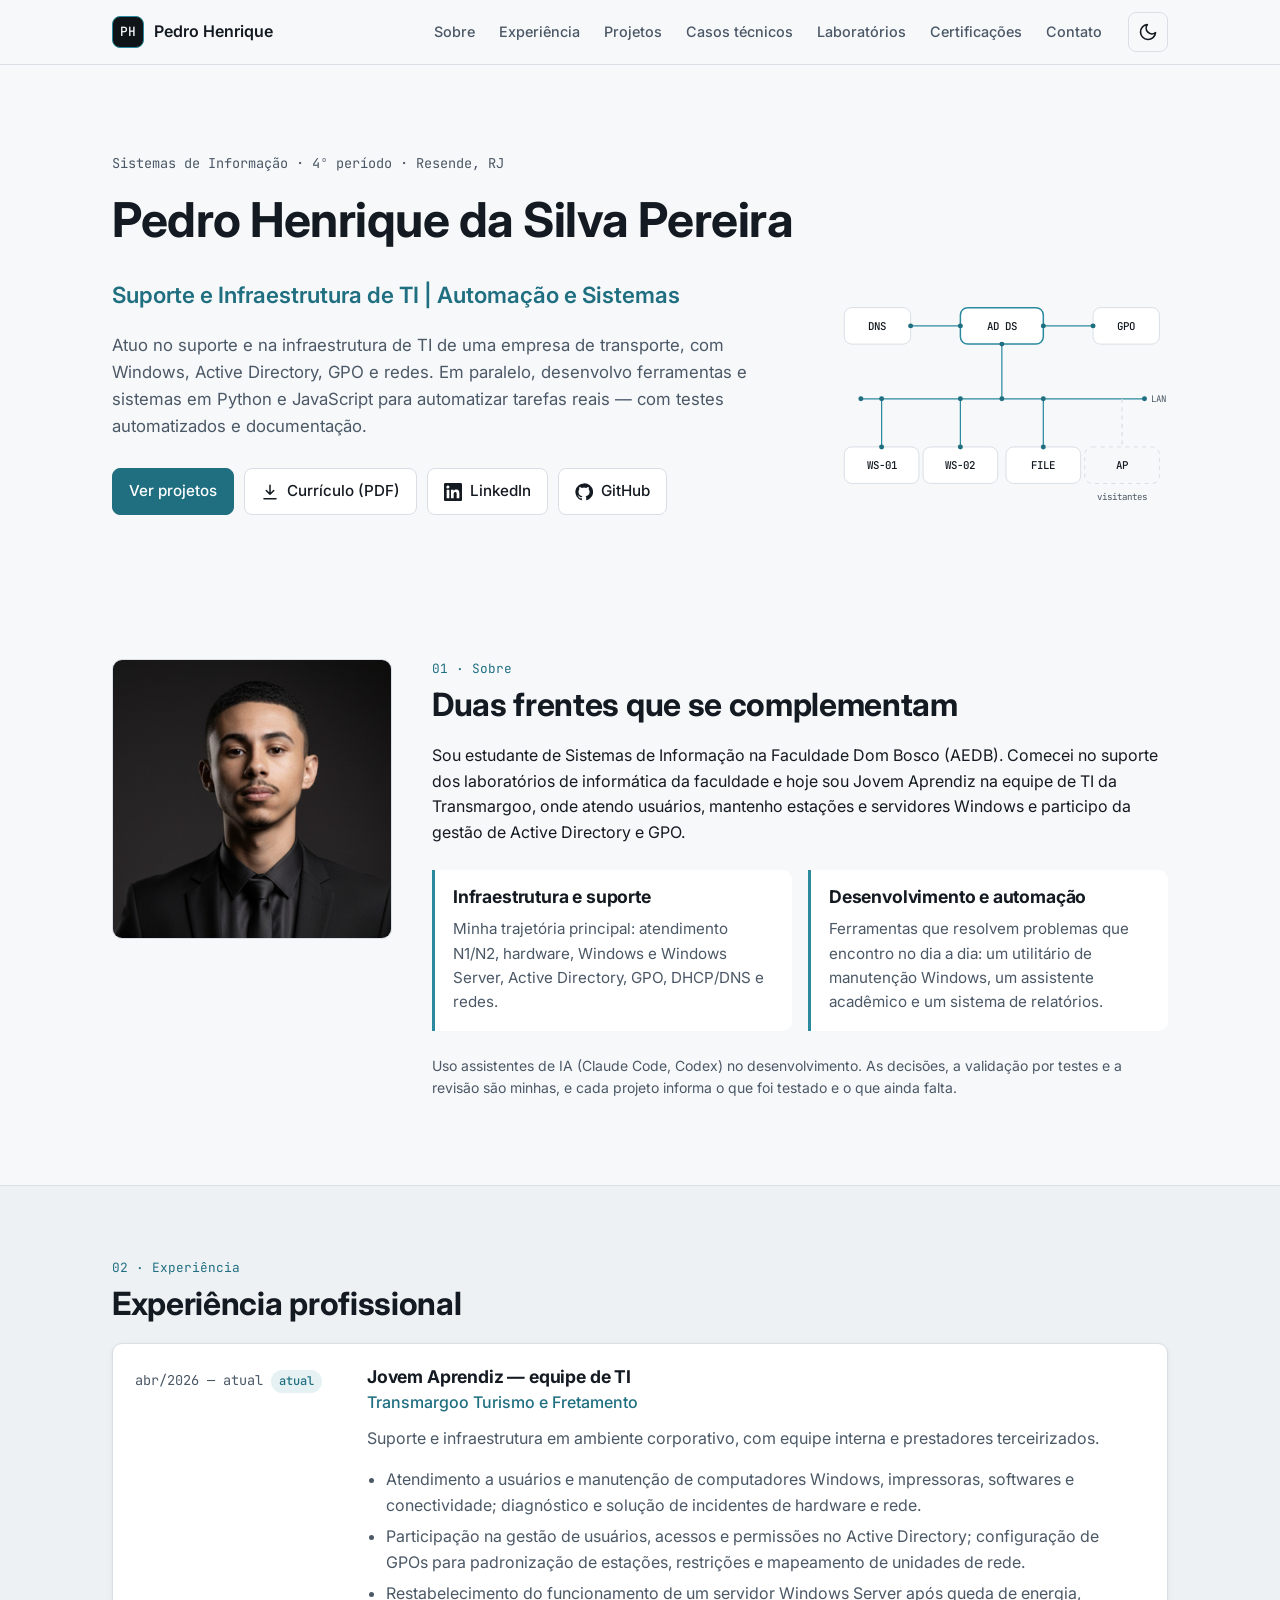
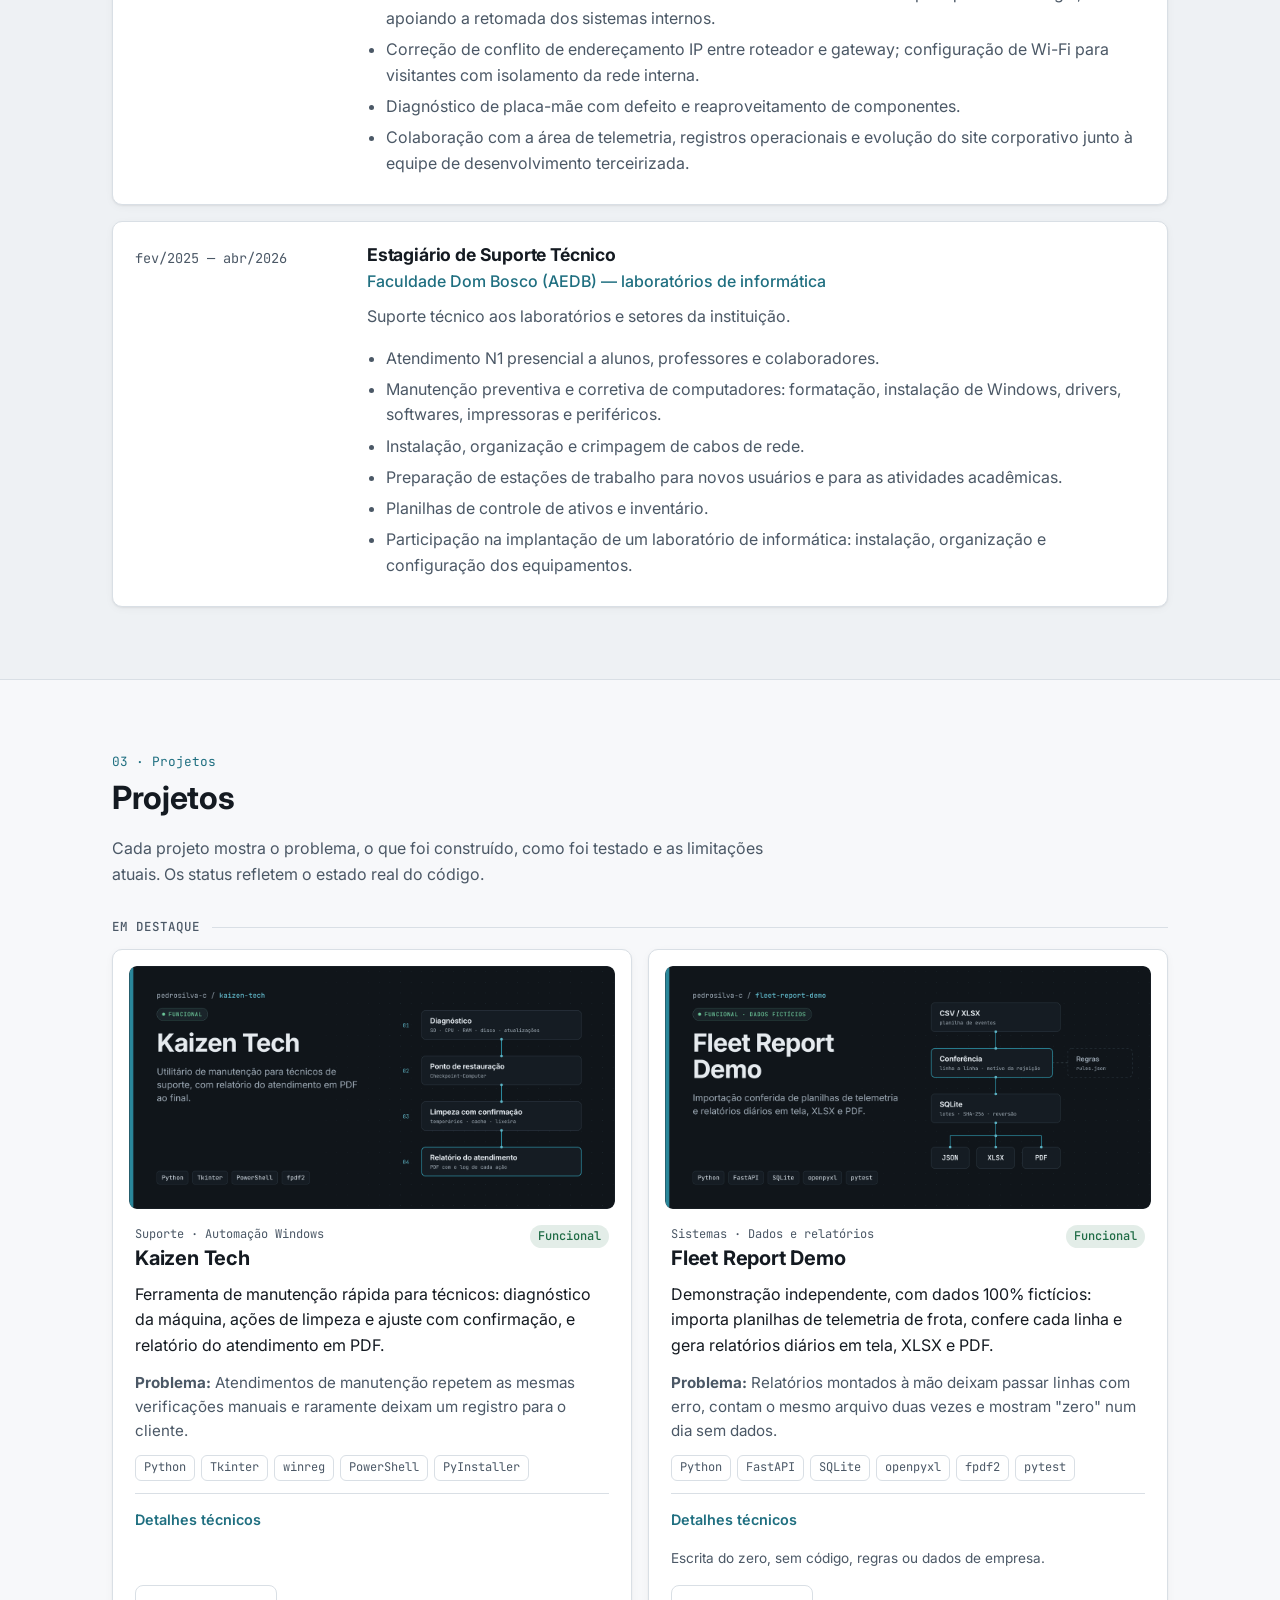
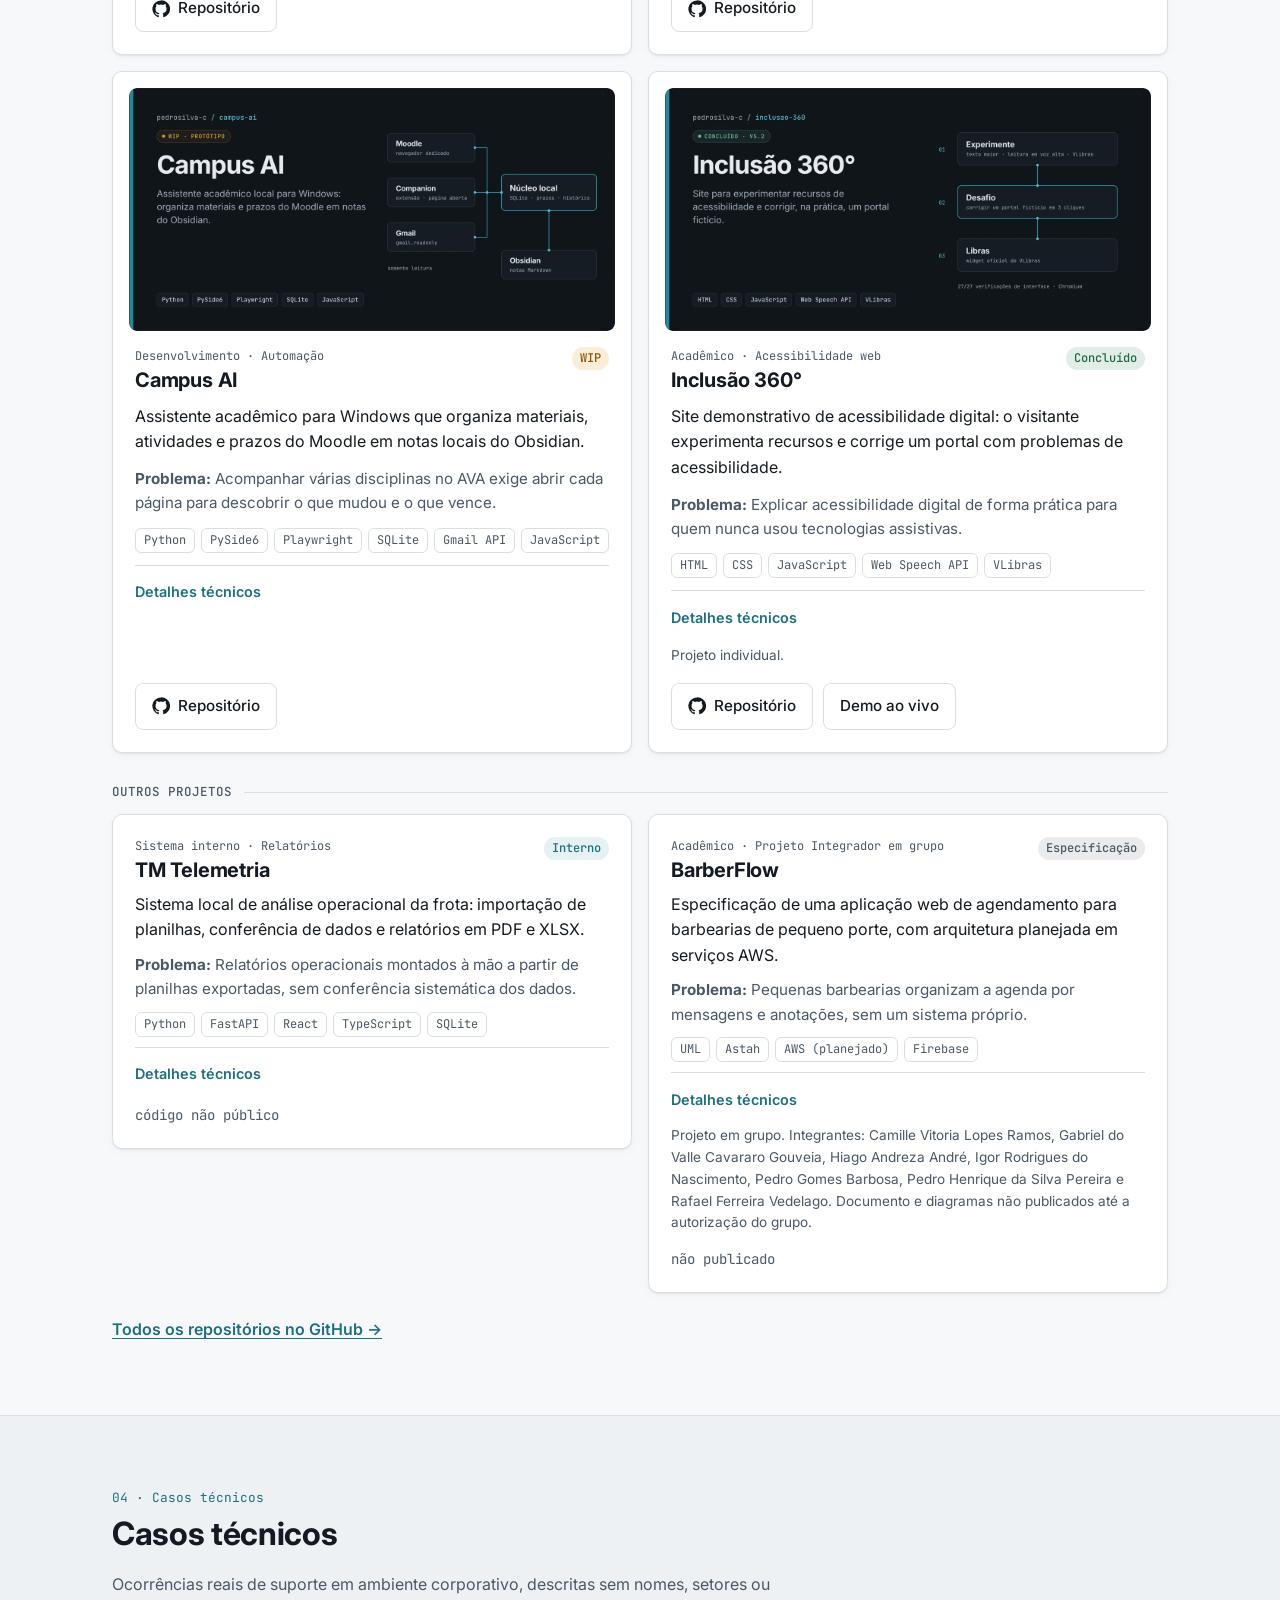
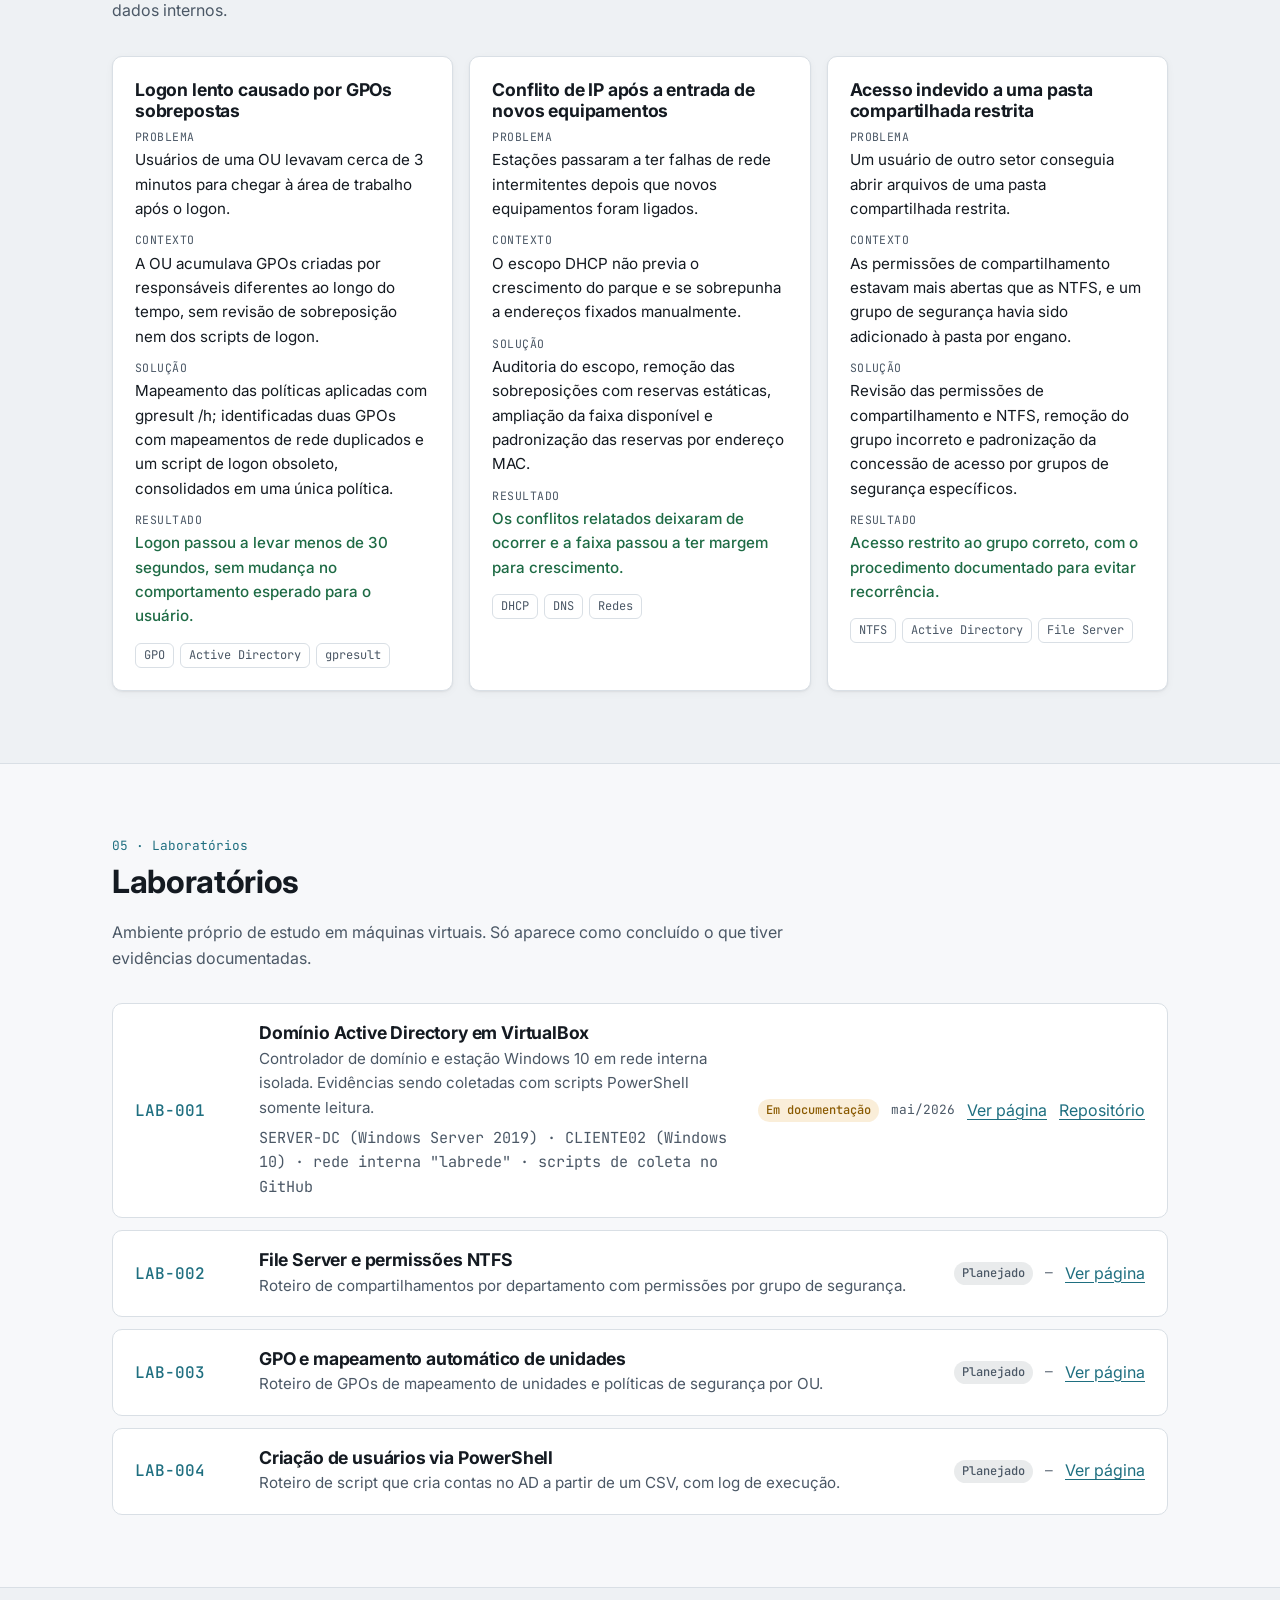
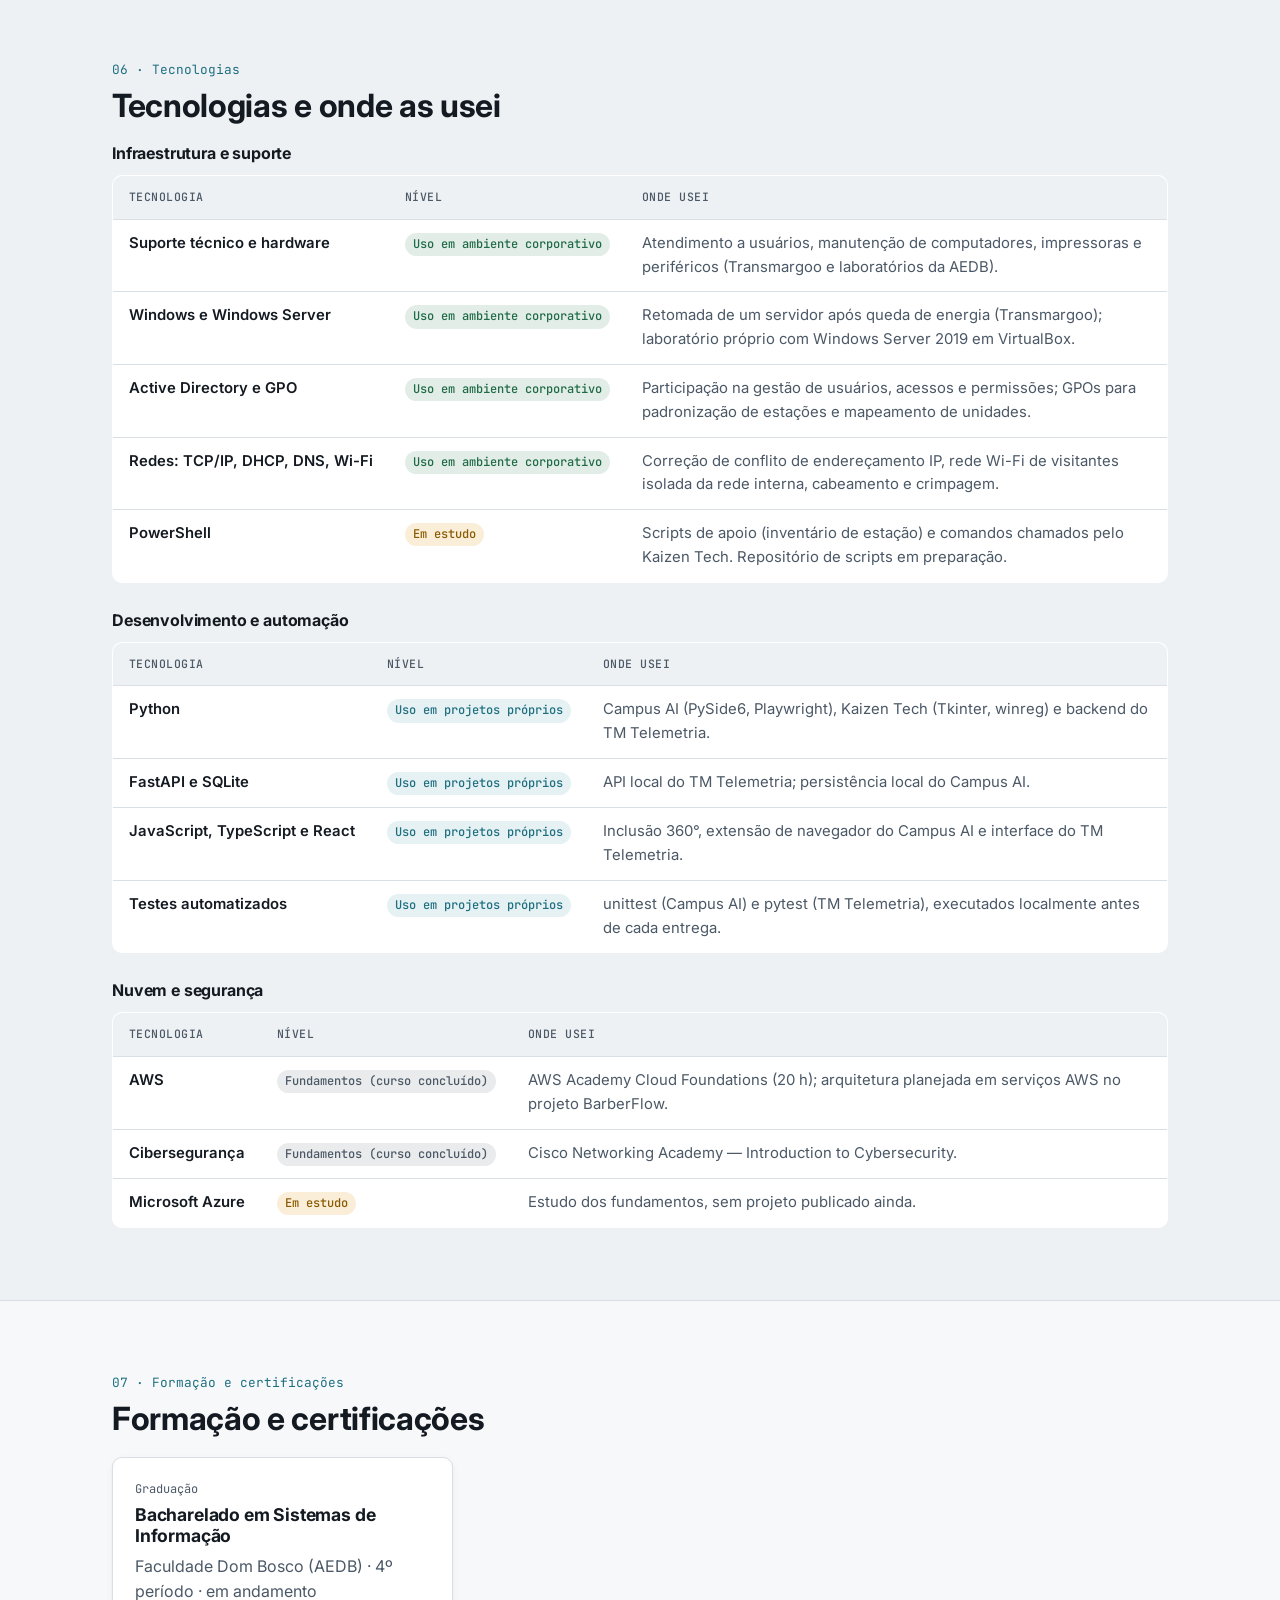
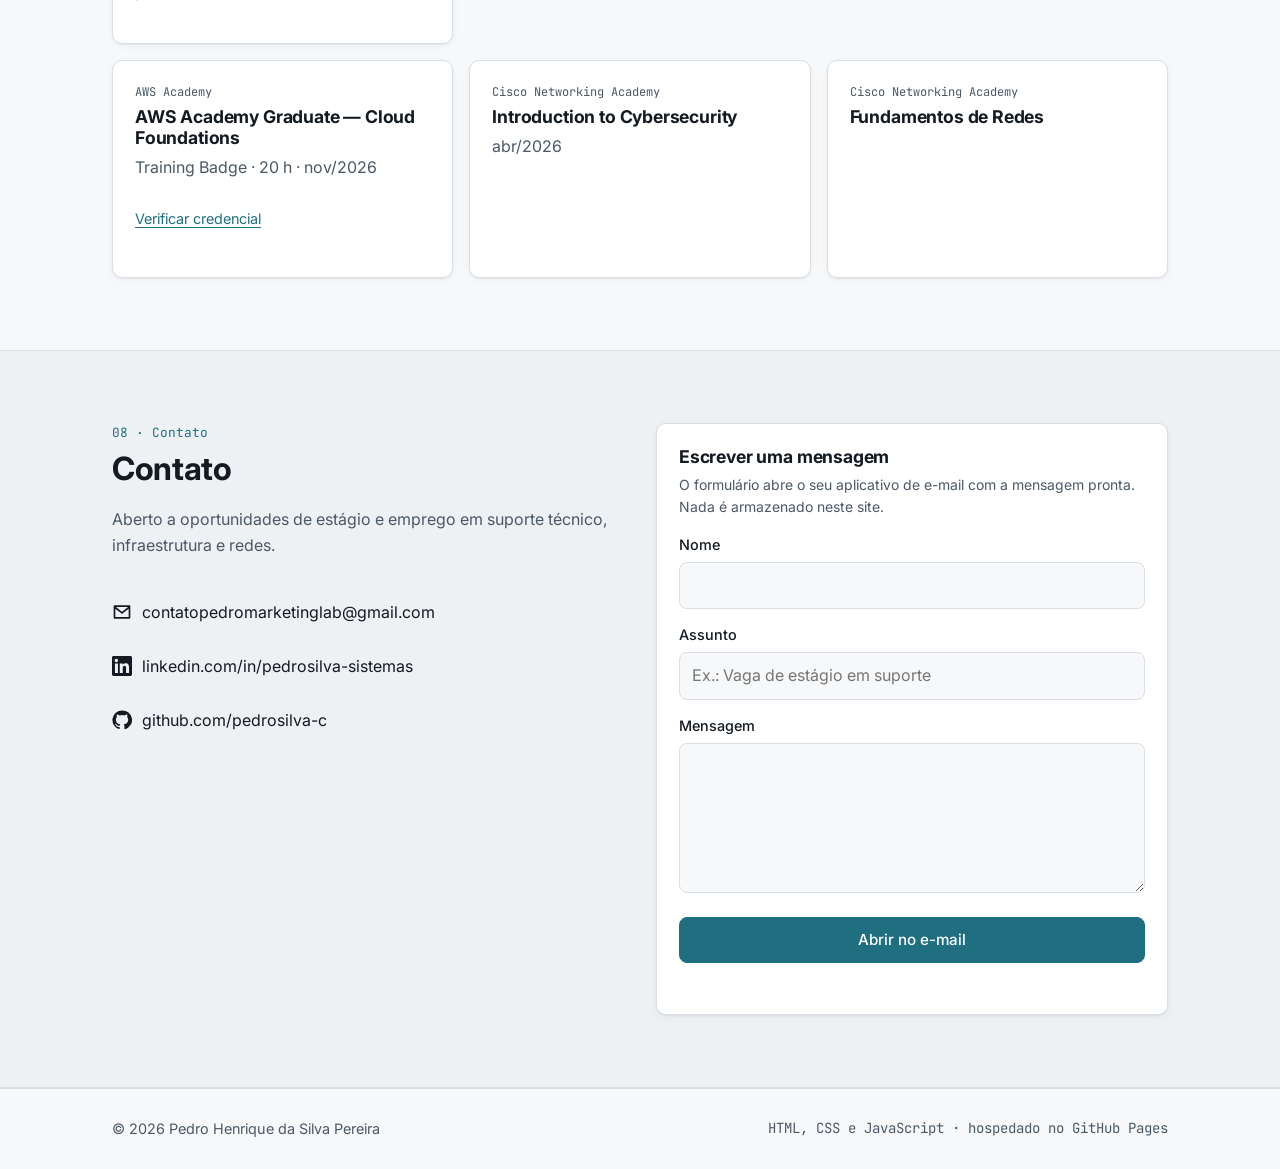
==== commit 8d0b04ae: "Destaca projetos com capas e alinha a identidade ao GitHub - Projetos em dois grupos: "Em destaque" " ====
--- a/index.html
+++ b/index.html
@@ -92,7 +92,7 @@
   <main id="main-content">
 
     <section id="inicio" class="hero">
-      <div class="container">
+      <div class="container hero-inner">
         <p class="mono kicker">Sistemas de Informação · 4º período · Resende, RJ</p>
         <h1>Pedro Henrique da Silva Pereira</h1>
         <p class="hero-headline">Suporte e Infraestrutura de TI <span aria-hidden="true">|</span> Automação e Sistemas</p>
@@ -107,6 +107,38 @@
           <a class="btn" href="https://www.linkedin.com/in/pedrosilva-sistemas/" target="_blank" rel="noopener"><svg width="18" height="18" aria-hidden="true"><use href="#i-linkedin"/></svg>LinkedIn</a>
           <a class="btn" href="https://github.com/pedrosilva-c" target="_blank" rel="noopener"><svg width="18" height="18" aria-hidden="true"><use href="#i-github"/></svg>GitHub</a>
         </div>
+        <svg class="hero-topology" viewBox="0 0 410 250" aria-hidden="true" focusable="false">
+          <line class="ht-e" x1="90" y1="30" x2="150" y2="30"/>
+          <line class="ht-e" x1="250" y1="30" x2="310" y2="30"/>
+          <line class="ht-e" x1="200" y1="52" x2="200" y2="118"/>
+          <line class="ht-e" x1="30" y1="118" x2="372" y2="118"/>
+          <line class="ht-e" x1="55" y1="118" x2="55" y2="176"/>
+          <line class="ht-e" x1="150" y1="118" x2="150" y2="176"/>
+          <line class="ht-e" x1="250" y1="118" x2="250" y2="176"/>
+          <line class="ht-e ht-d" x1="345" y1="118" x2="345" y2="176"/>
+          <rect class="ht-n" x="10" y="8" width="80" height="44" rx="9"/><text x="50" y="35">DNS</text>
+          <rect class="ht-n ht-p" x="150" y="8" width="100" height="44" rx="9"/><text x="200" y="35">AD DS</text>
+          <rect class="ht-n" x="310" y="8" width="80" height="44" rx="9"/><text x="350" y="35">GPO</text>
+          <rect class="ht-n" x="10" y="176" width="90" height="44" rx="9"/><text x="55" y="203">WS-01</text>
+          <rect class="ht-n" x="105" y="176" width="90" height="44" rx="9"/><text x="150" y="203">WS-02</text>
+          <rect class="ht-n" x="205" y="176" width="90" height="44" rx="9"/><text x="250" y="203">FILE</text>
+          <rect class="ht-n ht-d" x="300" y="176" width="90" height="44" rx="9"/><text x="345" y="203">AP</text>
+          <circle class="ht-dot" cx="90" cy="30" r="3"/>
+          <circle class="ht-dot" cx="150" cy="30" r="3"/>
+          <circle class="ht-dot" cx="250" cy="30" r="3"/>
+          <circle class="ht-dot" cx="310" cy="30" r="3"/>
+          <circle class="ht-dot" cx="200" cy="52" r="3"/>
+          <circle class="ht-dot" cx="200" cy="118" r="3"/>
+          <circle class="ht-dot" cx="30" cy="118" r="3"/>
+          <circle class="ht-dot" cx="372" cy="118" r="3"/>
+          <circle class="ht-dot" cx="55" cy="118" r="3"/>
+          <circle class="ht-dot" cx="55" cy="176" r="3"/>
+          <circle class="ht-dot" cx="150" cy="118" r="3"/>
+          <circle class="ht-dot" cx="150" cy="176" r="3"/>
+          <circle class="ht-dot" cx="250" cy="118" r="3"/>
+          <circle class="ht-dot" cx="250" cy="176" r="3"/>
+          <text class="ht-l ht-s" x="380" y="122">LAN</text><text class="ht-l" x="345" y="240">visitantes</text>
+        </svg>
       </div>
     </section>
 
@@ -152,7 +184,11 @@
         <p class="mono eyebrow">03 · Projetos</p>
         <h2>Projetos</h2>
         <p class="section-lead">Cada projeto mostra o problema, o que foi construído, como foi testado e as limitações atuais. Os status refletem o estado real do código.</p>
+        <h3 class="group-title">Em destaque</h3>
         <div class="project-grid" id="projects-container"></div>
+        <h3 class="group-title">Outros projetos</h3>
+        <div class="project-grid project-grid--compact" id="projects-others"></div>
+        <p class="section-more"><a href="https://github.com/pedrosilva-c?tab=repositories" target="_blank" rel="noopener">Todos os repositórios no GitHub <span aria-hidden="true">→</span></a></p>
       </div>
     </section>
 
--- a/css/style.css
+++ b/css/style.css
@@ -189,6 +189,20 @@
 .kicker { color: var(--text-muted); font-size: .85rem; margin-bottom: 1rem; }
 .hero-headline { font-size: clamp(1.1rem, 2.4vw, 1.4rem); font-weight: 600; color: var(--accent); margin-bottom: 1.2rem; }
 .hero-lead { max-width: 62ch; color: var(--text-muted); font-size: 1.05rem; margin-bottom: 1.8rem; }
+.hero-inner { position: relative; }
+.hero-topology { display: none; }
+@media (min-width: 1100px) {
+  .hero-topology { display: block; position: absolute; right: 24px; bottom: 6px; width: 340px; height: auto; }
+}
+.hero-topology .ht-e { stroke: var(--petrol); stroke-width: 1.5; }
+.hero-topology .ht-d { stroke: var(--border); stroke-dasharray: 5 5; }
+.hero-topology .ht-n { fill: var(--surface); stroke: var(--border); stroke-width: 1.2; }
+.hero-topology .ht-p { stroke: var(--petrol); stroke-width: 1.8; }
+.hero-topology rect.ht-d { fill: none; stroke-dasharray: 5 5; }
+.hero-topology .ht-dot { fill: var(--accent); }
+.hero-topology text { font-family: var(--font-mono); font-size: 13px; font-weight: 500; fill: var(--text); text-anchor: middle; }
+.hero-topology .ht-l { font-size: 11px; font-weight: 400; fill: var(--text-muted); }
+.hero-topology .ht-s { text-anchor: start; }
 
 /* Sobre */
 .about { display: grid; gap: 40px; align-items: start; }
@@ -235,8 +249,19 @@
 .project dt { font-family: var(--font-mono); font-size: .72rem; text-transform: uppercase; letter-spacing: .04em; color: var(--text-muted); }
 .project dd { margin: 2px 0 0; }
 .project dd ul { padding-left: 1.1em; }
-.project-foot { margin-top: auto; display: flex; flex-wrap: wrap; gap: 10px; align-items: center; justify-content: space-between; }
+.project-foot { margin-top: auto; display: flex; flex-wrap: wrap; gap: 10px; align-items: center; padding-top: 4px; }
 .project-note { font-size: .85rem; color: var(--text-muted); }
+.project-cover { display: block; margin: -6px -6px 4px; border-radius: calc(var(--radius) - 2px); overflow: hidden; }
+.project-cover img { display: block; width: 100%; height: auto; aspect-ratio: 2 / 1; transition: transform .25s ease; }
+.project--featured:hover .project-cover img { transform: scale(1.015); }
+@media (prefers-reduced-motion: reduce) { .project-cover img { transition: none; } }
+.project-grid--compact { align-items: start; }
+.project-grid--compact .project { gap: 10px; }
+.group-title { font-family: var(--font-mono); font-size: .78rem; font-weight: 500; text-transform: uppercase; letter-spacing: .08em; color: var(--text-muted); margin: 32px 0 14px; display: flex; align-items: center; gap: 12px; }
+.group-title::after { content: ""; flex: 1; height: 1px; background: var(--border); }
+.section-lead + .group-title { margin-top: 8px; }
+.section-more { margin: 24px 0 0; }
+.section-more a { font-weight: 600; color: var(--accent); }
 
 /* Casos técnicos */
 .case dl { margin: 0; display: grid; gap: 10px; }
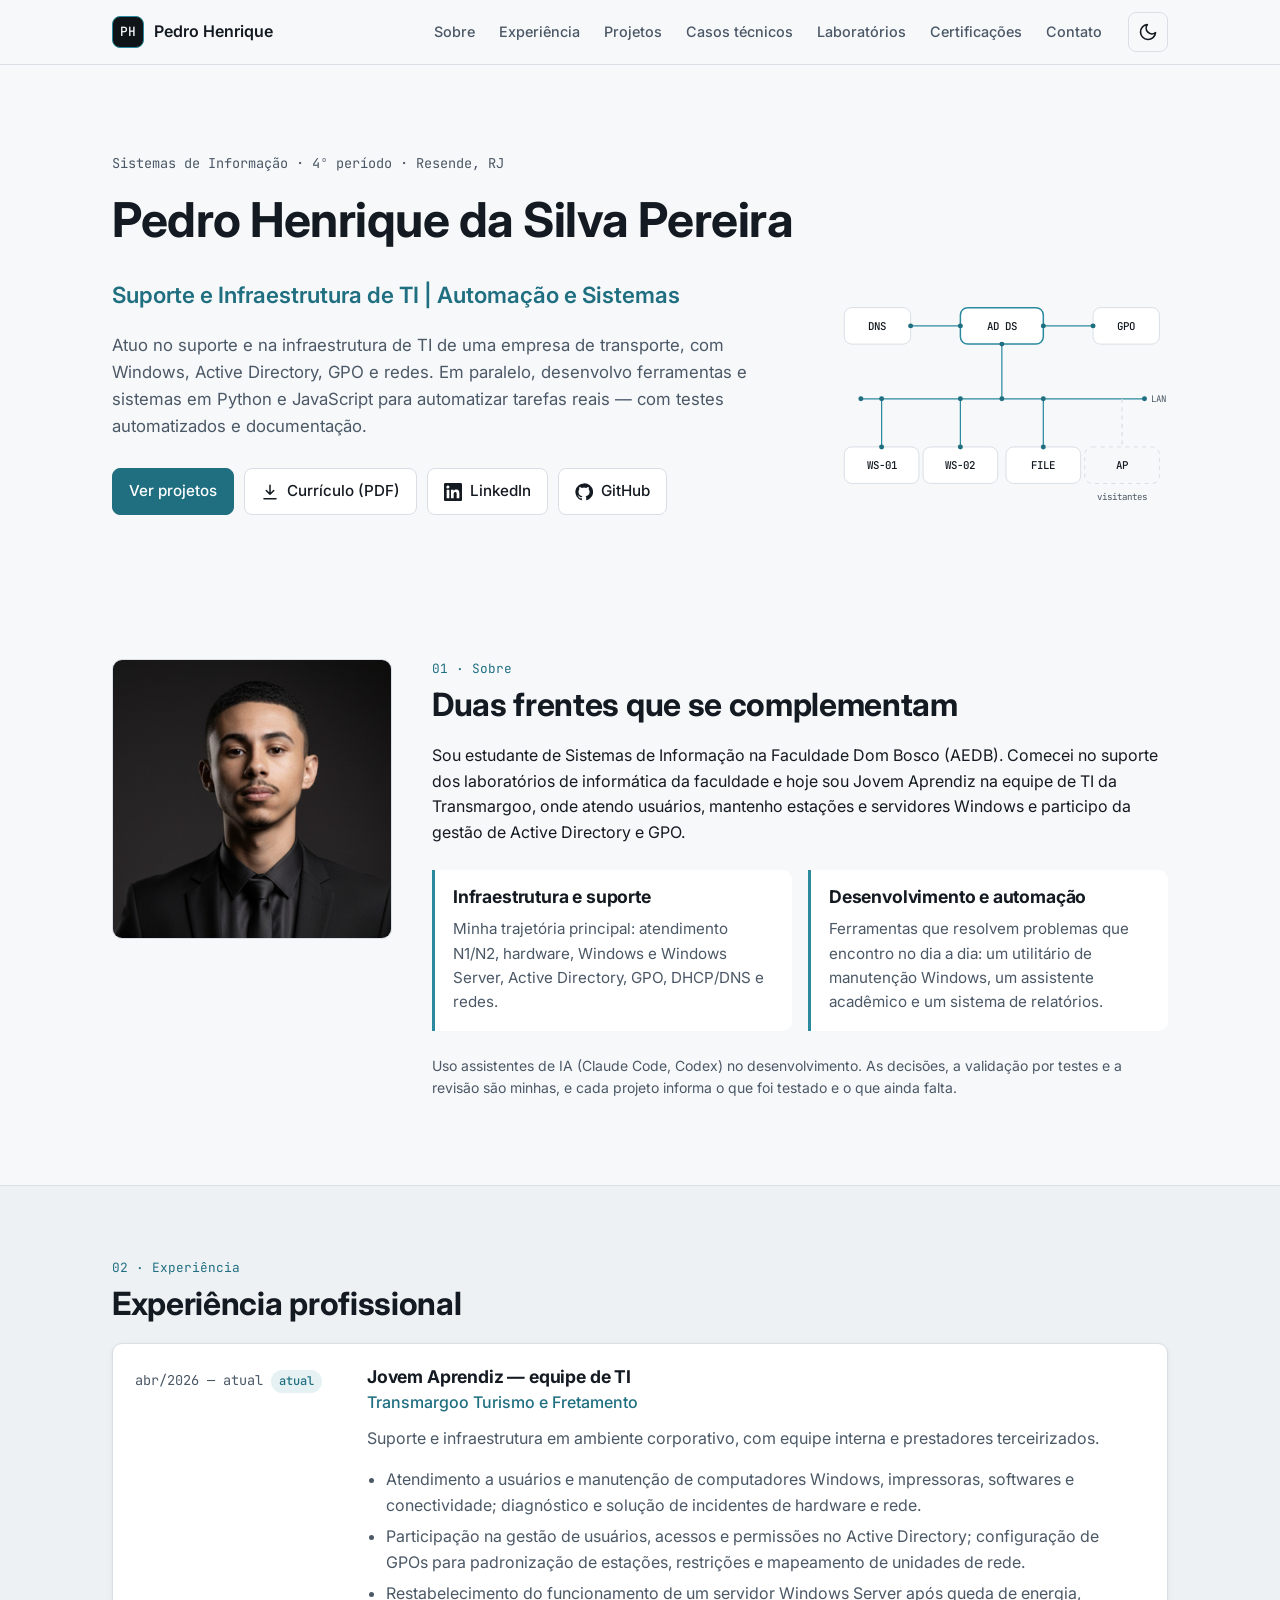
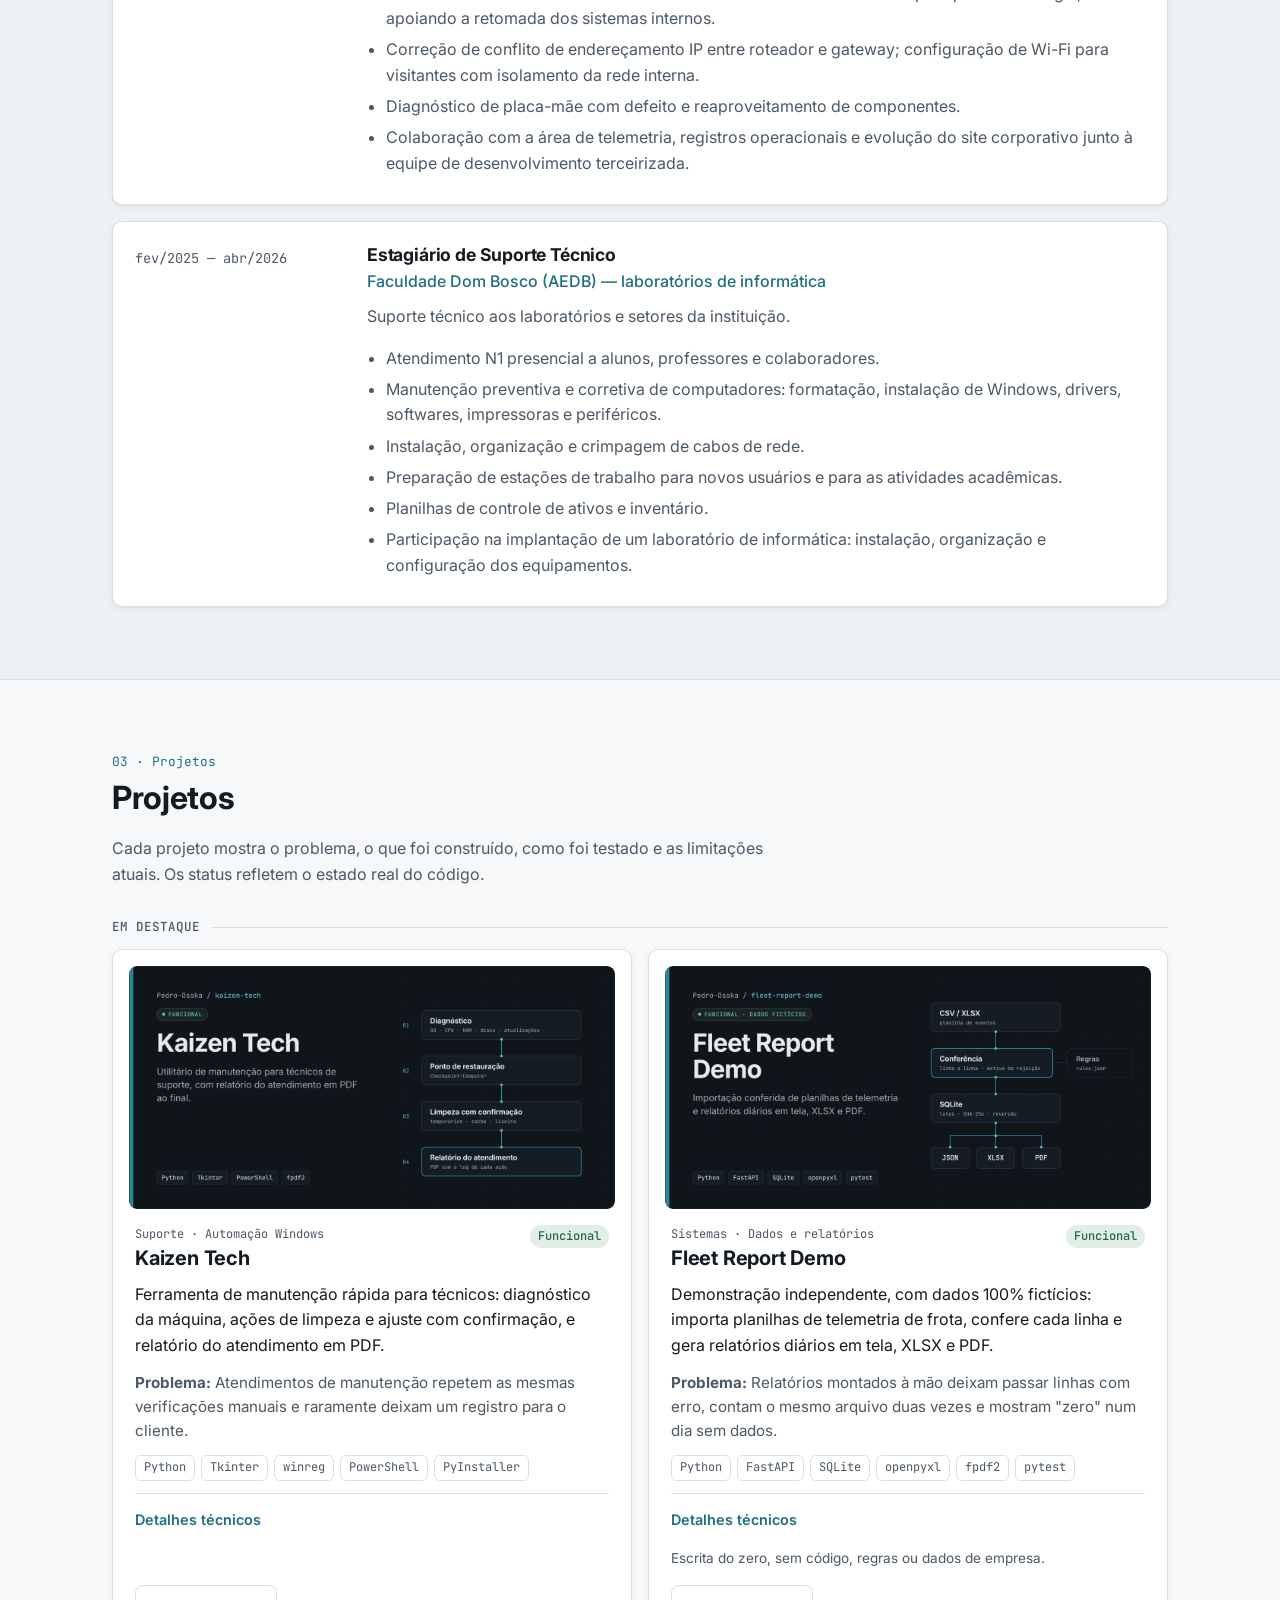
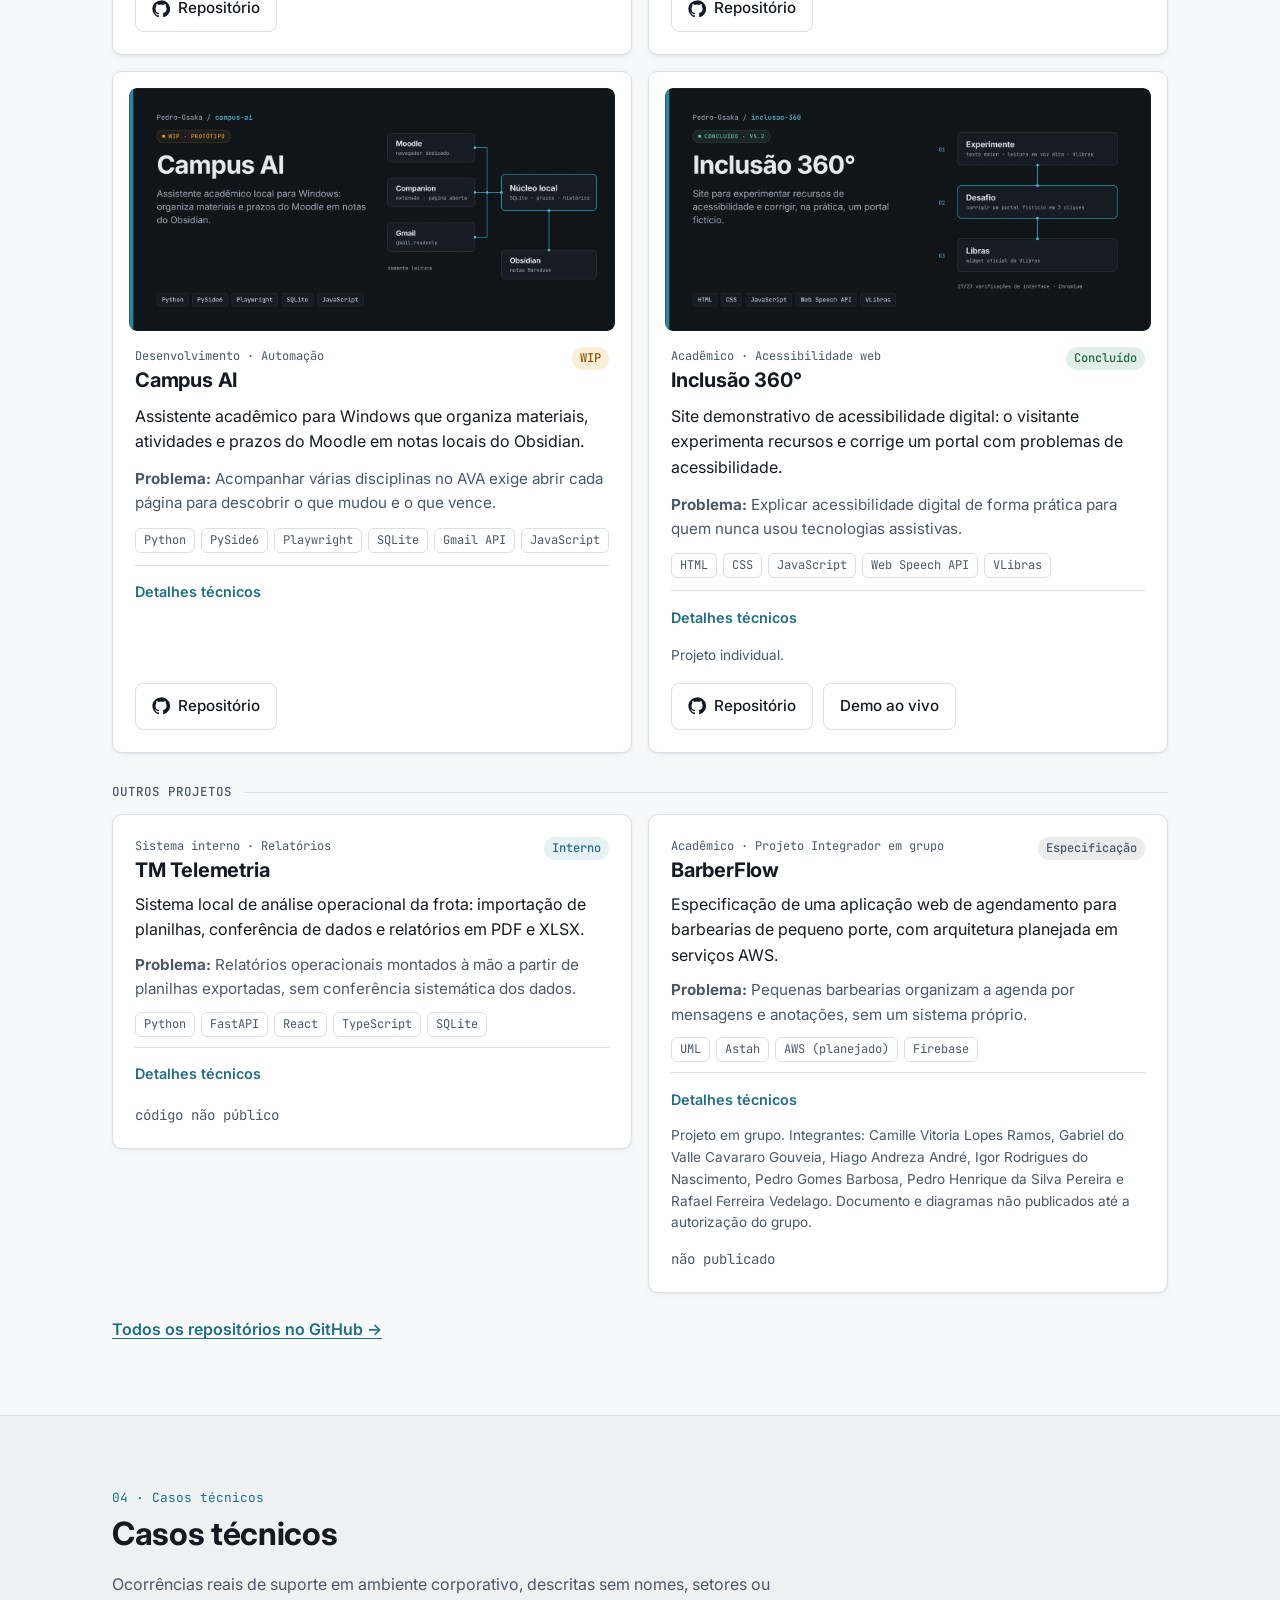
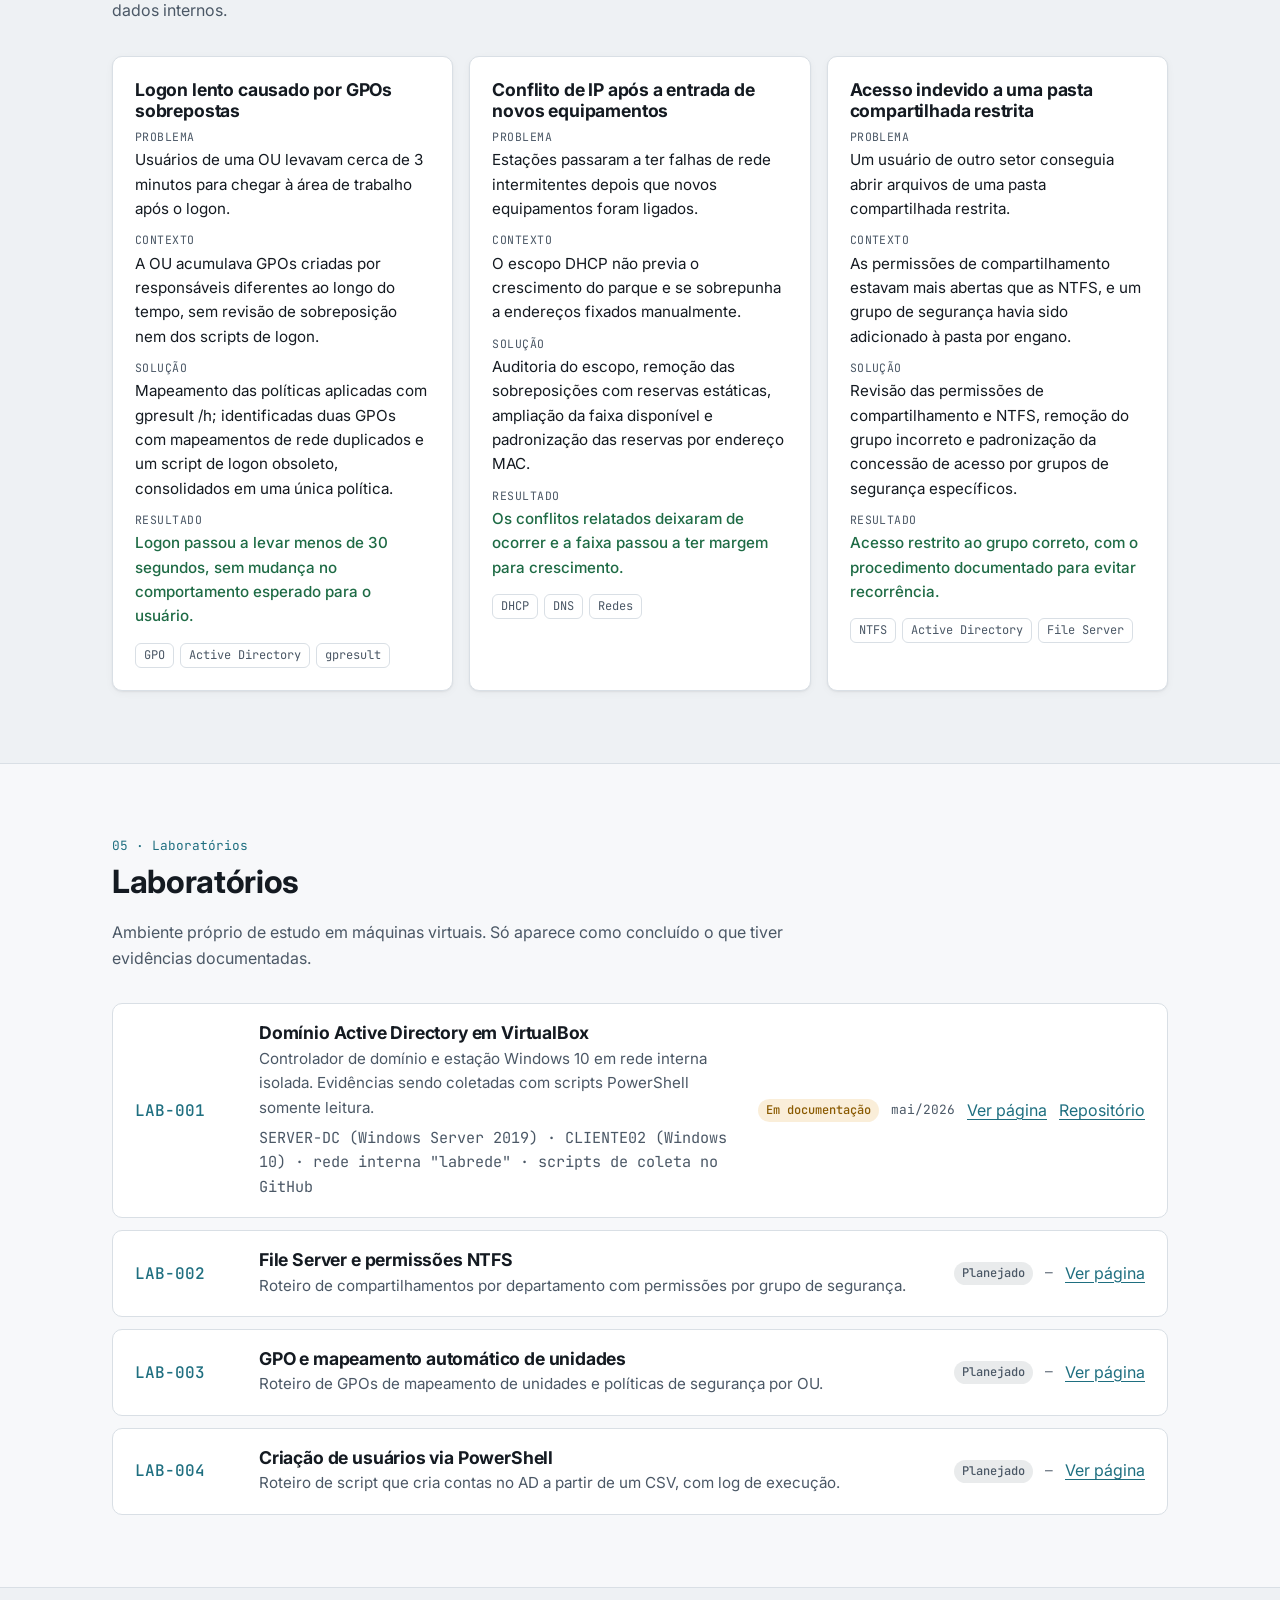
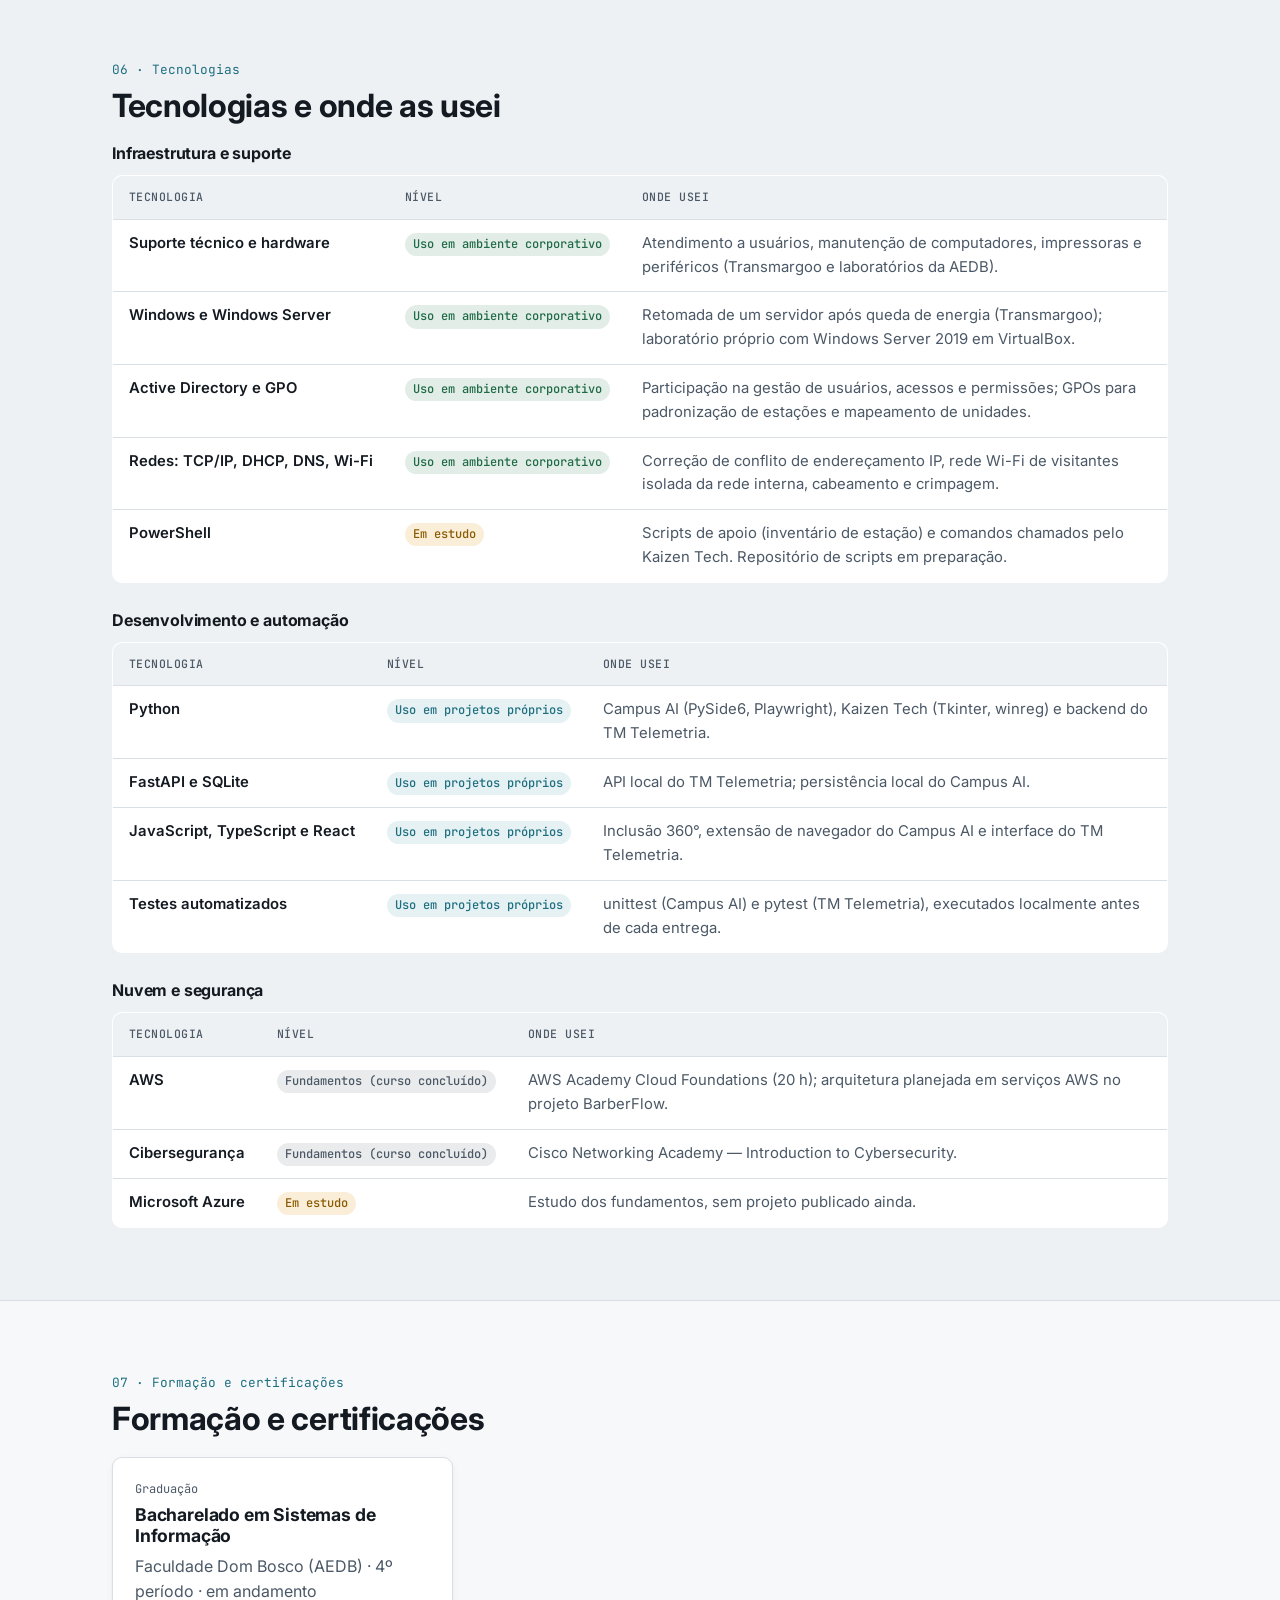
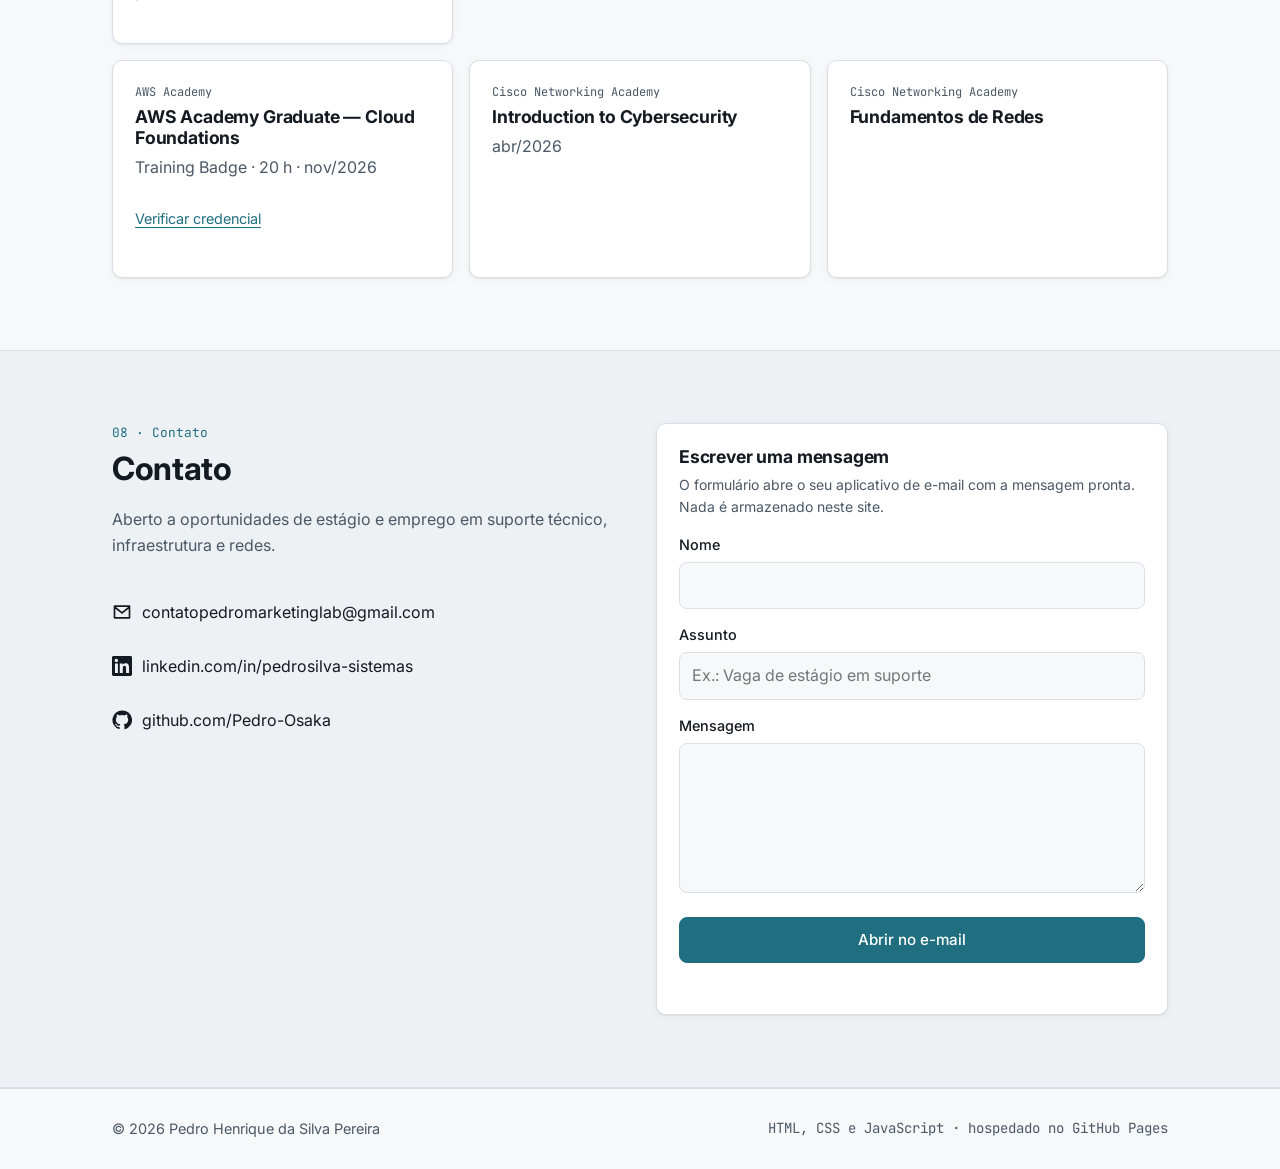
==== commit 21b10035: "Migra o portfólio para pedro-osaka.github.io Canonical, Open Graph, Schema.org, sitemap, robots.txt," ====
--- a/index.html
+++ b/index.html
@@ -6,14 +6,14 @@
   <title>Pedro Henrique da Silva Pereira | Suporte e Infraestrutura de TI</title>
   <meta name="description" content="Portfólio de Pedro Henrique da Silva Pereira: suporte e infraestrutura de TI (Windows, Active Directory, GPO, redes) e projetos de automação e sistemas em Python e JavaScript.">
   <meta name="author" content="Pedro Henrique da Silva Pereira">
-  <link rel="canonical" href="https://pedrosilva-c.github.io/portfolio/">
+  <link rel="canonical" href="https://pedro-osaka.github.io/portfolio/">
 
   <meta property="og:type" content="profile">
   <meta property="og:site_name" content="Pedro Henrique da Silva Pereira">
   <meta property="og:title" content="Pedro Henrique da Silva Pereira | Suporte e Infraestrutura de TI">
   <meta property="og:description" content="Suporte e Infraestrutura de TI | Automação e Sistemas. Experiência, projetos, casos técnicos e certificações.">
-  <meta property="og:url" content="https://pedrosilva-c.github.io/portfolio/">
-  <meta property="og:image" content="https://pedrosilva-c.github.io/portfolio/assets/images/og-cover.png">
+  <meta property="og:url" content="https://pedro-osaka.github.io/portfolio/">
+  <meta property="og:image" content="https://pedro-osaka.github.io/portfolio/assets/images/og-cover.png">
   <meta property="og:image:width" content="1200">
   <meta property="og:image:height" content="630">
   <meta property="og:image:alt" content="Pedro Henrique da Silva Pereira — Suporte e Infraestrutura de TI | Automação e Sistemas">
@@ -21,7 +21,7 @@
   <meta name="twitter:card" content="summary_large_image">
   <meta name="twitter:title" content="Pedro Henrique da Silva Pereira | Suporte e Infraestrutura de TI">
   <meta name="twitter:description" content="Suporte e Infraestrutura de TI | Automação e Sistemas.">
-  <meta name="twitter:image" content="https://pedrosilva-c.github.io/portfolio/assets/images/og-cover.png">
+  <meta name="twitter:image" content="https://pedro-osaka.github.io/portfolio/assets/images/og-cover.png">
 
   <link rel="icon" type="image/svg+xml" href="assets/images/favicon.svg">
   <meta name="theme-color" content="#0F1419">
@@ -33,13 +33,13 @@
     "name": "Pedro Henrique da Silva Pereira",
     "jobTitle": "Jovem Aprendiz de TI",
     "description": "Estudante de Sistemas de Informação com experiência em suporte técnico, Windows Server, Active Directory, GPO e redes, e projetos de automação em Python e JavaScript.",
-    "url": "https://pedrosilva-c.github.io/portfolio/",
+    "url": "https://pedro-osaka.github.io/portfolio/",
     "email": "mailto:contatopedromarketinglab@gmail.com",
     "alumniOf": { "@type": "CollegeOrUniversity", "name": "Faculdade Dom Bosco (AEDB)" },
     "knowsAbout": ["Suporte técnico", "Windows Server", "Active Directory", "Group Policy", "Redes TCP/IP", "Python", "JavaScript", "AWS"],
     "sameAs": [
       "https://www.linkedin.com/in/pedrosilva-sistemas/",
-      "https://github.com/pedrosilva-c"
+      "https://github.com/Pedro-Osaka"
     ]
   }
   </script>
@@ -105,7 +105,7 @@
           <a class="btn btn-primary" href="#projetos">Ver projetos</a>
           <a class="btn" href="assets/curriculo-pedro-henrique.pdf" download><svg width="18" height="18" aria-hidden="true"><use href="#i-download"/></svg>Currículo (PDF)</a>
           <a class="btn" href="https://www.linkedin.com/in/pedrosilva-sistemas/" target="_blank" rel="noopener"><svg width="18" height="18" aria-hidden="true"><use href="#i-linkedin"/></svg>LinkedIn</a>
-          <a class="btn" href="https://github.com/pedrosilva-c" target="_blank" rel="noopener"><svg width="18" height="18" aria-hidden="true"><use href="#i-github"/></svg>GitHub</a>
+          <a class="btn" href="https://github.com/Pedro-Osaka" target="_blank" rel="noopener"><svg width="18" height="18" aria-hidden="true"><use href="#i-github"/></svg>GitHub</a>
         </div>
         <svg class="hero-topology" viewBox="0 0 410 250" aria-hidden="true" focusable="false">
           <line class="ht-e" x1="90" y1="30" x2="150" y2="30"/>
@@ -188,7 +188,7 @@
         <div class="project-grid" id="projects-container"></div>
         <h3 class="group-title">Outros projetos</h3>
         <div class="project-grid project-grid--compact" id="projects-others"></div>
-        <p class="section-more"><a href="https://github.com/pedrosilva-c?tab=repositories" target="_blank" rel="noopener">Todos os repositórios no GitHub <span aria-hidden="true">→</span></a></p>
+        <p class="section-more"><a href="https://github.com/Pedro-Osaka?tab=repositories" target="_blank" rel="noopener">Todos os repositórios no GitHub <span aria-hidden="true">→</span></a></p>
       </div>
     </section>
 
@@ -242,7 +242,7 @@
           <ul class="contact-list">
             <li><a href="mailto:contatopedromarketinglab@gmail.com"><svg width="20" height="20" aria-hidden="true"><use href="#i-mail"/></svg>contatopedromarketinglab@gmail.com</a></li>
             <li><a href="https://www.linkedin.com/in/pedrosilva-sistemas/" target="_blank" rel="noopener"><svg width="20" height="20" aria-hidden="true"><use href="#i-linkedin"/></svg>linkedin.com/in/pedrosilva-sistemas</a></li>
-            <li><a href="https://github.com/pedrosilva-c" target="_blank" rel="noopener"><svg width="20" height="20" aria-hidden="true"><use href="#i-github"/></svg>github.com/pedrosilva-c</a></li>
+            <li><a href="https://github.com/Pedro-Osaka" target="_blank" rel="noopener"><svg width="20" height="20" aria-hidden="true"><use href="#i-github"/></svg>github.com/Pedro-Osaka</a></li>
           </ul>
         </div>
         <form class="card contact-form" id="contact-form" novalidate>
